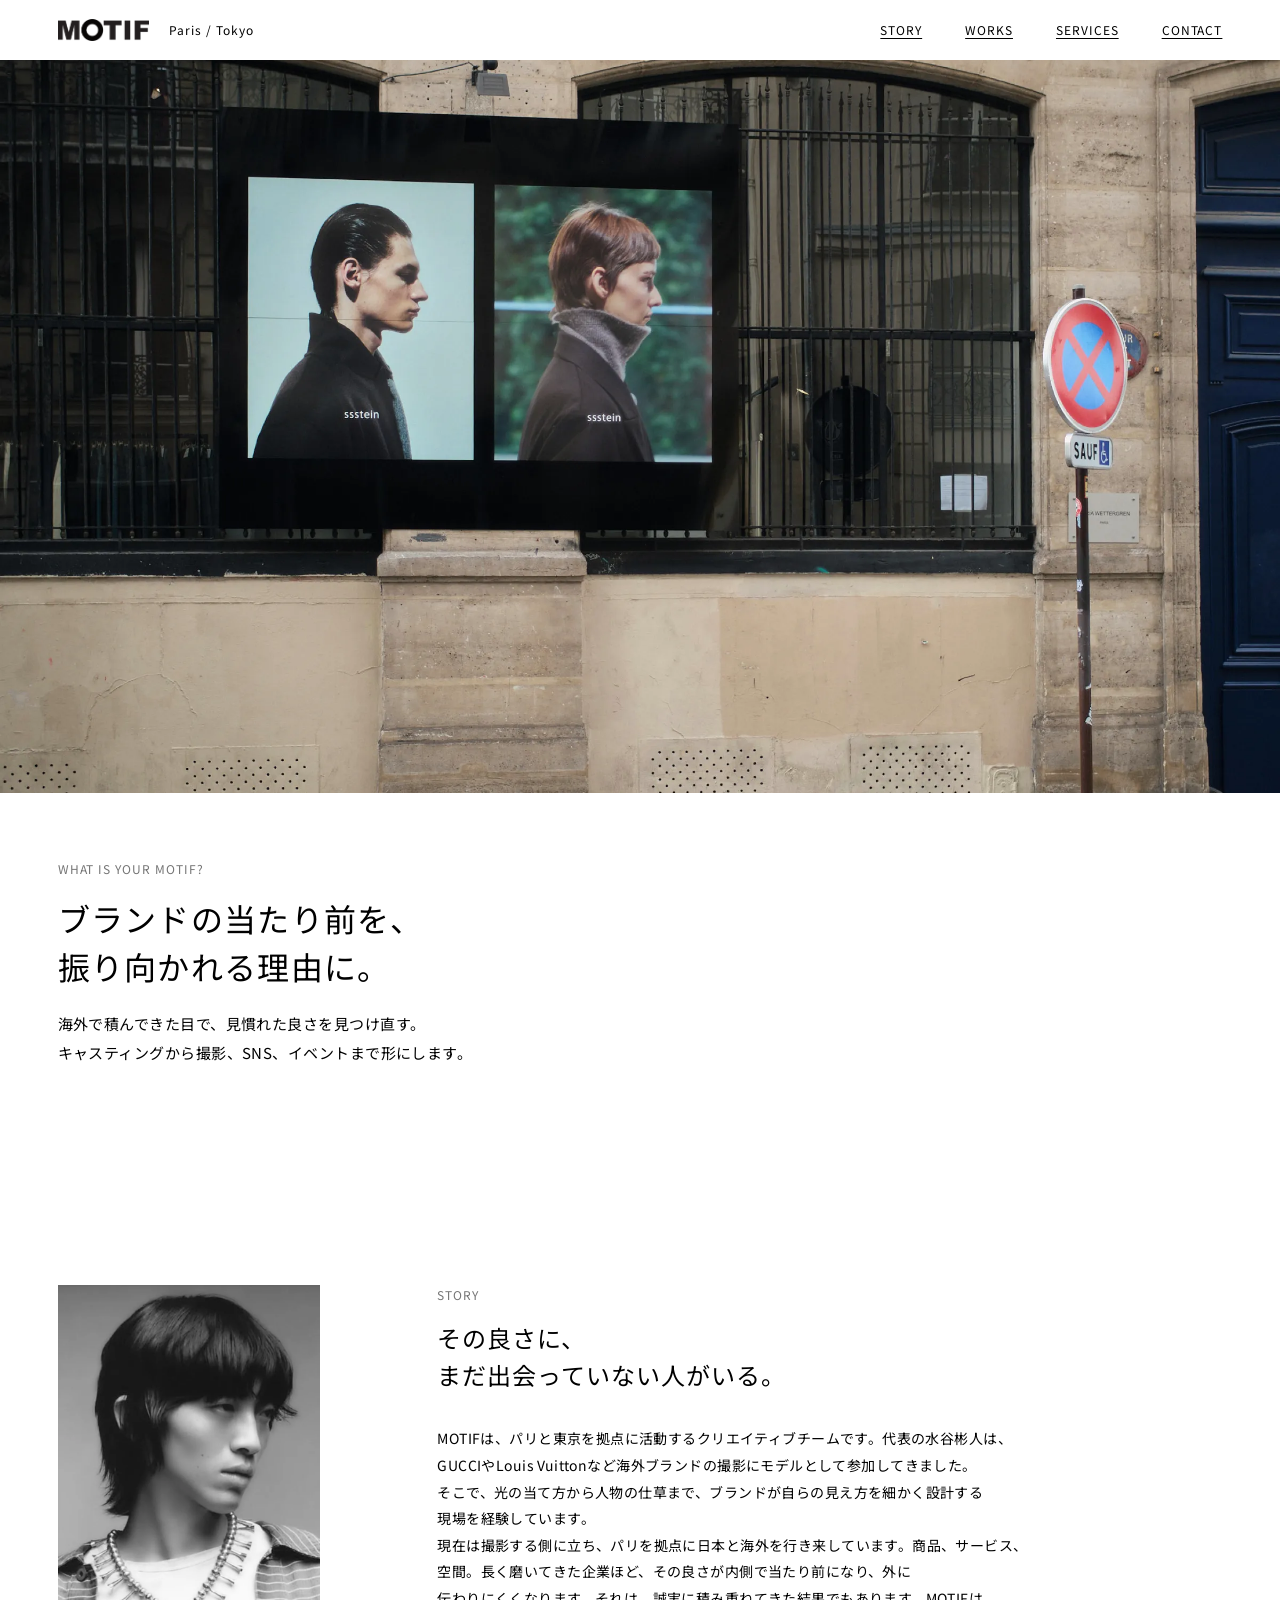
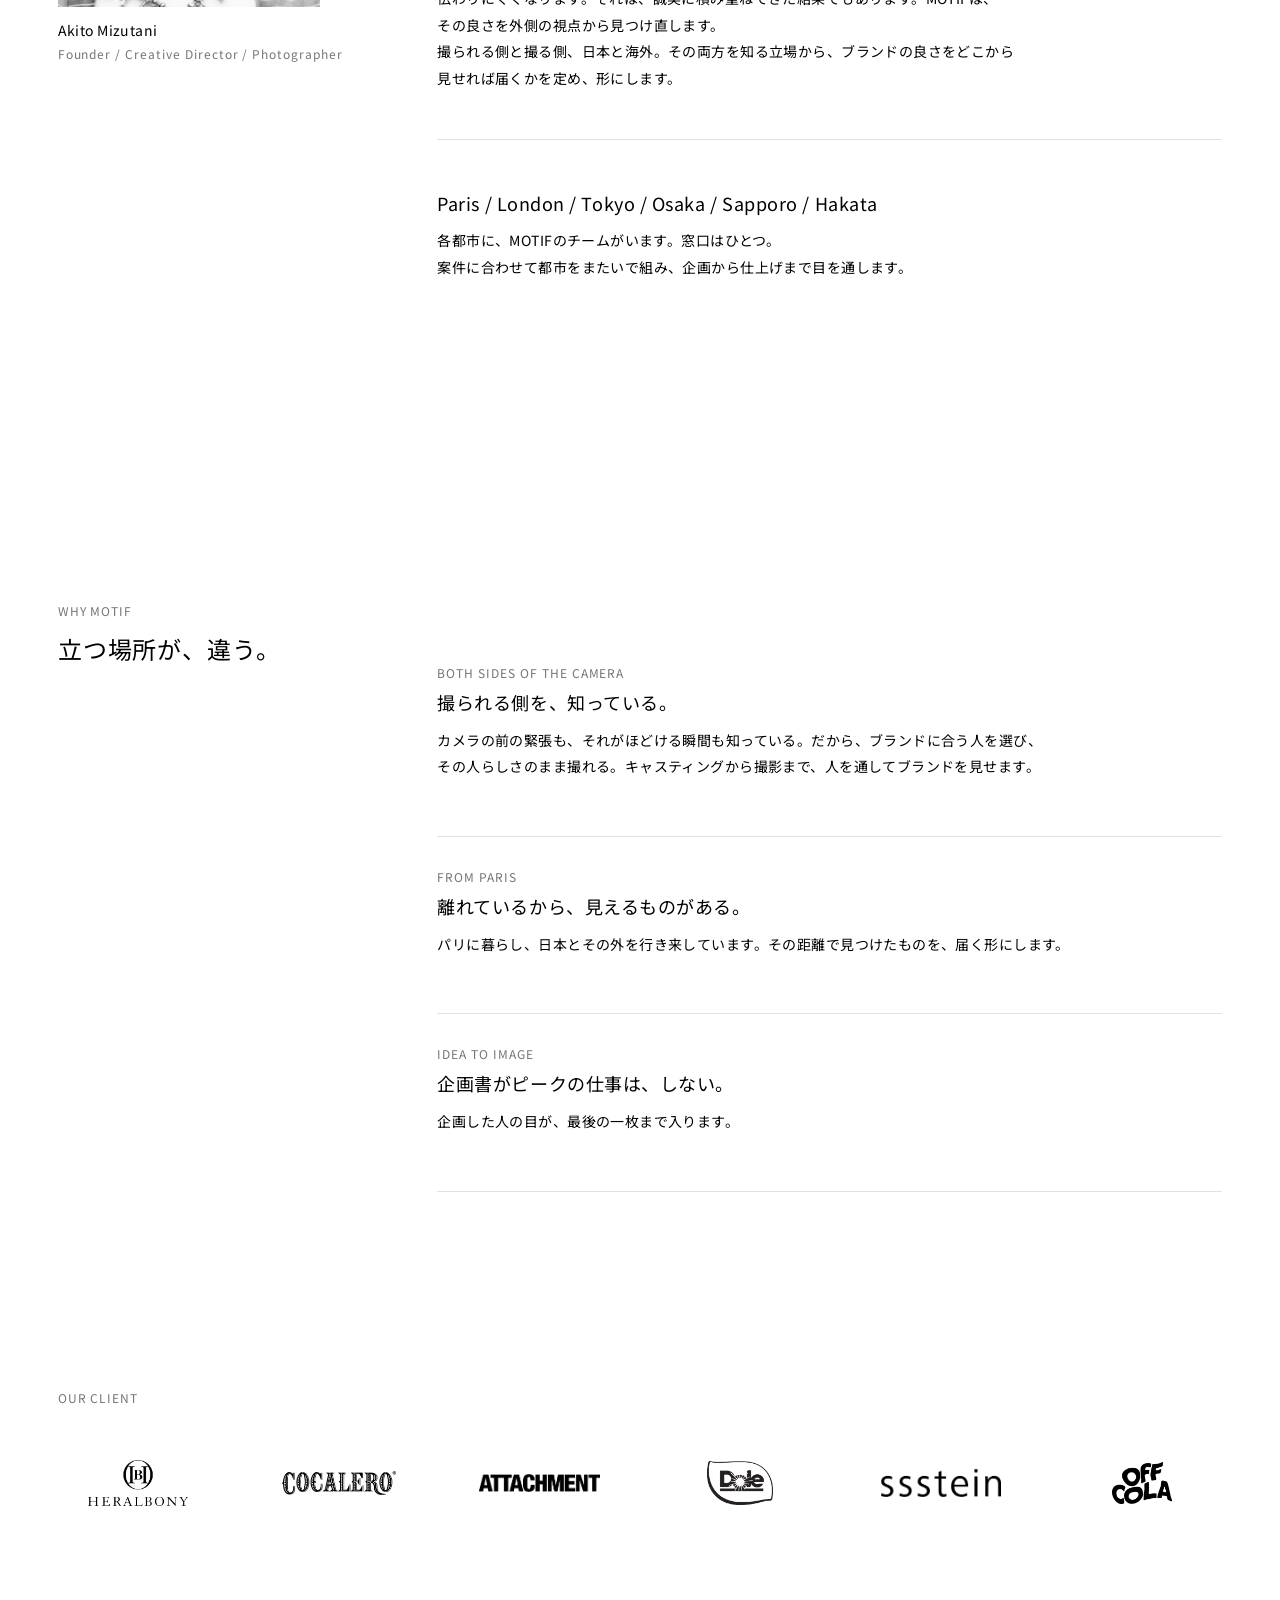
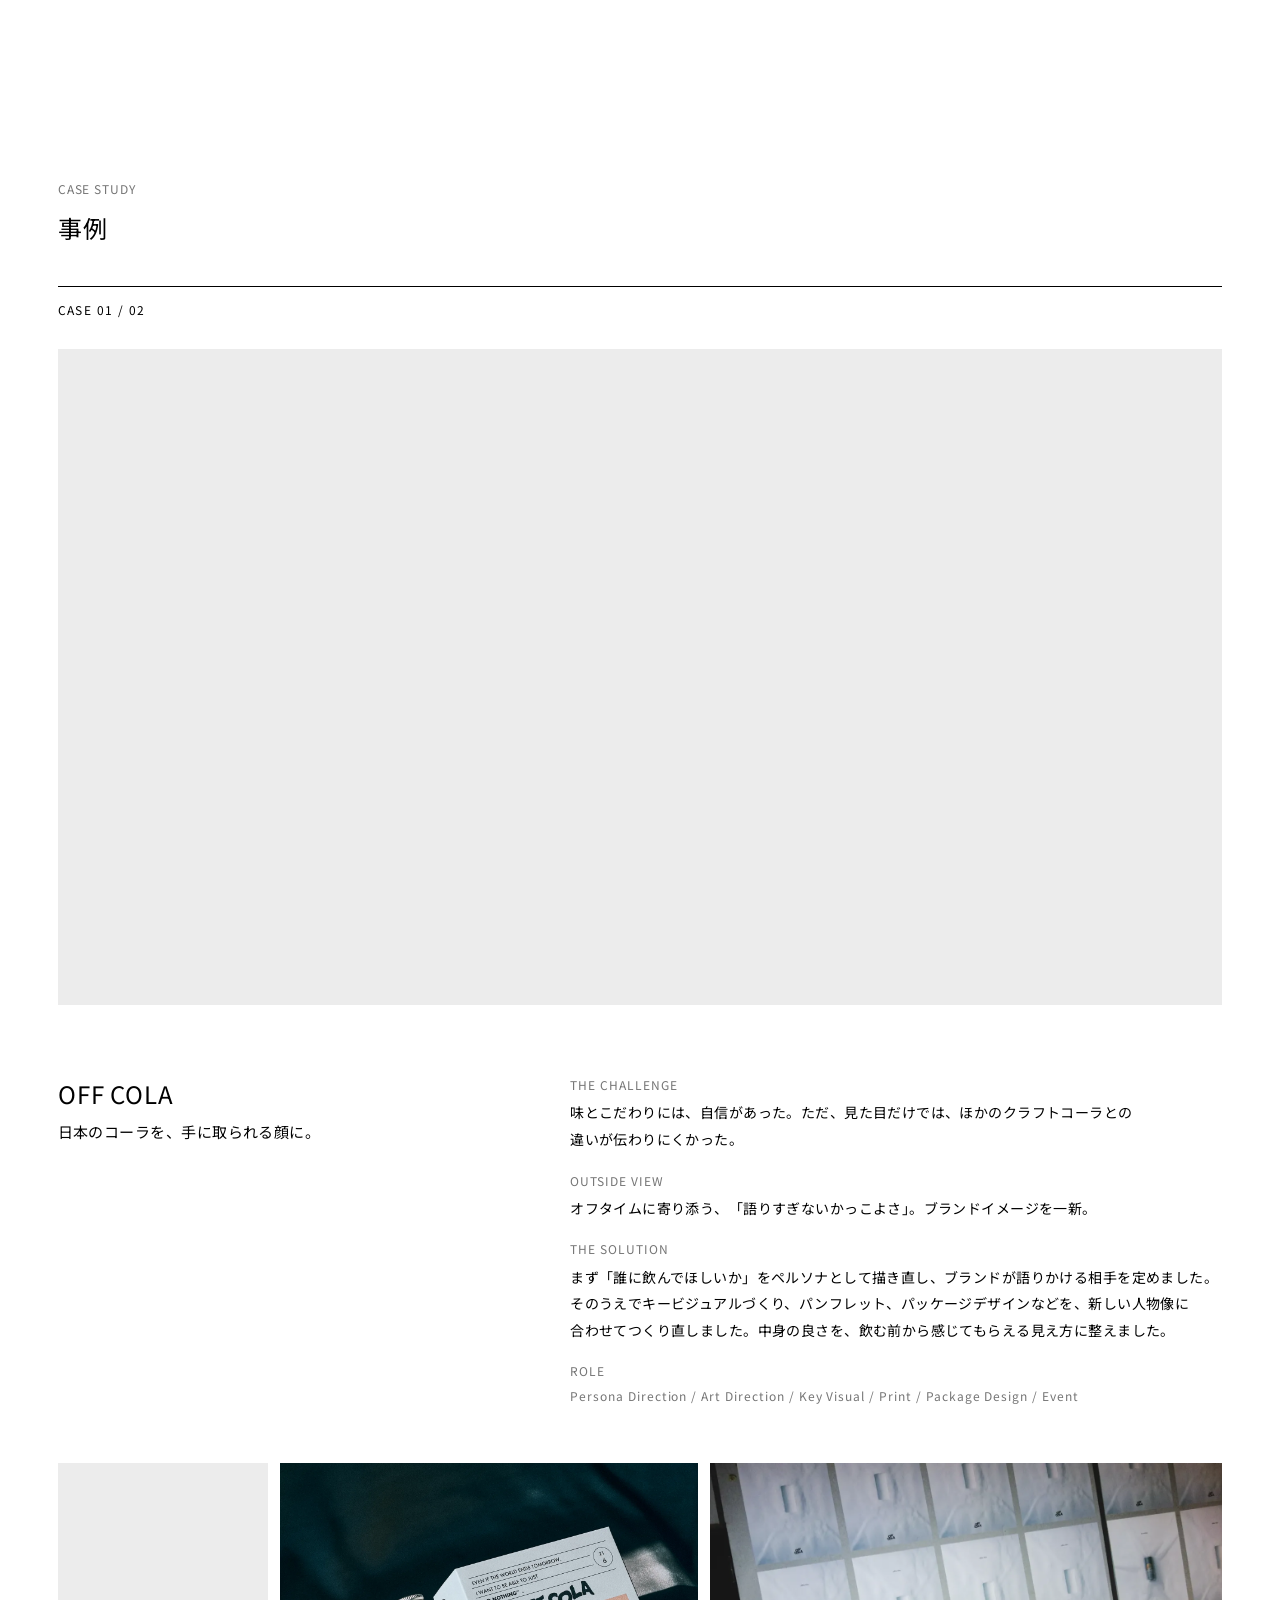
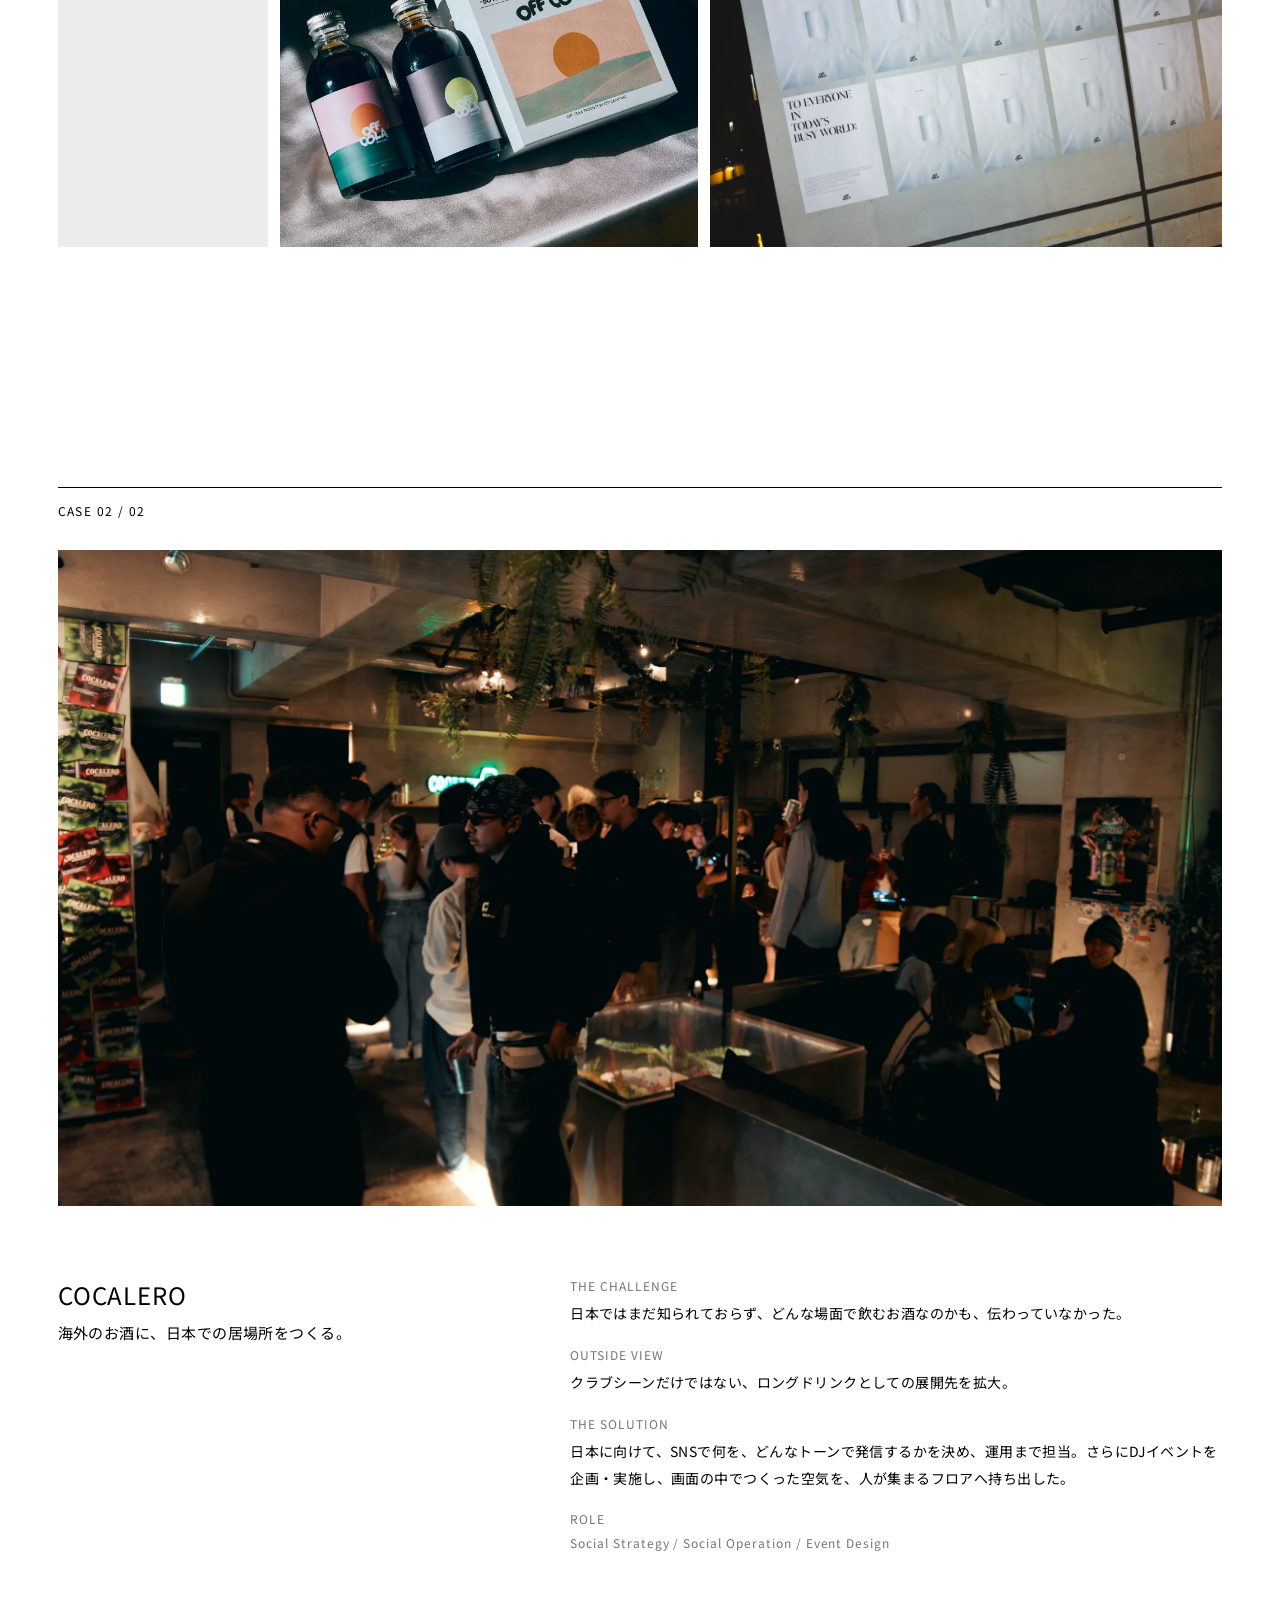
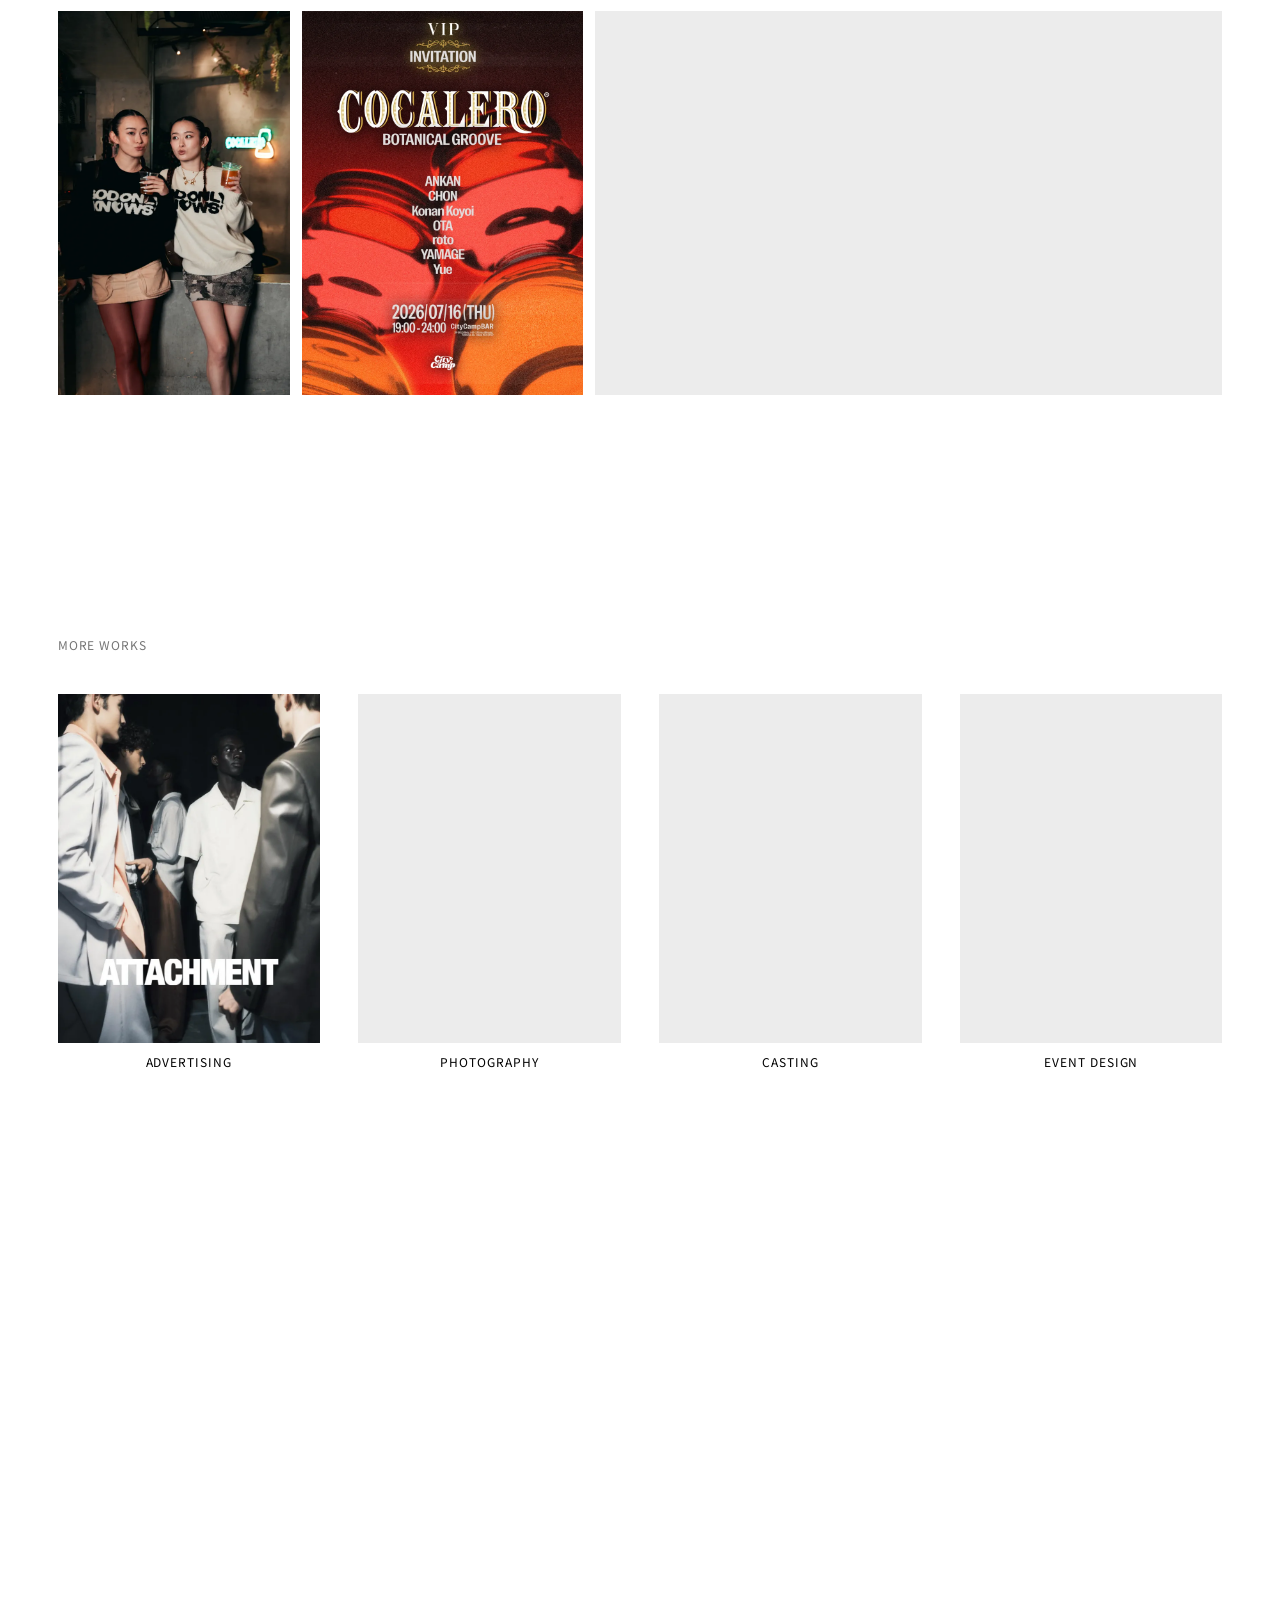
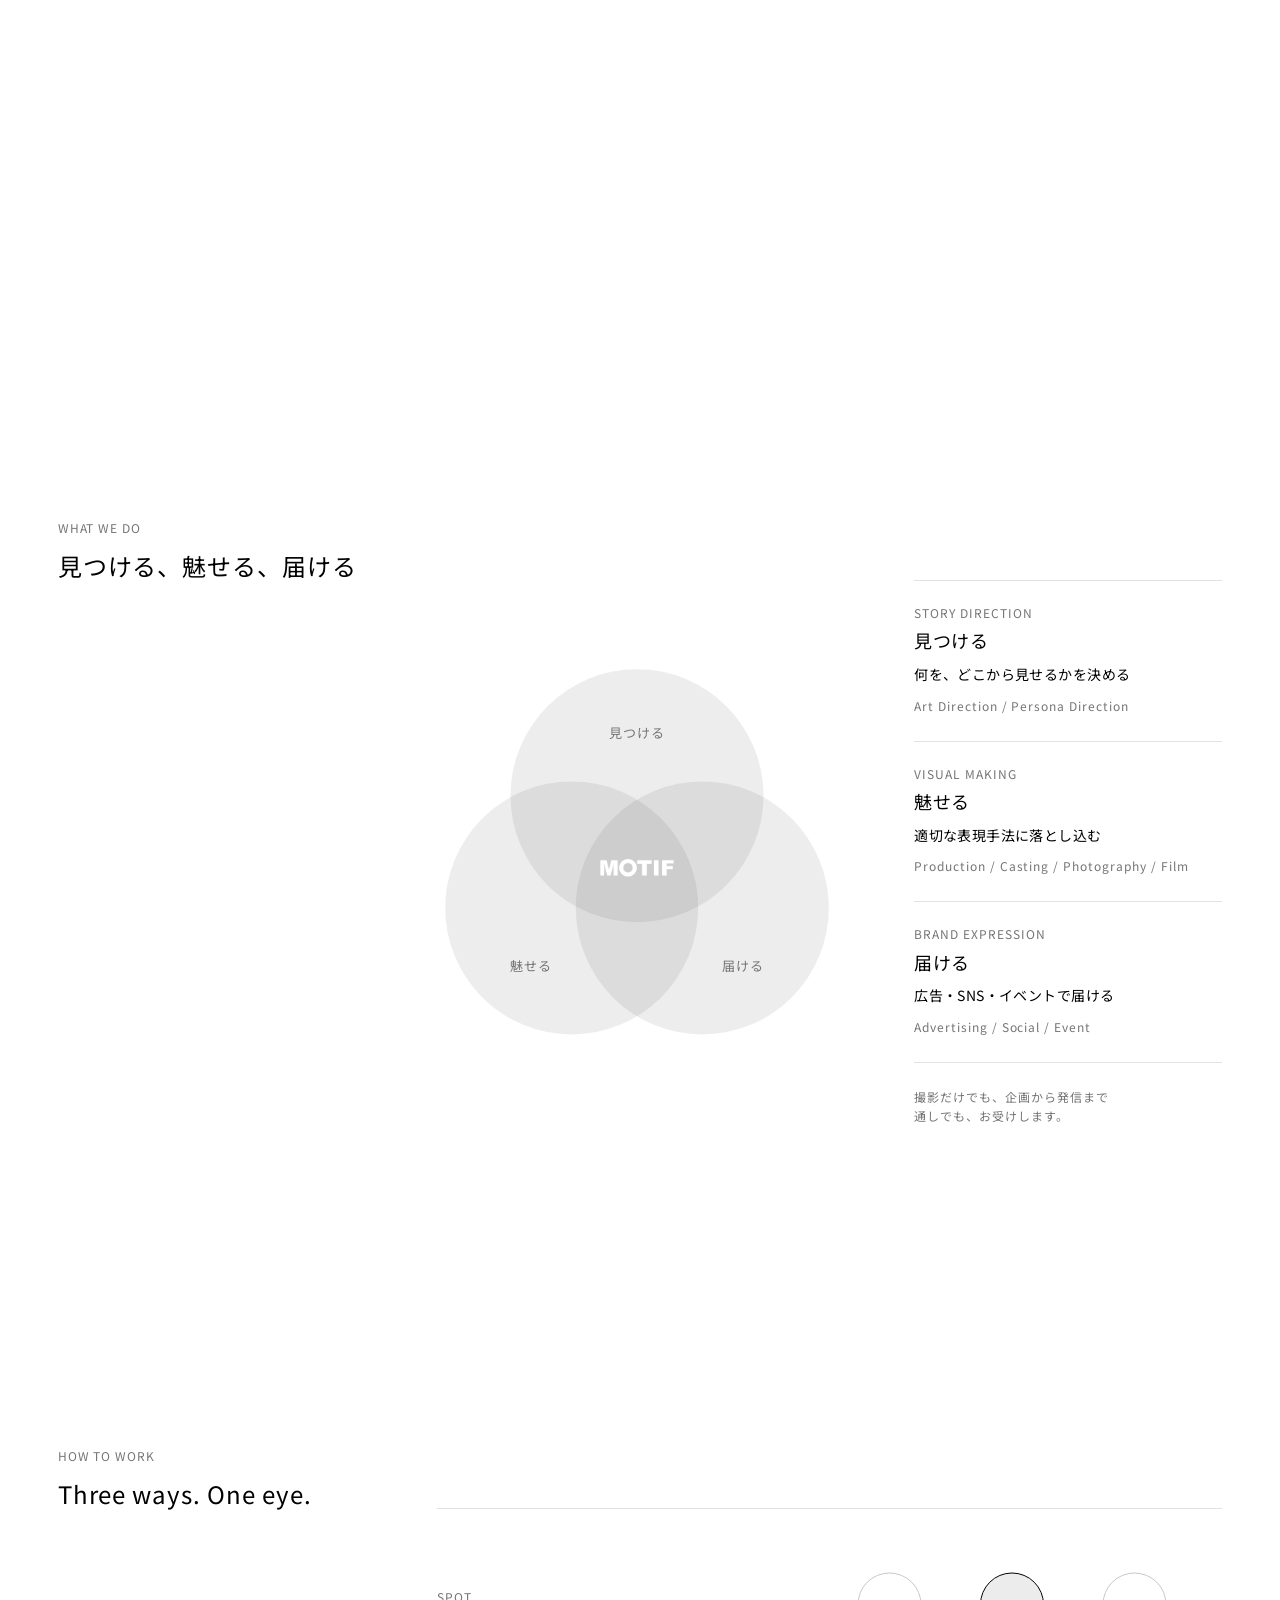
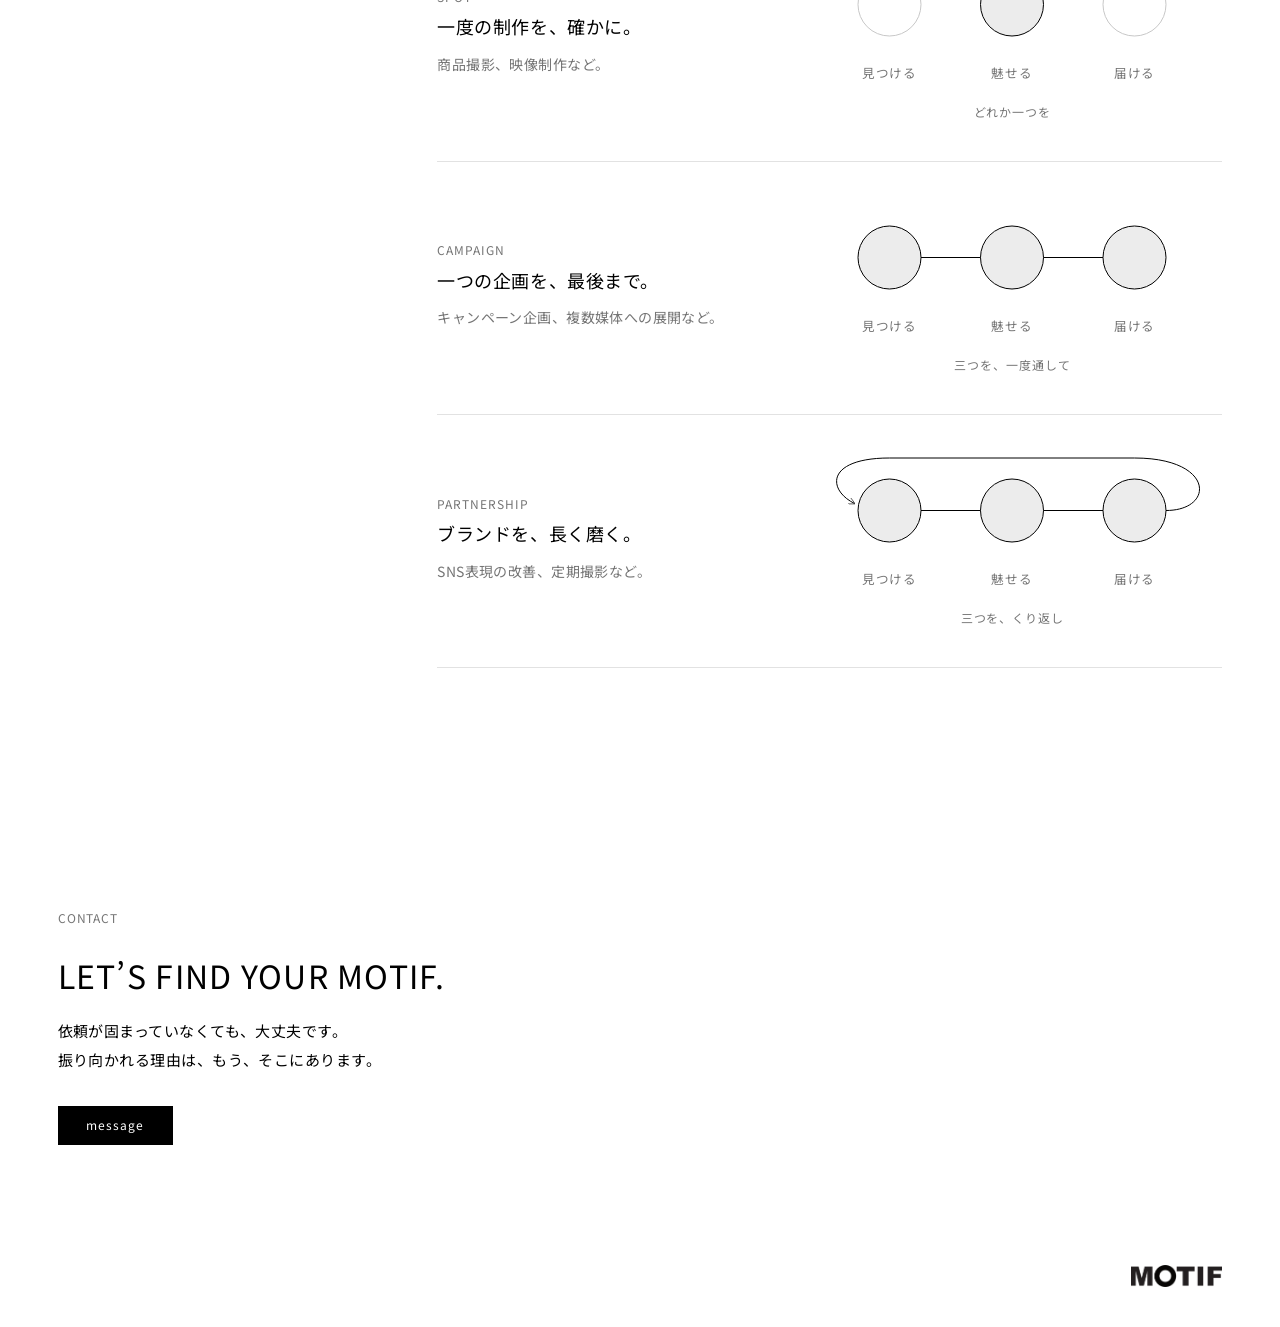
==== index.html @ 0bcf21be "WHAT WE DOの図のロゴを白い画像に(iPhoneのSafariでも白く出るように) Co-Authored-By: Claude Opus 5.5 <noreply@anthropic.com" ====
<!doctype html>
<html lang="ja">
<head>
  <meta charset="utf-8">
  <meta name="viewport" content="width=device-width, initial-scale=1">
  <title>MOTIF｜パリと東京のクリエイティブチーム</title>
  <meta name="description" content="MOTIFは、パリと東京を拠点に活動するクリエイティブチームです。ブランドの当たり前を、振り向かれる理由に。">
  <link rel="canonical" href="https://motif-tokyo.com/">
  <meta property="og:type" content="website">
  <meta property="og:site_name" content="MOTIF">
  <meta property="og:title" content="MOTIF｜パリと東京のクリエイティブチーム">
  <meta property="og:description" content="MOTIFは、パリと東京を拠点に活動するクリエイティブチームです。ブランドの当たり前を、振り向かれる理由に。">
  <meta property="og:url" content="https://motif-tokyo.com/">
  <meta property="og:image" content="https://motif-tokyo.com/assets/img/og.jpg?v=17274eb1">
  <meta property="og:locale" content="ja_JP">
  <meta name="twitter:card" content="summary_large_image">
  <link rel="preconnect" href="https://fonts.googleapis.com">
  <link rel="preconnect" href="https://fonts.gstatic.com" crossorigin>
  <link id="font-link" href="https://fonts.googleapis.com/css2?family=Noto+Sans+JP:wght@400;700&display=swap" rel="stylesheet">
  <link rel="stylesheet" href="assets/css/style.css?v=dade7c8d">
  <script>document.documentElement.classList.add("js");try{if(!sessionStorage.getItem("motif-intro"))document.documentElement.classList.add("intro-on")}catch(e){}</script>
  <script type="application/ld+json">{"@context": "https://schema.org", "@type": "Organization", "name": "MOTIF", "url": "https://motif-tokyo.com/", "logo": "https://motif-tokyo.com/assets/img/logo-motif.png?v=5520a973", "email": "contact@motif-tokyo.com", "description": "パリと東京を拠点に活動するクリエイティブチーム。ビジュアル制作・SNS運用・イベント企画。", "areaServed": ["JP", "FR"]}</script>
</head>
<body>

<div class="opening" aria-hidden="true"><svg class="opening-lens" viewBox="52 22 196 188"><circle cx="150" cy="88" r="62"/><circle cx="118" cy="143" r="62"/><circle cx="182" cy="143" r="62"/></svg><img class="intro-logo" src="assets/img/logo-motif.png?v=5520a973" alt="" width="401" height="96"></div>

<header class="site-header">
  <div class="wrap header-inner">
    <a href="#top" class="logo-block">
      <img class="logo-img" src="assets/img/logo-motif.png?v=5520a973" alt="MOTIF" width="401" height="96">
      <span class="place">Paris / Tokyo</span>
    </a>
    <nav class="nav">
      <a href="#story">STORY</a>
      <a href="#works">WORKS</a>
      <a href="#services">SERVICES</a>
      <a href="contact.html">CONTACT</a>
    </nav>
    <button class="menu-btn" type="button" aria-expanded="false" aria-controls="site-menu" aria-label="メニューを開く"><span></span><span></span></button>
  </div>
</header>

<div class="menu" id="site-menu" hidden>
  <nav class="menu-nav">
    <a class="r-h" href="#story">STORY</a>
    <a class="r-h" href="#works">WORKS</a>
    <a class="r-h" href="#services">SERVICES</a>
    <a class="r-h" href="contact.html">CONTACT</a>
  </nav>
</div>

<main id="top">

  <!-- HERO -->
  <section class="hero">
    <div class="ph hero-img"><img src="assets/img/hero.webp?v=d4765a32" alt="MOTIF" fetchpriority="high" decoding="async"></div>
    <div class="wrap hero-text">
      <p class="r-note">WHAT IS YOUR MOTIF?</p>
      <h1 class="r-display">ブランドの<wbr>当たり前を、<br>振り向かれる<wbr>理由に。</h1>
      <p class="r-lead lead">海外で<wbr>積んできた<wbr>目で、<br class="sp">見慣れた<wbr>良さを<wbr>見つけ直す。<br>キャスティングから<wbr>撮影、<wbr>SNS、<br class="sp">イベントまで<wbr>形にします。</p>
    </div>
  </section>

  <!-- STORY -->
  <section id="story" class="wrap two-col story">
    <div class="col-left">
      <div class="ph portrait"><img src="assets/img/story-portrait.webp?v=66215ec5" alt="水谷彬人" loading="lazy" decoding="async"></div>
      <p class="r-body name">Akito Mizutani</p>
      <p class="r-note">Founder / Creative Director / Photographer</p>
    </div>
    <div class="col-right">
      <div class="block">
        <p class="r-note label">STORY</p>
        <h2 class="r-h">その良さに、<br>まだ<wbr>出会っていない<wbr>人がいる。</h2>
        <div class="r-body body">
          <p>MOTIFは、<wbr>パリと<wbr>東京を<wbr>拠点に<wbr>活動する<wbr>クリエイティブチームです。<wbr>代表の<wbr>水谷彬人は、<wbr>GUCCIや<wbr>Louis Vuittonなど海外ブランドの<wbr>撮影に<wbr>モデルとして<wbr>参加してきました。<wbr>そこで、<wbr>光の<wbr>当て<wbr>方から<wbr>人物の<wbr>仕草まで、<wbr>ブランドが<wbr>自らの<wbr>見え方を<wbr>細かく<wbr>設計する<wbr>現場を<wbr>経験しています。</p>
          <p>現在は<wbr>撮影する<wbr>側に<wbr>立ち、<wbr>パリを<wbr>拠点に<wbr>日本と<wbr>海外を<wbr>行き来しています。<wbr>商品、<wbr>サービス、<wbr>空間。<wbr>長く<wbr>磨いてきた<wbr>企業ほど、<wbr>その良さが<wbr>内側で<wbr>当たり前になり、<wbr>外に<wbr>伝わりにくくなります。<wbr>それは、<wbr>誠実に<wbr>積み重ねてきた<wbr>結果でもあります。<wbr>MOTIFは、<wbr>その良さを<wbr>外側の<wbr>視点から<wbr>見つけ直します。</p>
          <p>撮られる<wbr>側と<wbr>撮る<wbr>側、<wbr>日本と<wbr>海外。<wbr>その両方を<wbr>知る<wbr>立場から、<wbr>ブランドの<wbr>良さをどこから<wbr>見せれば<wbr>届くかを<wbr>定め、<wbr>形にします。</p>
        </div>
      </div>
      <div class="block">
        <p class="r-note label">OUR NETWORK</p>
        <p class="r-sub cities">Paris / London / Tokyo / Osaka / Sapporo / Hakata</p>
        <p class="r-body">各都市に、<wbr>MOTIFの<wbr>チームがいます。<wbr>窓口はひとつ。<br>案件に<wbr>合わせて<wbr>都市をまたいで<wbr>組み、<wbr>企画から<wbr>仕上げまで<wbr>目を<wbr>通します。</p>
      </div>
    </div>
  </section>

  <!-- WHY -->
  <section class="wrap two-col list-section">
    <div class="col-left">
      <p class="r-note">WHY MOTIF</p>
      <h2 class="r-h">立つ場所が、<wbr>違う。</h2>
    </div>
    <div class="col-right">
      <div class="item">
        <p class="r-note">BOTH SIDES OF THE CAMERA</p>
        <h3 class="r-sub">撮られる<wbr>側を、<wbr>知っている。</h3>
        <p class="r-body">カメラの<wbr>前の<wbr>緊張も、<wbr>それがほどける<wbr>瞬間も<wbr>知っている。<wbr>だから、<wbr>ブランドに<wbr>合う<wbr>人を<wbr>選び、<wbr>その人らしさのまま撮れる。<wbr>キャスティングから<wbr>撮影まで、<wbr>人を<wbr>通して<wbr>ブランドを<wbr>見せます。</p>
      </div>
      <div class="item">
        <p class="r-note">FROM PARIS</p>
        <h3 class="r-sub">離れているから、<wbr>見えるものがある。</h3>
        <p class="r-body">パリに<wbr>暮らし、<wbr>日本とその外を<wbr>行き来しています。<wbr>その距離で<wbr>見つけたものを、<wbr>届く<wbr>形にします。</p>
      </div>
      <div class="item">
        <p class="r-note">IDEA TO IMAGE</p>
        <h3 class="r-sub">企画書が<wbr>ピークの<wbr>仕事は、<wbr>しない。</h3>
        <p class="r-body">企画した<wbr>人の<wbr>目が、<wbr>最後の<wbr>一枚まで<wbr>入ります。</p>
      </div>
    </div>
  </section>

  <!-- CLIENT -->
  <section class="wrap clients">
    <p class="r-note">OUR CLIENT</p>
    <div class="logo-row">
      <div class="logo-item"><img style="--h:46px" src="assets/img/client-heralbony.webp?v=89b2622a" alt="HERALBONY" loading="lazy" decoding="async"></div>
      <div class="logo-item"><img style="--h:24px" src="assets/img/client-cocalero.webp?v=738e84ab" alt="COCALERO" loading="lazy" decoding="async"></div>
      <div class="logo-item"><img style="--h:18px" src="assets/img/client-attachment.webp?v=2ea99171" alt="ATTACHMENT" loading="lazy" decoding="async"></div>
      <div class="logo-item"><img style="--h:44px" src="assets/img/client-dole.webp?v=d5fe49c0" alt="Dole" loading="lazy" decoding="async"></div>
      <div class="logo-item"><img style="--h:28px" src="assets/img/client-ssstein.webp?v=b2cdcc18" alt="ssstein" loading="lazy" decoding="async"></div>
      <div class="logo-item"><img style="--h:42px" src="assets/img/client-offcola.webp?v=987de594" alt="OFF COLA" loading="lazy" decoding="async"></div>
    </div>
  </section>

  <!-- CASE STUDY -->
  <section id="works" class="cases">
    <div class="wrap">
      <p class="r-note">CASE STUDY</p>
      <h2 class="r-h">事例</h2>
    </div>

    <article class="case">
      <div class="wrap case-index"><span class="r-note">CASE 01 / 02</span></div>
      <div class="wrap"><div class="ph case-main"><video src="assets/video/offcola-main.mp4?v=921f5041" autoplay muted loop playsinline preload="metadata"></video></div></div>
      <div class="wrap case-text">
        <div class="case-head">
          <p class="r-h">OFF COLA</p>
          <p class="r-lead">日本の<wbr>コーラを、<wbr>手に<wbr>取られる<wbr>顔に。</p>
        </div>
        <dl class="case-dl">
          <dt class="r-note">THE CHALLENGE</dt>
          <dd class="r-body">味とこだわりには、<wbr>自信があった。<wbr>ただ、<wbr>見た<wbr>目だけでは、<wbr>ほかの<wbr>クラフトコーラとの<wbr>違いが<wbr>伝わりにくかった。</dd>
          <dt class="r-note">OUTSIDE VIEW</dt>
          <dd class="r-body">オフタイムに<wbr>寄り添う、<wbr>「語りすぎないかっこよさ」。<wbr>ブランドイメージを<wbr>一新。</dd>
          <dt class="r-note">THE SOLUTION</dt>
          <dd class="r-body">まず<wbr>「誰に<wbr>飲んでほしいか」を<wbr>ペルソナとして<wbr>描き直し、<wbr>ブランドが<wbr>語りかける<wbr>相手を<wbr>定めました。<wbr>そのうえで<wbr>キービジュアルづくり、<wbr>パンフレット、<wbr>パッケージデザインなどを、<wbr>新しい<wbr>人物像に<wbr>合わせてつくり直しました。<wbr>中身の<wbr>良さを、<wbr>飲む前から<wbr>感じてもらえる<wbr>見え方に<wbr>整えました。</dd>
          <dt class="r-note">ROLE</dt>
          <dd class="r-note role">Persona Direction / Art Direction / Key Visual / Print / Package Design / Event</dd>
        </dl>
      </div>
      <div class="wrap case-pair right">
        <div class="ph" style="--ar:200/349"><video src="assets/video/offcola-side.mp4?v=2964e91a" autoplay muted loop playsinline preload="metadata"></video></div>
        <div class="ph" style="--ar:398/349"><img src="assets/img/offcola-1.webp?v=d21f4031" alt="OFF COLA 飲み比べセット" loading="lazy" decoding="async"></div>
        <div class="ph" style="--ar:487/349"><img src="assets/img/offcola-2.webp?v=5370cc6c" alt="OFF COLA" loading="lazy" decoding="async"></div>
      </div>
    </article>

    <article class="case">
      <div class="wrap case-index"><span class="r-note">CASE 02 / 02</span></div>
      <div class="wrap"><div class="ph case-main"><img src="assets/img/cocalero-main.webp?v=8de24fab" alt="COCALERO" loading="lazy" decoding="async"></div></div>
      <div class="wrap case-text">
        <div class="case-head">
          <p class="r-h">COCALERO</p>
          <p class="r-lead">海外のお酒に、<wbr>日本での<wbr>居場所をつくる。</p>
        </div>
        <dl class="case-dl">
          <dt class="r-note">THE CHALLENGE</dt>
          <dd class="r-body">日本ではまだ<wbr>知られておらず、<wbr>どんな場面で<wbr>飲むお酒なのかも、<wbr>伝わっていなかった。</dd>
          <dt class="r-note">OUTSIDE VIEW</dt>
          <dd class="r-body">クラブシーンだけではない、<wbr>ロングドリンクとしての<wbr>展開先を<wbr>拡大。</dd>
          <dt class="r-note">THE SOLUTION</dt>
          <dd class="r-body">日本に<wbr>向けて、<wbr>SNSで<wbr>何を、<wbr>どんなトーンで<wbr>発信するかを<wbr>決め、<wbr>運用まで<wbr>担当。<wbr>さらに<wbr>DJイベントを<wbr>企画・実施し、<wbr>画面の<wbr>中でつくった<wbr>空気を、<wbr>人が<wbr>集まる<wbr>フロアへ<wbr>持ち出した。</dd>
          <dt class="r-note">ROLE</dt>
          <dd class="r-note role">Social Strategy / Social Operation / Event Design</dd>
        </dl>
      </div>
      <div class="wrap case-pair left">
        <div class="ph" style="--ar:213/321"><img src="assets/img/cocalero-1.webp?v=8d9e18ae" alt="COCALERO" loading="lazy" decoding="async"></div>
        <div class="ph" style="--ar:258/321"><img src="assets/img/cocalero-2.webp?v=9bcd0f60" alt="COCALERO VIP" loading="lazy" decoding="async"></div>
        <div class="ph" style="--ar:575/321"><video src="assets/video/cocalero-side.mp4?v=3d18f161" autoplay muted loop playsinline preload="metadata"></video></div>
      </div>
    </article>

  </section>

  <!-- MORE WORKS -->
  <section class="wrap more">
    <p class="r-note">MORE WORKS</p>
    <div class="more-grid">
      <a href="#" class="more-item"><div class="ph"><img src="assets/img/more-advertising.webp?v=2d52095d" alt="ADVERTISING" loading="lazy" decoding="async"></div><span class="r-note">ADVERTISING</span></a>
      <a href="#" class="more-item"><div class="ph"><img src="assets/img/more-photography.webp?v=042b97f7" alt="PHOTOGRAPHY" loading="lazy" decoding="async"></div><span class="r-note">PHOTOGRAPHY</span></a>
      <a href="#" class="more-item"><div class="ph"><img src="assets/img/more-casting.webp?v=5109fc7d" alt="CASTING" loading="lazy" decoding="async"></div><span class="r-note">CASTING</span></a>
      <a href="#" class="more-item"><div class="ph"><img src="assets/img/more-eventdesign.webp?v=8f7c3140" alt="EVENT DESIGN" loading="lazy" decoding="async"></div><span class="r-note">EVENT DESIGN</span></a>
    </div>
  </section>

  <!-- 写真の帯(Wixと同じく MORE WORKS のあと) -->
  <div class="photo-band" role="img" aria-label="MOTIF" style="background-image:url(assets/img/fullbleed.webp?v=56c4dea3); --bg:url(/assets/img/fullbleed.webp?v=56c4dea3)"></div>

  <!-- WHAT WE DO:3つの得意な領域(重なる円) -->
  <section id="services" class="wrap two-col list-section">
    <div class="col-left">
      <p class="r-note">WHAT WE DO</p>
      <h2 class="r-h">見つける、<wbr>魅せる、<wbr>届ける</h2>
    </div>
    <div class="col-right">
      <svg class="venn-mini" viewBox="52 22 196 188" role="img" aria-label="見つける・魅せる・届けるの3つの円が重なり、真ん中にMOTIF"><circle class="c" cx="150" cy="88" r="62"/><circle class="c" cx="118" cy="143" r="62"/><circle class="c" cx="182" cy="143" r="62"/><image class="core-logo" href="assets/img/logo-motif-white.png?v=94e83e88" x="132" y="119" width="36" height="8.6"/><text x="150" y="58">見つける</text><text x="98" y="172">魅せる</text><text x="202" y="172">届ける</text></svg>
      <div class="venn" role="list">
        <div class="venn-circle" role="listitem">
          <p class="r-note">STORY DIRECTION</p>
          <h3 class="r-sub">見つける</h3>
          <p class="r-body">何を、<wbr>どこから<wbr>見せるかを<wbr>決める</p>
          <p class="r-note gray">Art Direction / Persona Direction</p>
        </div>
        <div class="venn-circle" role="listitem">
          <p class="r-note">VISUAL MAKING</p>
          <h3 class="r-sub">魅せる</h3>
          <p class="r-body">適切な表現手法に<wbr>落とし込む</p>
          <p class="r-note gray">Production / Casting / Photography / Film</p>
        </div>
        <div class="venn-circle" role="listitem">
          <p class="r-note">BRAND EXPRESSION</p>
          <h3 class="r-sub">届ける</h3>
          <p class="r-body">広告・SNS・イベントで<wbr>届ける</p>
          <p class="r-note gray">Advertising / Social / Event</p>
        </div>
      </div>
      <p class="r-note diagram-note">撮影だけでも、<wbr>企画から<wbr>発信まで<wbr>通しでも、<wbr>お受けします。</p>
    </div>
  </section>

  <!-- HOW TO WORK:関わり方の長さ(時間の線) -->
  <section class="wrap two-col list-section">
    <div class="col-left">
      <p class="r-note">HOW TO WORK</p>
      <h2 class="r-h">Three ways. One eye.</h2>
    </div>
    <div class="col-right">
      <div class="timeline">
        <div class="tl-row">
          <div class="tl-text">
            <p class="r-note">SPOT</p>
            <h3 class="r-sub">一度の<wbr>制作を、<wbr>確かに。</h3>
            <p class="r-body gray">商品撮影、<wbr>映像制作など。</p>
          </div>
          <figure class="tl-figure"><svg class="flow" viewBox="0 0 240 84" aria-hidden="true"><defs><marker id="ah" viewBox="0 0 8 8" refX="7" refY="4" markerWidth="7" markerHeight="7" orient="auto"><path d="M0,0 L8,4 L0,8" fill="none" stroke="#000"/></marker></defs><circle cx="50" cy="34" r="18"/><circle cx="120" cy="34" r="18" class="on"/><circle cx="190" cy="34" r="18"/><g class="lbl"><text x="50" y="76">見つける</text><text x="120" y="76">魅せる</text><text x="190" y="76">届ける</text></g></svg><figcaption class="r-note">どれか<wbr>一つを</figcaption></figure>
        </div>
        <div class="tl-row">
          <div class="tl-text">
            <p class="r-note">CAMPAIGN</p>
            <h3 class="r-sub">一つの<wbr>企画を、<wbr>最後まで。</h3>
            <p class="r-body gray">キャンペーン企画、<wbr>複数媒体への<wbr>展開など。</p>
          </div>
          <figure class="tl-figure"><svg class="flow" viewBox="0 0 240 84" aria-hidden="true"><defs><marker id="ah" viewBox="0 0 8 8" refX="7" refY="4" markerWidth="7" markerHeight="7" orient="auto"><path d="M0,0 L8,4 L0,8" fill="none" stroke="#000"/></marker></defs><g class="on-all"><circle cx="50" cy="34" r="18"/><circle cx="120" cy="34" r="18"/><circle cx="190" cy="34" r="18"/></g><line x1="68" y1="34" x2="102" y2="34"/><line x1="138" y1="34" x2="172" y2="34"/><g class="lbl"><text x="50" y="76">見つける</text><text x="120" y="76">魅せる</text><text x="190" y="76">届ける</text></g></svg><figcaption class="r-note">三つを、<wbr>一度通して</figcaption></figure>
        </div>
        <div class="tl-row">
          <div class="tl-text">
            <p class="r-note">PARTNERSHIP</p>
            <h3 class="r-sub">ブランドを、<wbr>長く<wbr>磨く。</h3>
            <p class="r-body gray">SNS表現の<wbr>改善、<wbr>定期撮影など。</p>
          </div>
          <figure class="tl-figure"><svg class="flow" viewBox="0 0 240 84" aria-hidden="true"><defs><marker id="ah" viewBox="0 0 8 8" refX="7" refY="4" markerWidth="7" markerHeight="7" orient="auto"><path d="M0,0 L8,4 L0,8" fill="none" stroke="#000"/></marker></defs><g class="on-all"><circle cx="50" cy="34" r="18"/><circle cx="120" cy="34" r="18"/><circle cx="190" cy="34" r="18"/></g><line x1="68" y1="34" x2="102" y2="34"/><line x1="138" y1="34" x2="172" y2="34"/><path d="M208,34 C236,34 236,4 190,4 L50,4 C14,4 14,22 30,30" marker-end="url(#ah)"/><g class="lbl"><text x="50" y="76">見つける</text><text x="120" y="76">魅せる</text><text x="190" y="76">届ける</text></g></svg><figcaption class="r-note">三つを、<wbr>くり返し</figcaption></figure>
        </div>
      </div>
    </div>
  </section>

  <!-- CONTACT -->
  <section id="contact" class="wrap contact">
    <p class="r-note">CONTACT</p>
    <h2 class="r-display">LET’S FIND YOUR MOTIF.</h2>
    <p class="r-lead">依頼が<wbr>固まっていなくても、<wbr>大丈夫です。<br>振り向かれる<wbr>理由は、<wbr>もう、<wbr>そこにあります。</p>
    <a class="btn" href="contact.html">message</a>
  </section>

</main>

<footer class="wrap site-footer">
  <a class="to-top" href="#" aria-label="ページの先頭へ戻る"><img class="logo-img footer-logo" src="assets/img/logo-motif.png?v=5520a973" alt="MOTIF" width="401" height="96" loading="lazy"></a>
</footer>

<script src="assets/js/main.js?v=f94ee6d8"></script>
</body>
</html>
---- assets/css/style.css ----
/* MOTIF — akitomizutani.com/motif のバランスを踏襲。Wixの980px固定をやめ、画面の幅に合わせて広がるようにした(比率は実測のまま) */
:root {
  --ink: #000;
  --gray: #757575;
  --line: #e2e2e2;
  --ph: #ececec;
  --font: "Noto Sans JP", "Hiragino Sans", "Hiragino Kaku Gothic ProN", sans-serif;
  --max: 1320px;                       /* 大きいモニターでの最大幅 */
  --gutter: clamp(20px, 4.5vw, 72px);   /* 左右の余白 */
  --right: 32.6%;                      /* 右の列の開始位置(Wix実測 319/980) */
}

* { box-sizing: border-box; margin: 0; padding: 0; }
html { scroll-behavior: smooth; -webkit-text-size-adjust: 100%; }
body { background: #fff; color: var(--ink); font-family: var(--font); line-height: 1.4; }
/* 日本語を文節で折り返し、1文字だけの行を作らない */
/* 日本語は文節の切れ目(tools/wbr.py が入れる <wbr>)でだけ改行する。
   keep-all は Safari でも効く(auto-phrase は Chrome だけなので使わない)。はみ出しそうなときだけ途中で折る */
h1, h2, h3, p, dd, figcaption, label { word-break: keep-all; overflow-wrap: anywhere; line-break: strict; text-wrap: pretty; }
a { color: inherit; text-decoration: none; }
img, video { display: block; width: 100%; }

/* 文字の役割(company/20261102_MOTIFサイト構成案.md「3. 文字」2026-11-07 のルール)
   1書体・太さは標準と太字の2つ。どの見出しも同じ役割なら同じ大きさ。 */
.r-display { font-size: 32px; line-height: 1.5; font-weight: 400; letter-spacing: .04em; } /* 大見出し:HERO・CONTACT */
.r-h       { font-size: 24px; line-height: 1.55; font-weight: 400; letter-spacing: .04em; } /* 見出し:各セクション・事例のブランド名 */
.r-sub     { font-size: 18px; line-height: 1.6; font-weight: 400; letter-spacing: .03em; } /* 小見出し:各項目・都市名 */
.r-lead    { font-size: 15px; line-height: 1.9; font-weight: 400; letter-spacing: .03em; } /* リード:HEROの説明・事例の一行 */
.r-body    { font-size: 14px; line-height: 1.9; font-weight: 400; letter-spacing: .03em; } /* 本文 */
.r-note    { font-size: 12px; line-height: 1.6; font-weight: 400; letter-spacing: .08em; color: var(--gray); } /* 補足:ラベル・ROLE(グレー) */
.gray { color: var(--gray); }
@media (max-width: 760px) {
  .r-display { font-size: 26px; }
  .r-h { font-size: 20px; }
  .r-sub { font-size: 16px; }
}

.wrap { width: min(var(--max), calc(100% - var(--gutter) * 2)); margin: 0 auto; }

/* 仮の写真枠 */
.ph { position: relative; background: var(--ph); width: 100%; }
/* 写真・動画は枠いっぱいに、はみ出す分は切り落とす */
.ph > img, .ph > video { position: absolute; inset: 0; width: 100%; height: 100%; object-fit: cover; }
.ph:has(> img)::after, .ph:has(> video)::after { content: none; }
.ph::after {
  content: attr(data-label); position: absolute; left: 10px; bottom: 8px;
  font-size: 10px; color: #aaa; letter-spacing: .05em;
}

/* ---------- header ---------- */
.site-header { position: sticky; top: 0; z-index: 10; background: #fff; }
.header-inner { display: flex; align-items: center; justify-content: space-between; height: 60px; }
.logo-block { display: flex; align-items: center; gap: 18px; }
.logo { font-size: 22px; font-weight: 700; letter-spacing: .02em; }
/* ロゴ:Wixで表示されていた文字部分の大きさ(幅約94px・高さ約20px)に合わせる */
.logo-img { display: block; height: 22px; width: auto; }
.logo-block { gap: 20px; }
.footer-logo { height: 22px; }
.place { font-size: 12px; letter-spacing: .08em; }
.nav { display: flex; gap: 43px; font-size: 12px; letter-spacing: .08em; }
.nav a { text-decoration: underline; text-underline-offset: 3px; }

/* ---------- hero ---------- */
.hero-img { width: 100%; height: auto; aspect-ratio: 1107 / 634; max-height: 82vh; }
.hero-text { padding-top: 66px; }
.hero-text .r-note { margin-bottom: 16px; }
.hero-text .lead { margin-top: 20px; }

/* ---------- 2列(左に見出し・写真、右に本文) ---------- */
.two-col { display: grid; grid-template-columns: var(--right) 1fr; }
.story { padding-top: clamp(100px, 17vw, 220px); }
.portrait { width: 69%; max-width: 300px; aspect-ratio: 221 / 272; }
.story .name { margin-top: 10px; }
.block + .block { margin-top: 48px; padding-top: 14px; border-top: 1px solid var(--line); }
.label { margin-bottom: 15px; }
.block h2 { margin-bottom: 32px; }
.body { max-width: 44em; }

.list-section { padding-top: clamp(140px, 27vw, 320px); }
.list-section .col-left .r-h { margin-top: 10px; }
.list-section .col-right { padding-top: 62px; }
.item { padding-bottom: 56px; margin-bottom: 30px; border-bottom: 1px solid var(--line); }
.item .r-sub { margin: 6px 0 10px; }
.item .r-body { max-width: 657px; }
.cities { margin-bottom: 10px; }

/* ---------- WHAT WE DO ----------
   主役は図:上に見つける、下に魅せる・届けるの3つの円がすべて重なる。
   中身の説明は図の下に文章で(スマホ版の形をPCにも)。PCは3列、スマホは縦に並べる */
.venn-mini { display: block; width: 100%; max-width: 460px; height: auto; margin-bottom: 48px; overflow: visible; }
/* 線は引かない。円は薄いグレーの面だけで、重なるほど少しずつ暗くなる(2つ=やや暗い、3つ=もう一段)。
   真ん中のMOTIFは白で控えめに抜く */
.venn-mini .c { fill: rgba(0,0,0,.07); stroke: none; }
/* 白いロゴは画像そのものを白で用意(iPhoneのSafariは図の中の画像に色反転の指定が効かないため) */
.venn-mini text { font-family: var(--font); font-size: 6.4px; text-anchor: middle; dominant-baseline: middle; fill: var(--gray); letter-spacing: .06em; }   /* 言葉は円の中、重ならない部分に小さく */
.venn { display: grid; grid-template-columns: 1fr; }
.venn-circle { border-top: 1px solid var(--line); padding: 22px 0 26px; }
.venn-circle:last-child { border-bottom: 1px solid var(--line); }
/* PC:図(主役)を左に大きく、その説明を右に縦に並べる。図と説明が横に向き合う「図+凡例」の組み方 */
@media (min-width: 1001px) {
  #services .col-right { display: grid; grid-template-columns: minmax(280px, 400px) 1fr; column-gap: clamp(48px, 6vw, 96px); align-items: center; }
  #services .venn-mini { grid-row: 1 / span 2; max-width: 400px; margin-bottom: 0; }
  #services .venn { grid-column: 2; }
  #services .diagram-note { grid-column: 2; margin-top: 24px; }
}
.venn-circle .r-sub { margin: 4px 0 8px; }
.venn-circle .r-body { line-height: 1.7; }
.venn-circle .r-note.gray { margin-top: 10px; line-height: 1.5; }
@media (max-width: 1000px) {
  .venn-circle .r-sub { margin: 4px 0 6px; }
}
@media (max-width: 760px) { .venn-mini { max-width: 100%; margin-bottom: 40px; } .venn-mini text { font-size: 6.8px; } }

.diagram-note { margin-top: 40px; }

/* ---------- HOW TO WORK:3つの領域のどこまでを、どのくらい続けて頼むか ---------- */
.tl-row { display: grid; grid-template-columns: 1fr minmax(320px, 420px); gap: 64px; align-items: center;
  padding: 36px 0 40px; border-bottom: 1px solid var(--line); }
.tl-row:first-child { border-top: 1px solid var(--line); }
.tl-text .r-sub { margin: 6px 0 10px; }
.tl-figure { margin: 0; display: flex; flex-direction: column; align-items: center; gap: 10px; }
.tl-figure figcaption { text-align: center; }
.flow { width: 100%; max-width: 420px; height: auto; color: var(--ink); overflow: visible; }
/* 図を拡大しても、線は細いまま・文字は本文の注釈と同じくらいの大きさに保つ */
.flow circle, .flow line, .flow path { vector-effect: non-scaling-stroke; }
.flow circle { fill: #fff; stroke: #c8c8c8; stroke-width: 1; }               /* 頼まない領域:薄い線 */
.flow circle.on, .flow .on-all circle { fill: #ececec; stroke: var(--ink); } /* 頼む領域:薄いグレーの面+黒い線 */
.flow line, .flow path { stroke: currentColor; stroke-width: 1; fill: none; }
.flow .lbl text { font-family: var(--font); font-size: 10px; letter-spacing: .06em; text-anchor: middle; fill: var(--gray); }

/* ---------- clients ---------- */
.clients { padding-top: clamp(96px, 13vw, 168px); }   /* WHY MOTIFとの間:詰めた(社長の指示 11/19) */
.logo-row { display: grid; grid-template-columns: repeat(6, 1fr); gap: 40px; align-items: center; margin-top: 40px; }
.logo-item { height: 72px; display: flex; align-items: center; justify-content: center; }
.logo-item img { height: var(--h, 32px); width: auto; max-width: 90%; object-fit: contain; }  /* 黒い部分の見た目の大きさで揃えた高さ(--h) */

/* ---------- cases ---------- */
.cases { padding-top: clamp(140px, 22vw, 260px); }
.cases > .wrap .r-h { margin-top: 10px; }
.case { margin-top: 40px; }
.case-main { aspect-ratio: 1104 / 622; margin-top: 30px; }
.case-text { display: grid; grid-template-columns: 44% 1fr; padding-top: 70px; }
.case-head .r-lead { margin-top: 6px; }
.case-dl dt { margin-top: 18px; }
.case-dl dt:first-child { margin-top: 0; }
.case-dl dd { margin-top: 5px; max-width: 660px; }
.case-pair { display: grid; gap: 12px; padding-top: 58px; }
/* Wixの配置(実測):右寄せは左に209/980の空き、左寄せは右に497/980の空き。空きも列として持たせ、比率を保つ */
.case-pair.right { grid-template-columns: 200fr 398fr 487fr; }   /* 動画・写真・写真(Wixと同じ並び) */
.case-pair.left { grid-template-columns: 213fr 258fr 575fr; }    /* 写真・写真・動画 */
.case-pair > .ph { aspect-ratio: auto !important; height: clamp(220px, 30vw, 420px); }
.case + .case { margin-top: clamp(120px, 20vw, 240px); }
/* 写真の帯:背景に写真を敷くだけ。スクロールすると写真がゆっくり動く(PC) */
.photo-band { height: clamp(260px, 38vw, 520px); margin-top: clamp(140px, 19vw, 240px);
  background-size: cover; background-position: center; background-attachment: fixed; }
/* スマホ・タブレットは background-attachment: fixed が効かないので、
   帯の中に「画面に固定した写真」を置き、帯の形で切り抜いて同じ見え方にする */
@media (hover: none), (max-width: 1024px) {
  .photo-band { position: relative; background-image: none !important; clip-path: inset(0); }
  /* 高さは「アドレスバーが隠れたときの画面の高さ」(lvh)で固定する。
     inset:0 だとスクロールでアドレスバーが出入りするたびに高さが変わり、写真がカクカク拡大縮小するため */
  .photo-band::before { content: ""; position: fixed; top: 0; left: 0; right: 0; height: 100vh; height: 100lvh;
    z-index: -1; background-image: var(--bg); will-change: transform;
    background-size: cover; background-position: center; pointer-events: none; }
}

/* ---------- more works ---------- */
.more { padding-top: clamp(140px, 19vw, 240px); }
.more-grid { display: grid; grid-template-columns: repeat(4, 1fr); gap: clamp(16px, 3vw, 40px); margin-top: 40px; }
.more-item .ph { aspect-ratio: 247 / 329; }
.more-item span { display: block; text-align: center; margin-top: 9px; color: var(--ink); }

/* ---------- contact ---------- */
.contact { padding-top: clamp(140px, 19vw, 240px); padding-bottom: 120px; }
.contact .r-display { margin-top: 24px; }
.contact .r-lead { margin-top: 18px; }
.btn { display: inline-flex; align-items: center; justify-content: center; width: 115px; height: 39px; margin-top: 32px;
  background: #000; color: #fff; font-size: 12px; letter-spacing: .08em; }

.site-footer { display: flex; justify-content: flex-end; padding-bottom: 40px; }
.site-footer .logo { font-size: 20px; }

/* ---------- contact page ---------- */
.contact-page { padding-top: clamp(96px, 12vw, 168px); padding-bottom: clamp(120px, 14vw, 200px); align-items: start; }
.contact-page .col-left { position: sticky; top: 120px; padding-right: 32px; }
.contact-page .r-h { margin-top: 12px; }
.contact-page .intro { margin-top: 24px; }
.contact-page .mail { margin-top: 40px; line-height: 2; }   /* フォームの下に、もう一つの連絡手段として控えめに */
.contact-page .mail a { color: var(--ink); text-decoration: underline; text-underline-offset: 3px; }
.form { padding-top: 4px; display: grid; grid-template-columns: 1fr 1fr; column-gap: 56px; }
/* PC:右の列いっぱいに使う。お名前と会社名は横に並べ、メール・相談内容・ボタンは全幅 */
.form > *:nth-child(n+3) { grid-column: 1 / -1; }
.form > .btn { justify-self: start; }
.field { margin-bottom: 40px; }
.field label { display: block; margin-bottom: 4px; }
.req { margin-left: 8px; font-size: 10px; color: var(--ink); }
.field input, .field textarea {
  width: 100%; font: inherit; font-size: 16px; line-height: 1.8; color: var(--ink); background: transparent;
  border: 0; border-bottom: 1px solid #c8c8c8; border-radius: 0; padding: 10px 0; outline: none;
  transition: border-color .2s; -webkit-appearance: none; appearance: none;
}
.field textarea { min-height: 168px; resize: vertical; }   /* 入力欄はすべて下線だけに揃えた */
.field input:focus, .field textarea:focus { border-color: var(--ink); }
.form .btn { border: 0; cursor: pointer; font-family: inherit; width: 160px; height: 48px; margin-top: 8px; transition: opacity .2s; }
.form .btn:hover { opacity: .75; }
.form .btn:disabled { opacity: .4; }
.form-error { color: #b4361f; margin-bottom: 14px; }
.form-done .r-body { margin-top: 12px; }
.form-done .back { display: inline-block; margin-top: 32px; color: var(--ink); text-decoration: underline; text-underline-offset: 3px; }

/* 円が横に3つ並ぶ幅がない画面(タブレット・小さめのノートPC・スマホ):
   小さな重なる円の図を上に置き、中身は円の外に一覧で並べる(円の中に文字を詰めない) */
/* ---------- スマホのメニュー ----------
   開くと白黒が反転する:ヘッダーごと黒になり、黒い幕が上から下りてくる。
   ≡ は、2本の線が真ん中に寄ってから、少し行き過ぎて戻るように回って × になる */
.menu-btn { display: none; position: relative; width: 36px; height: 36px; margin-right: -8px; background: none; border: 0; cursor: pointer;
  -webkit-tap-highlight-color: transparent; transition: transform .2s ease; }
.menu-btn:active { transform: scale(.82); }
.menu-btn span { position: absolute; left: 8px; right: 8px; height: 1px; background: var(--ink);
  transition: top .2s ease .2s, transform .45s cubic-bezier(.5,-0.6,.3,1.6) 0s, background-color .35s ease; }
.menu-btn span:nth-child(1) { top: 14px; }
.menu-btn span:nth-child(2) { top: 21px; }
.menu-open .menu-btn span { background: #fff; transition: top .2s ease 0s, transform .45s cubic-bezier(.5,-0.6,.3,1.6) .18s, background-color .35s ease; }
.menu-open .menu-btn span:nth-child(1) { top: 17.5px; transform: rotate(135deg); }
.menu-open .menu-btn span:nth-child(2) { top: 17.5px; transform: rotate(45deg); }
/* ヘッダーも反転 */
.site-header { transition: box-shadow .3s ease, background-color .35s ease; }
.site-header .logo-img, .site-header .place { transition: filter .35s ease, color .35s ease; }
.menu-open .site-header, .menu-open .site-header.is-scrolled { background: #000; box-shadow: none; }
.menu-open .site-header .logo-img { filter: invert(1); }
.menu-open .site-header .place { color: #fff; }
/* 黒い幕 */
.menu { position: fixed; inset: 56px 0 0 0; z-index: 9; background: #000; color: #fff; padding: 56px var(--gutter);
  clip-path: inset(0 0 100% 0); transition: clip-path .55s cubic-bezier(.7,0,.2,1); }
.menu.is-open { clip-path: inset(0 0 0 0); }
/* 閉じているときは完全に消す(画面を覆ってクリックを止めないように) */
.menu[hidden] { display: none; }
.menu:not(.is-open) { pointer-events: none; }
.menu-nav { display: flex; flex-direction: column; gap: 26px; }
.menu-nav a { color: #fff; opacity: 0; transform: translateY(28px);
  transition: transform .6s cubic-bezier(.2,.7,.2,1), opacity .4s ease; }
.menu.is-open .menu-nav a { opacity: 1; transform: none; }
.menu.is-open .menu-nav a:nth-child(1) { transition-delay: .18s; }
.menu.is-open .menu-nav a:nth-child(2) { transition-delay: .24s; }
.menu.is-open .menu-nav a:nth-child(3) { transition-delay: .30s; }
.menu.is-open .menu-nav a:nth-child(4) { transition-delay: .36s; }
.menu-open body { overflow: hidden; }
@media (prefers-reduced-motion: reduce) {
  .menu, .menu-nav a, .menu-btn span, .site-header { transition: none !important; }
}

/* フッターのロゴ:押すとページの先頭へ戻る */
.to-top { display: block; transition: opacity .2s ease; }
.to-top:hover { opacity: .6; }

/* ---------- ヘッダーの線(スクロールしたとき) ---------- */
.site-header.is-scrolled { box-shadow: 0 1px 0 var(--line); }

/* ---------- スクロールで少しだけ浮かび上がる ---------- */
.js .rv { opacity: 0; transform: translateY(14px); transition: opacity .9s ease, transform 1.1s cubic-bezier(.2,.7,.2,1); }
.js .rv.in { opacity: 1; transform: none; }
@media (prefers-reduced-motion: reduce) { .js .rv { opacity: 1; transform: none; transition: none; } }

/* ---------- スマホ(余裕を持たせた版) ---------- */
@media (max-width: 760px) {
  :root { --gutter: 28px; }                 /* 左右の余白 20 → 28px */
  .header-inner { height: 56px; }
  .logo { font-size: 18px; }
  .place { font-size: 11px; }
  .nav { display: none; }
  .menu-btn { display: block; }
  .hero-img { aspect-ratio: 4 / 5; max-height: 72vh; }
  .hero-text { padding-top: 48px; }
  .hero-text .lead { margin-top: 28px; }
  .two-col, .case-text { grid-template-columns: 1fr; }

  /* セクションの間 */
  .story { padding-top: 112px; }
  .list-section, .cases, .more, .contact { padding-top: 136px; }
  .clients { padding-top: 88px; }
  .story .col-left { margin-bottom: 64px; }
  .list-section .col-right { padding-top: 44px; }
  .item { padding-bottom: 44px; margin-bottom: 36px; }
  .block + .block { margin-top: 56px; padding-top: 20px; }
  .block h2 { margin-bottom: 32px; }
  .r-body { line-height: 2; }

  .portrait { width: 58%; }
  .logo-row { grid-template-columns: repeat(3, 1fr); gap: 20px; margin-top: 40px; }

  .case-main { margin-top: 32px; }
  .case-text { padding-top: 44px; }
  .case-head { margin-bottom: 36px; }
  .case-dl dt { margin-top: 24px; }
  .case-pair { padding-top: 40px; gap: 10px; }
  /* スマホ:写真・動画は元の比率のまま組む。
     OFF COLA=縦長の動画を左に大きく、右に写真2枚を積む(左右の高さが揃う幅に計算済み)
     COCALERO=上に縦長の写真2枚を同じ高さで並べ、下に横長の動画を全幅で */
  .case-pair > .ph { height: auto; aspect-ratio: var(--ar) !important; }
  .case-pair.right { grid-template-columns: 301fr 317fr; }
  .case-pair.right > .ph:first-child { grid-row: 1 / span 2; aspect-ratio: auto !important; height: 100%; }
  .case-pair.left { grid-template-columns: 213fr 258fr; }
  .case-pair.left > .ph:last-child { grid-column: 1 / -1; }
  .case + .case { margin-top: 120px; }
  .photo-band { height: 170px; margin-top: 136px; }   /* スマホは細めの帯に(大きいと何の写真か戸惑うため) */
  .logo-item img { height: calc(var(--h, 32px) * .8); }
  .logo-img { height: 18px; }
  .footer-logo { height: 18px; }
  .more-grid { grid-template-columns: 1fr 1fr; gap: 20px 16px; margin-top: 40px; }
  .more-item span { margin-top: 12px; }

  .diagram-note { margin-top: 40px; }
  .tl-row { grid-template-columns: 1fr; gap: 24px; padding: 32px 0 36px; }
  .tl-figure { align-items: center; padding-top: 4px; }
  .flow { max-width: 260px; }

  .contact { padding-bottom: 112px; }
  .contact .r-display { margin-top: 20px; }
  .contact .r-lead { margin-top: 24px; }
  .contact-page { padding-top: 72px; padding-bottom: 112px; }
  .contact-page .col-left { position: static; margin-bottom: 56px; padding-right: 0; }
  .field { margin-bottom: 36px; }
  .form .btn { width: 100%; }
  .form { grid-template-columns: 1fr; }
  .form > .btn { justify-self: stretch; }
  .site-footer { padding-bottom: 48px; }
}

/* ---------- トップを開いたときの演出 ----------
   黒の中で3つの円(レンズ)にピントが合い、重なりの真ん中で白いMOTIFが不規則に点滅して灯る →
   黒が引いていくのと同時に、ロゴがヘッダーのロゴの位置へ滑って収まり、白から黒に変わる。
   (移動先の位置と大きさは main.js が測って --tx/--ty/--s に入れる)
   同じタブで2回目以降は出さない/タップで飛ばせる/「動きを減らす」設定の人には出さない */
.opening { display: none; }
.intro-on .opening { display: flex; position: fixed; inset: 0; z-index: 100; background: #000;
  align-items: center; justify-content: center; cursor: pointer; overflow: hidden;
  animation: intro-out .8s cubic-bezier(.6,0,.3,1) 2.25s forwards; }
.intro-logo { height: 30px; width: auto; opacity: 0; filter: invert(1); transform-origin: center;
  animation: intro-flicker 1.2s linear .8s forwards, intro-to-header .95s cubic-bezier(.7,0,.2,1) 2.2s forwards; }
@keyframes intro-flicker {
  0%   { opacity: 0; }
  7%   { opacity: .85; filter: invert(1) drop-shadow(0 0 10px rgba(255,255,255,.55)); }
  11%  { opacity: 0;   filter: invert(1); }
  20%  { opacity: .5; }
  23%  { opacity: .08; }
  33%  { opacity: 1;   filter: invert(1) drop-shadow(0 0 14px rgba(255,255,255,.6)); }
  38%  { opacity: .2;  filter: invert(1); }
  42%  { opacity: 1;   filter: invert(1) drop-shadow(0 0 14px rgba(255,255,255,.6)); }
  62%  { opacity: .78; }
  66%  { opacity: 1; }
  100% { opacity: 1;   filter: invert(1) drop-shadow(0 0 8px rgba(255,255,255,.35)); }
}
@keyframes intro-to-header {
  from { opacity: 1; filter: invert(1) drop-shadow(0 0 8px rgba(255,255,255,.35)); transform: none; }
  to   { opacity: 1; filter: invert(0) drop-shadow(0 0 0 rgba(255,255,255,0));
         transform: translate(var(--tx, 0px), var(--ty, 0px)) scale(var(--s, 1)); }
}
@keyframes intro-out { to { background-color: rgba(0,0,0,0); } }
/* 黒の中に、WHAT WE DO と同じ3つの円(レンズ)。ぼやけて離れた円が寄ってピントが合い、
   3つが重なる真ん中でMOTIFが点滅して灯る。円は暗めのグレーで控えめに(主役は黒の間) */
/* 大きさは WHAT WE DO の図と同じ比率(ロゴ幅=図の幅の約18%)。ロゴ30px→図680px、スマホはロゴ24px→図545px */
.opening-lens { position: absolute; width: 680px; max-width: none; height: auto; left: calc(50% - 340px); top: calc(50% - 357.4px);
  opacity: 0; overflow: visible; pointer-events: none;
  animation: intro-lens 1.3s cubic-bezier(.2,.7,.2,1) .1s forwards, intro-lens-out .5s ease 2.1s forwards; }
.opening-lens circle { fill: rgba(255,255,255,.035); animation: intro-lens-move 1.3s cubic-bezier(.2,.7,.2,1) .1s backwards; }
.opening-lens circle:nth-of-type(1) { --mx: 0px; --my: -12px; }
.opening-lens circle:nth-of-type(2) { --mx: -12px; --my: 7px; }
.opening-lens circle:nth-of-type(3) { --mx: 12px; --my: 7px; }
@keyframes intro-lens { from { opacity: 0; filter: blur(10px); } 35% { opacity: 1; } to { opacity: 1; filter: blur(0); } }
@keyframes intro-lens-move { from { transform: translate(var(--mx), var(--my)); } to { transform: none; } }
@keyframes intro-lens-out { from { opacity: 1; } to { opacity: 0; } }
/* ページ側:少し手前から奥へ収まる(ヘッダーは動かさない。ロゴの着地点なので) */
.intro-on main { animation: intro-enter 1.1s cubic-bezier(.2,.7,.2,1) 2.3s backwards; }
@keyframes intro-enter { from { opacity: 0; transform: scale(1.03); } to { opacity: 1; transform: none; } }
/* 演出中はヘッダーの本物のロゴを隠し、着地した瞬間に入れ替える */
.intro-on .site-header .logo-img { animation: intro-header-logo 0s linear 3.15s backwards; }
@keyframes intro-header-logo { from { visibility: hidden; } to { visibility: visible; } }
/* タップで飛ばしたとき */
.opening.skip { animation: intro-out .45s ease 0s forwards !important; }
.opening.skip .opening-lens { animation: intro-lens-out .3s ease 0s forwards !important; }
.opening.skip .intro-logo { animation: intro-to-header .5s cubic-bezier(.7,0,.2,1) 0s forwards !important; }
.intro-skipped main { animation: intro-enter .6s cubic-bezier(.2,.7,.2,1) 0s backwards !important; }
.intro-skipped .site-header .logo-img { animation: none !important; }
@media (max-width: 760px) { .intro-logo { height: 24px; }
  .opening-lens { width: 545px; left: calc(50% - 272.5px); top: calc(50% - 286.5px); } }
@media (prefers-reduced-motion: reduce) {
  .opening { display: none !important; }
  .js main, .js .site-header .logo-img { animation: none !important; }
}

/* スマホのメニューを開いている間:ヘッダーの白いロゴが、ネオンのように時々ちらつく(開いている限りくり返す) */
.menu-open .site-header .logo-img { animation: menu-neon 3.6s linear .5s infinite; }
@keyframes menu-neon {
  0%, 100% { opacity: 1;   filter: invert(1) drop-shadow(0 0 8px rgba(255,255,255,.45)); }
  3%       { opacity: .25; filter: invert(1); }
  5%       { opacity: 1;   filter: invert(1) drop-shadow(0 0 10px rgba(255,255,255,.5)); }
  8%       { opacity: .4;  filter: invert(1); }
  10%      { opacity: 1;   filter: invert(1) drop-shadow(0 0 10px rgba(255,255,255,.5)); }
  52%      { opacity: 1;   filter: invert(1) drop-shadow(0 0 6px rgba(255,255,255,.35)); }
  54%      { opacity: .5;  filter: invert(1); }
  56%      { opacity: 1;   filter: invert(1) drop-shadow(0 0 8px rgba(255,255,255,.45)); }
}
@media (prefers-reduced-motion: reduce) { .menu-open .site-header .logo-img { animation: none; } }

/* HOW TO WORK の図(PC):拡大しても、図の中の文字は注釈と同じくらいの大きさに */
@media (min-width: 761px) { .flow .lbl text { font-size: 7.2px; } }

/* スマホだけで効く改行 */
br.sp { display: none; }
@media (max-width: 760px) { br.sp { display: inline; } }

/* 事例の切り替わり:番号と線。画面に入ると線が左から引かれ、次の事例に移ったことがわかる */
.case-index { display: flex; justify-content: space-between; align-items: baseline; position: relative; padding-top: 14px; }
.case-index::before { content: ""; position: absolute; left: 0; right: 0; top: 0; height: 1px; background: var(--ink);
  transform-origin: left; transition: transform 1.2s cubic-bezier(.7,0,.2,1) .1s; }
.case-index.rv:not(.in)::before { transform: scaleX(0); }
.case-index .r-note { color: var(--ink); letter-spacing: .12em; }
@media (prefers-reduced-motion: reduce) { .case-index::before { transform: none; transition: none; } }

/* ---------- レンズの動き(WHAT WE DO・HOW TO WORK) ----------
   MOTIFの「O」=レンズ。画面に入ると、ぼやけた像にピントが合うように図がくっきりする。
   WHAT WE DO は、離れていた3つの円が寄って重なり、最後に真ん中のMOTIFが浮かぶ。
   (動きは1回だけ。ぼかしと移動だけなので重くならない。「動きを減らす」設定では動かさない) */
.flow { transition: filter 1.4s cubic-bezier(.2,.7,.2,1); }
.js .venn-mini.rv { transition: opacity .9s ease, transform 1.1s cubic-bezier(.2,.7,.2,1), filter 1.4s cubic-bezier(.2,.7,.2,1); }
.venn-mini.rv:not(.in) { filter: blur(8px); }
.tl-row.rv:not(.in) .flow { filter: blur(6px); }
.venn-mini .c { transition: transform 1.6s cubic-bezier(.2,.7,.2,1); }
.venn-mini.rv:not(.in) .c:nth-of-type(1) { transform: translate(0, -16px); }
.venn-mini.rv:not(.in) .c:nth-of-type(2) { transform: translate(-16px, 10px); }
.venn-mini.rv:not(.in) .c:nth-of-type(3) { transform: translate(16px, 10px); }
.venn-mini .core-logo { transition: opacity .8s ease 1.2s; }
.venn-mini.rv:not(.in) .core-logo { opacity: 0; transition-delay: 0s; }
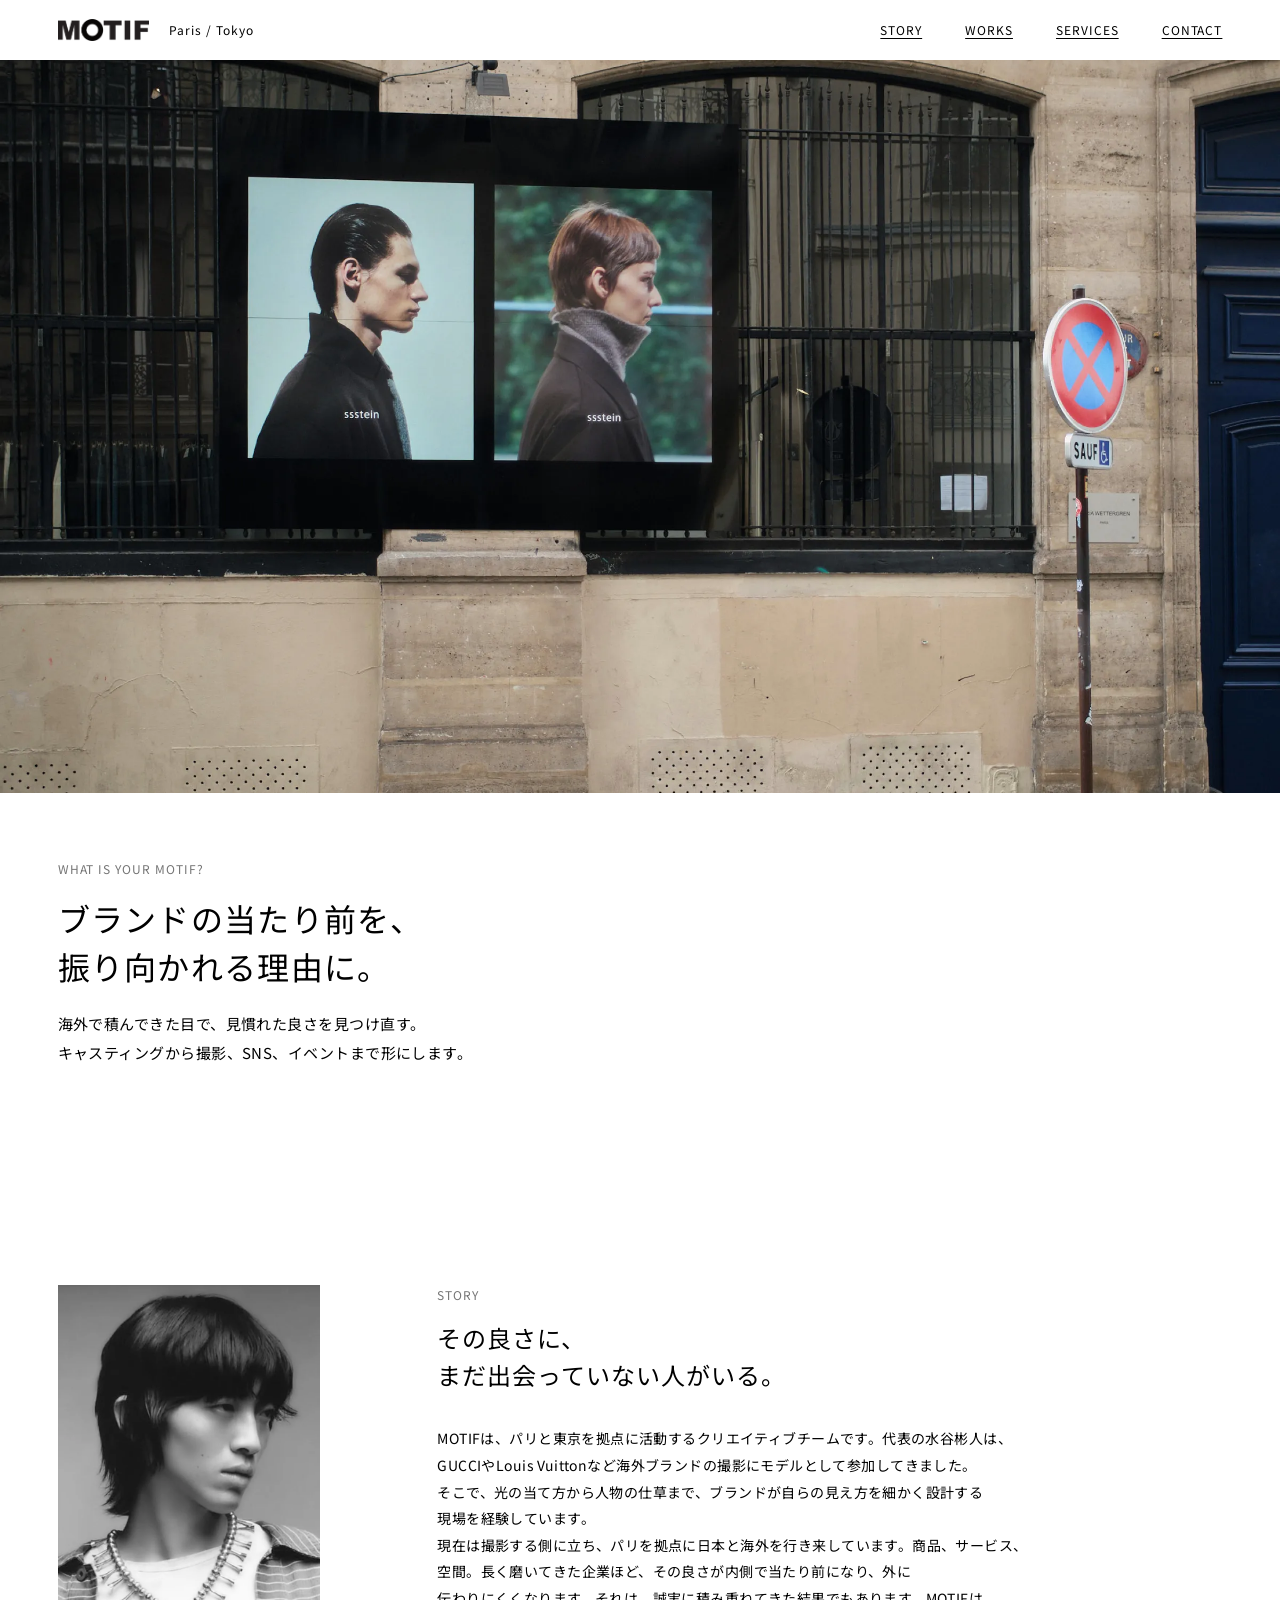
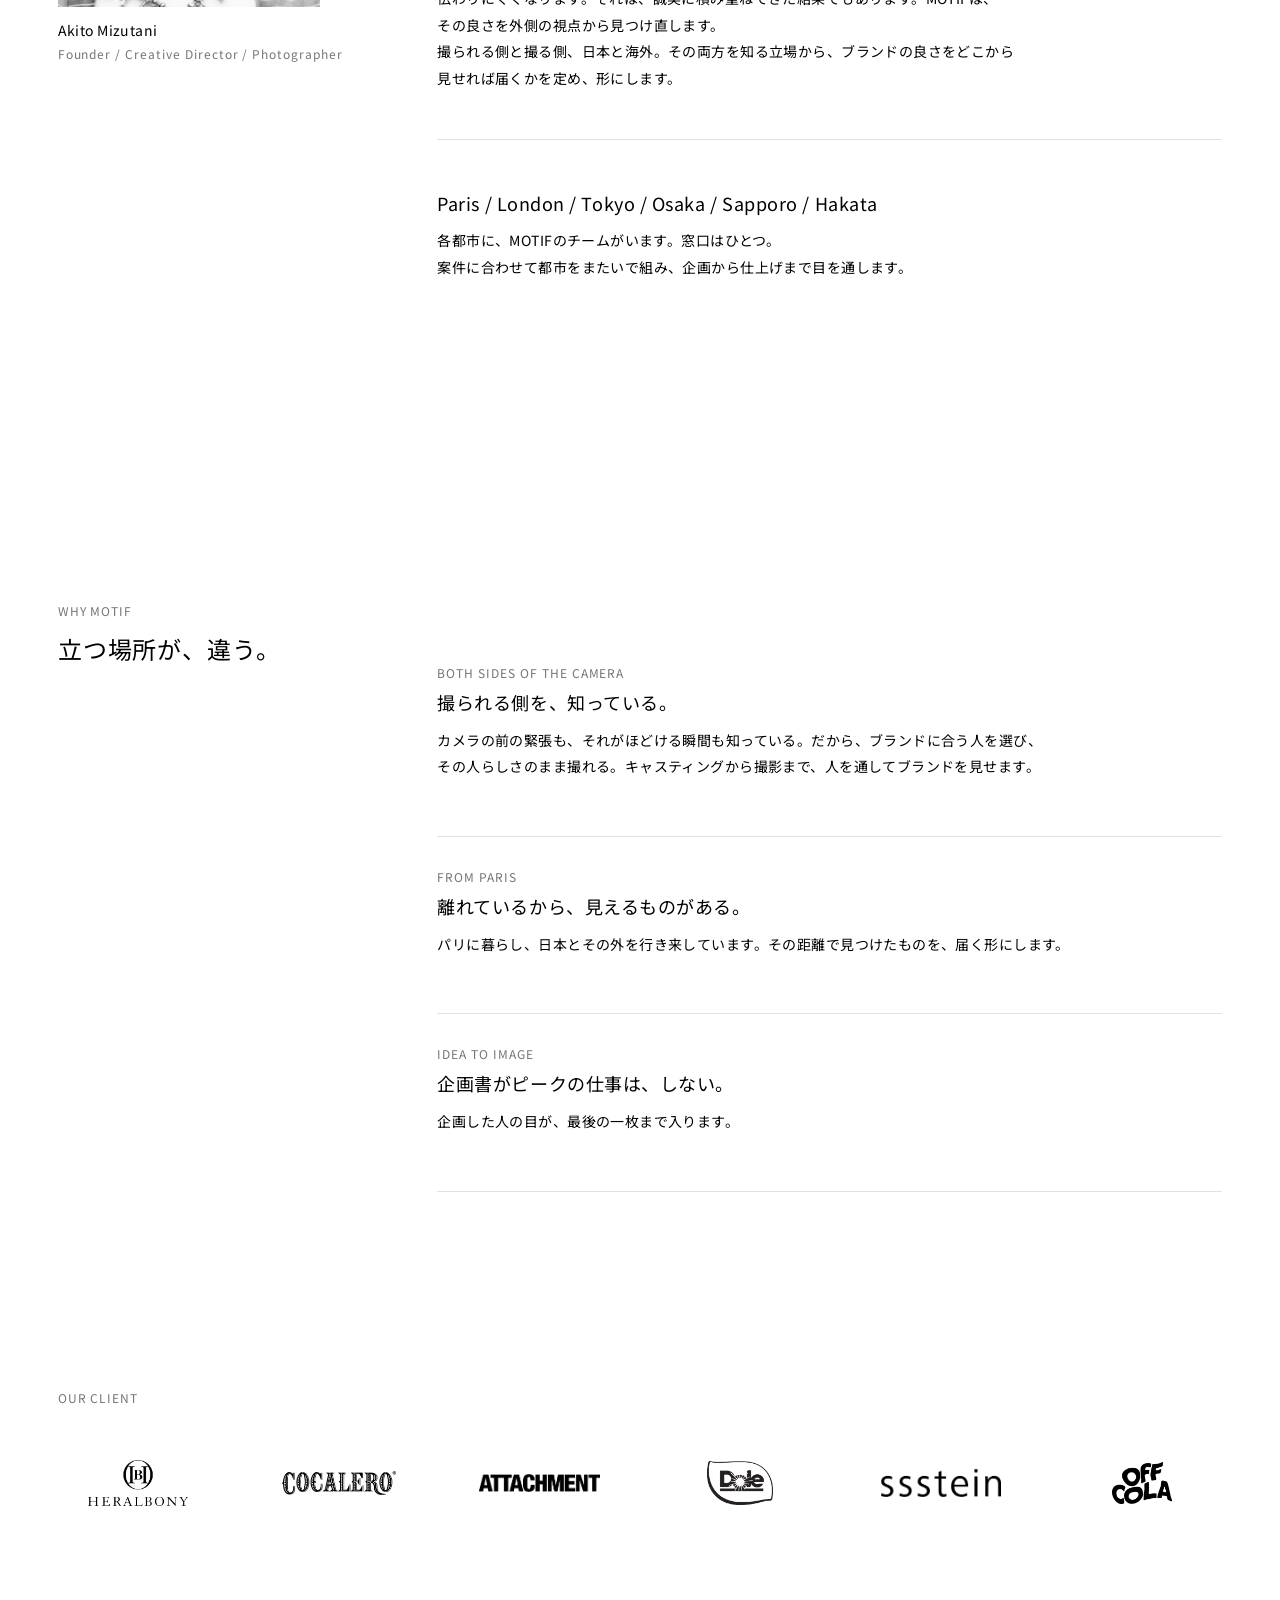
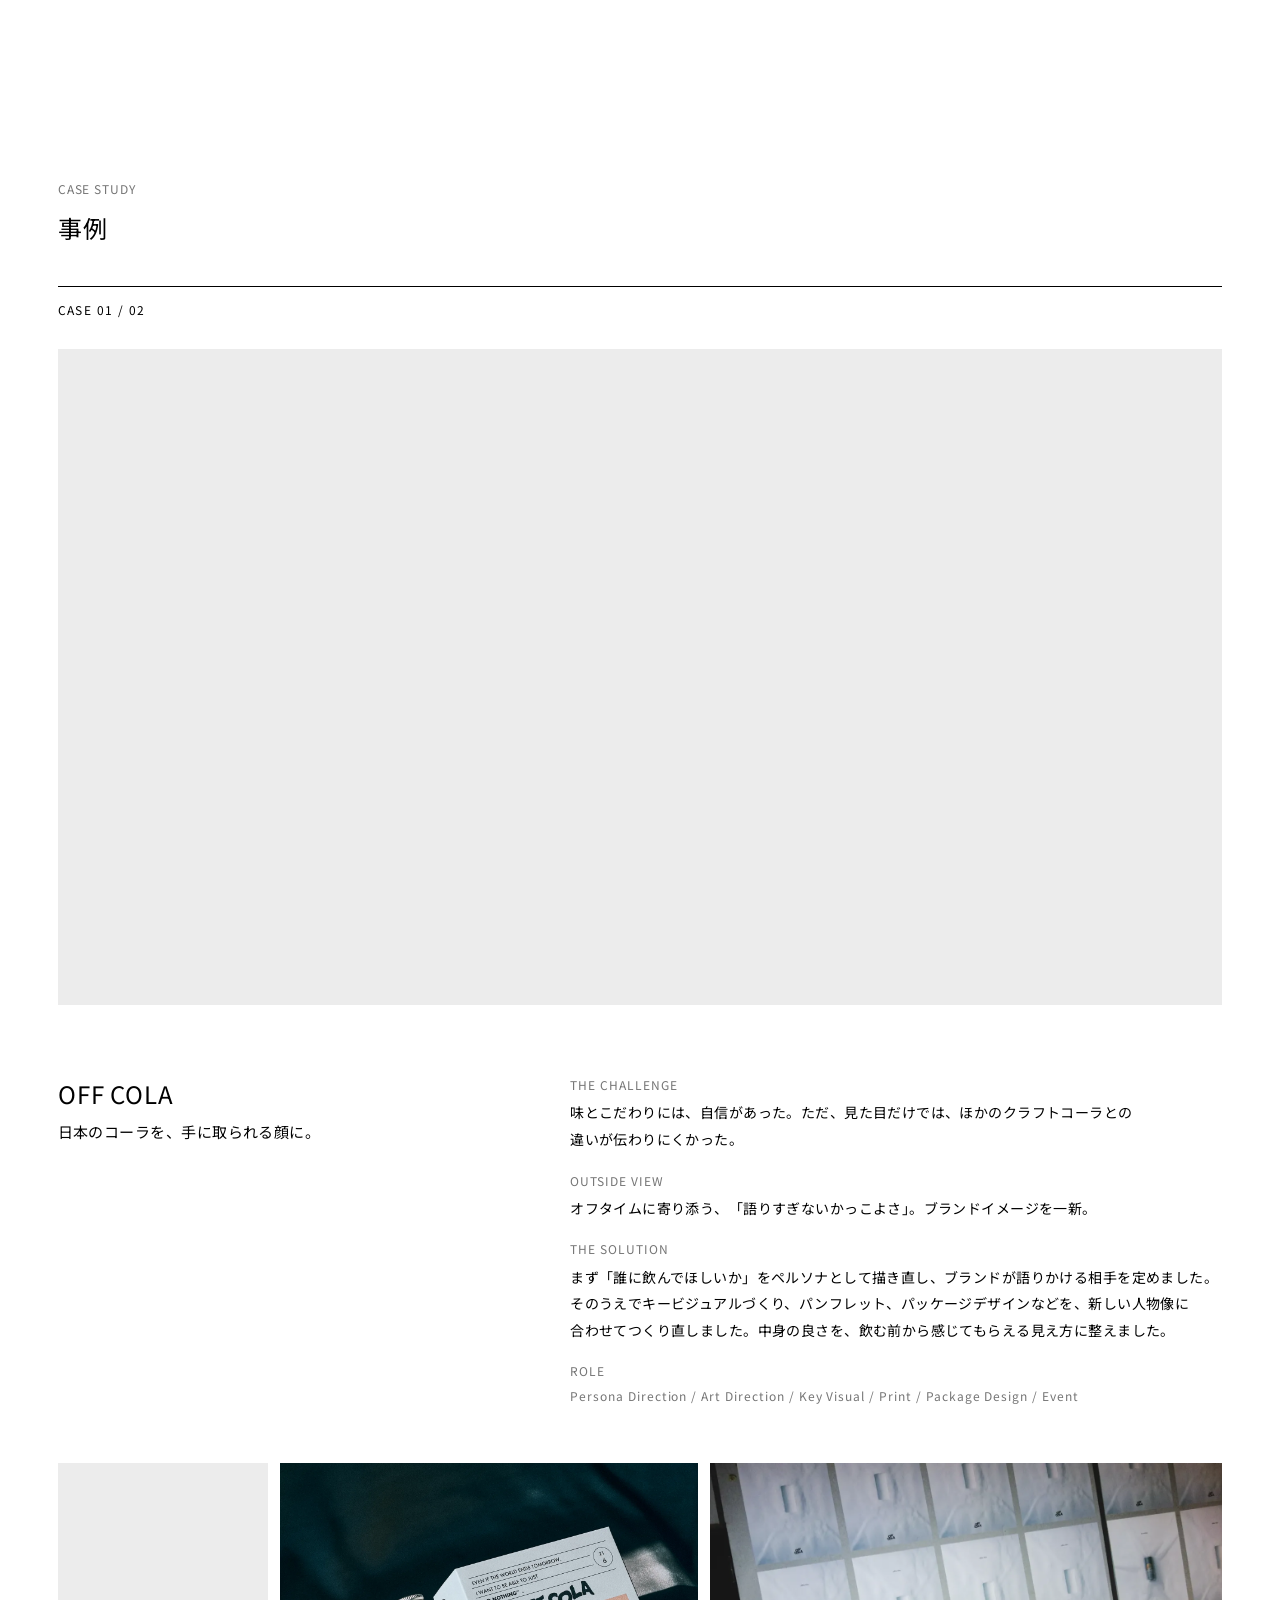
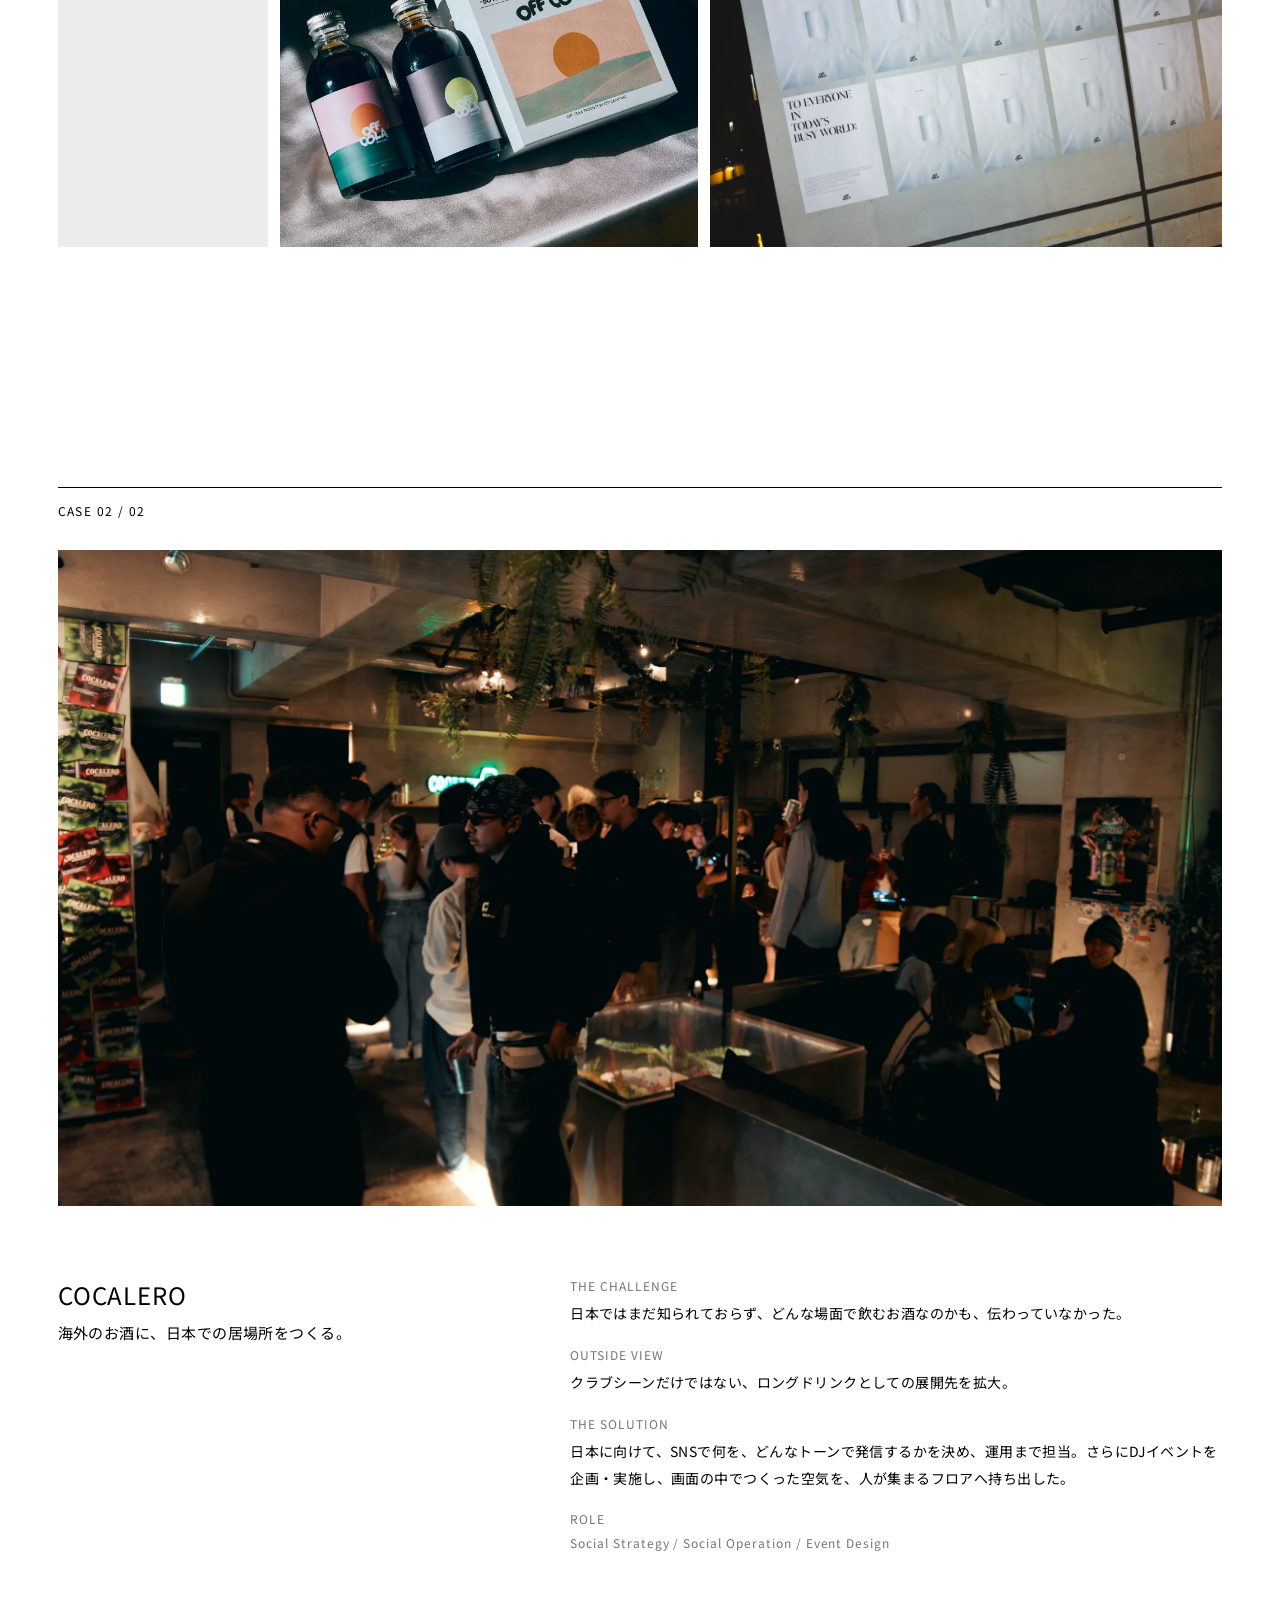
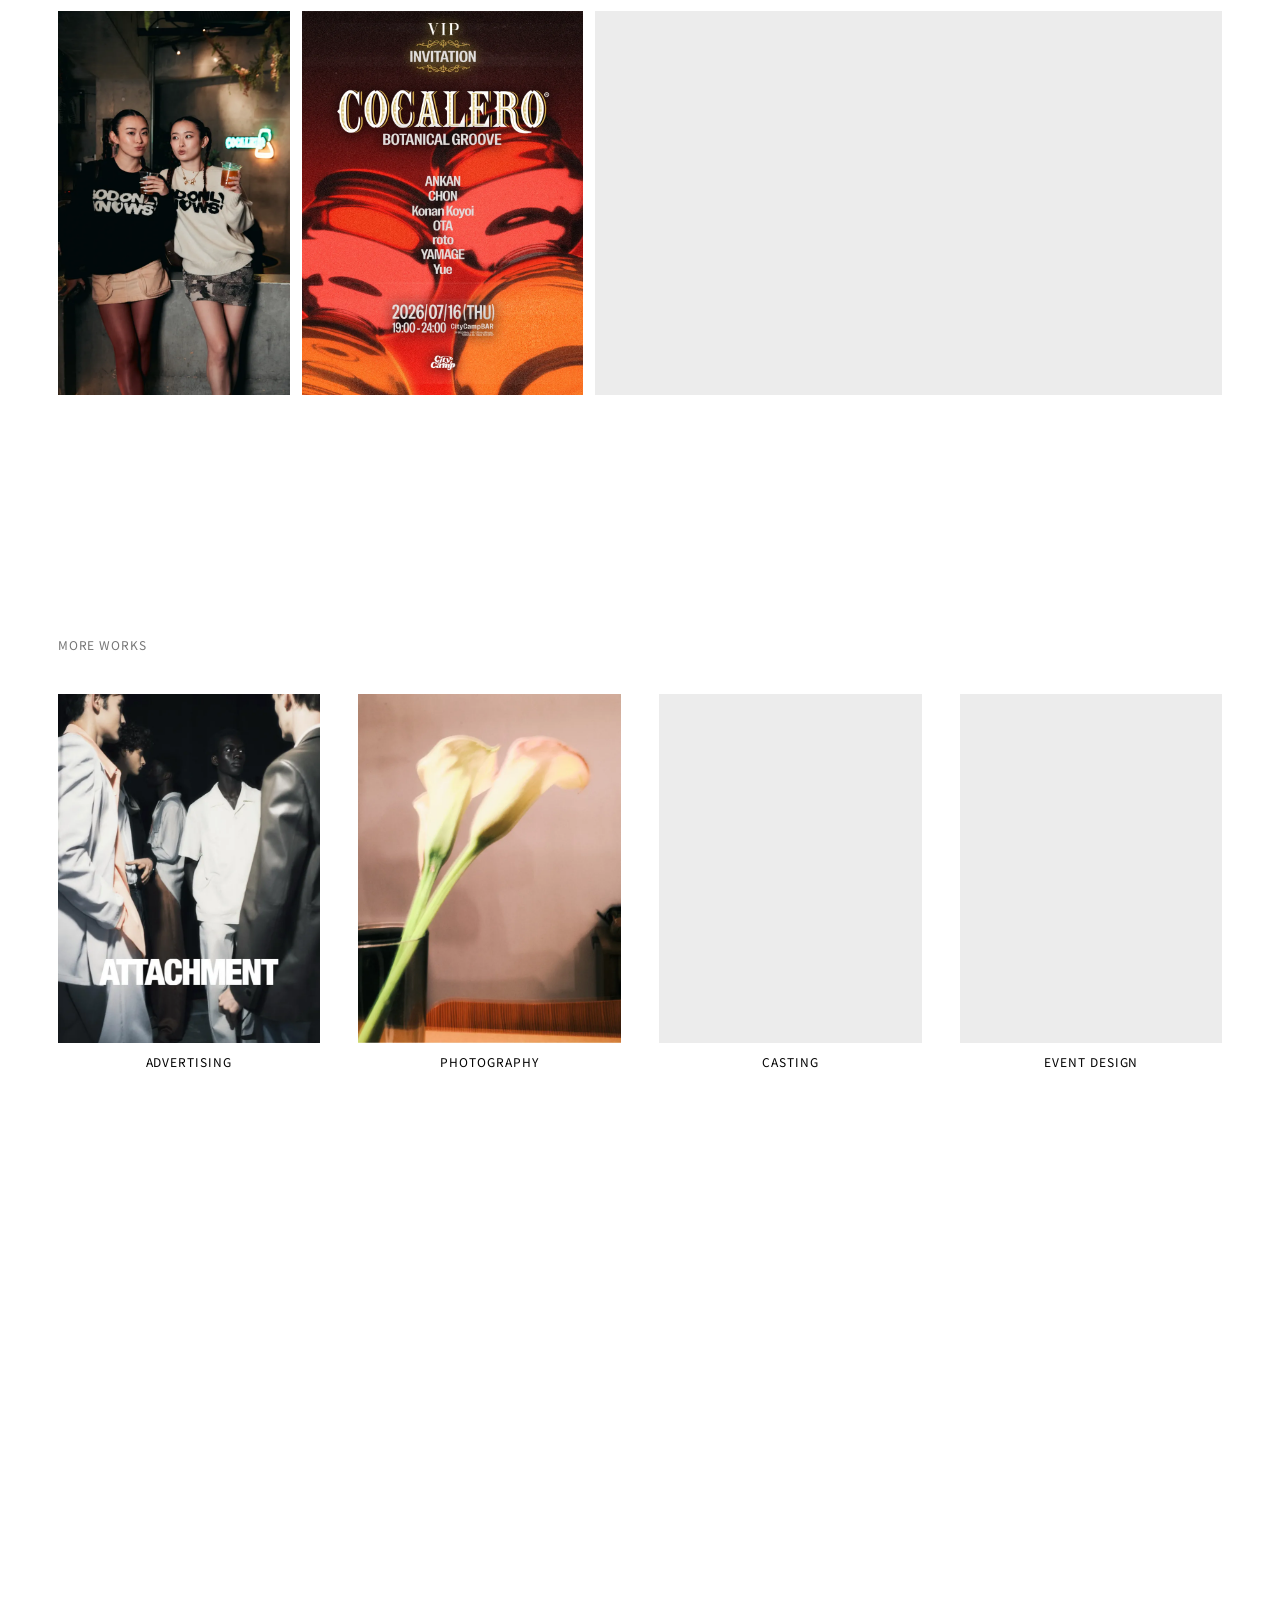
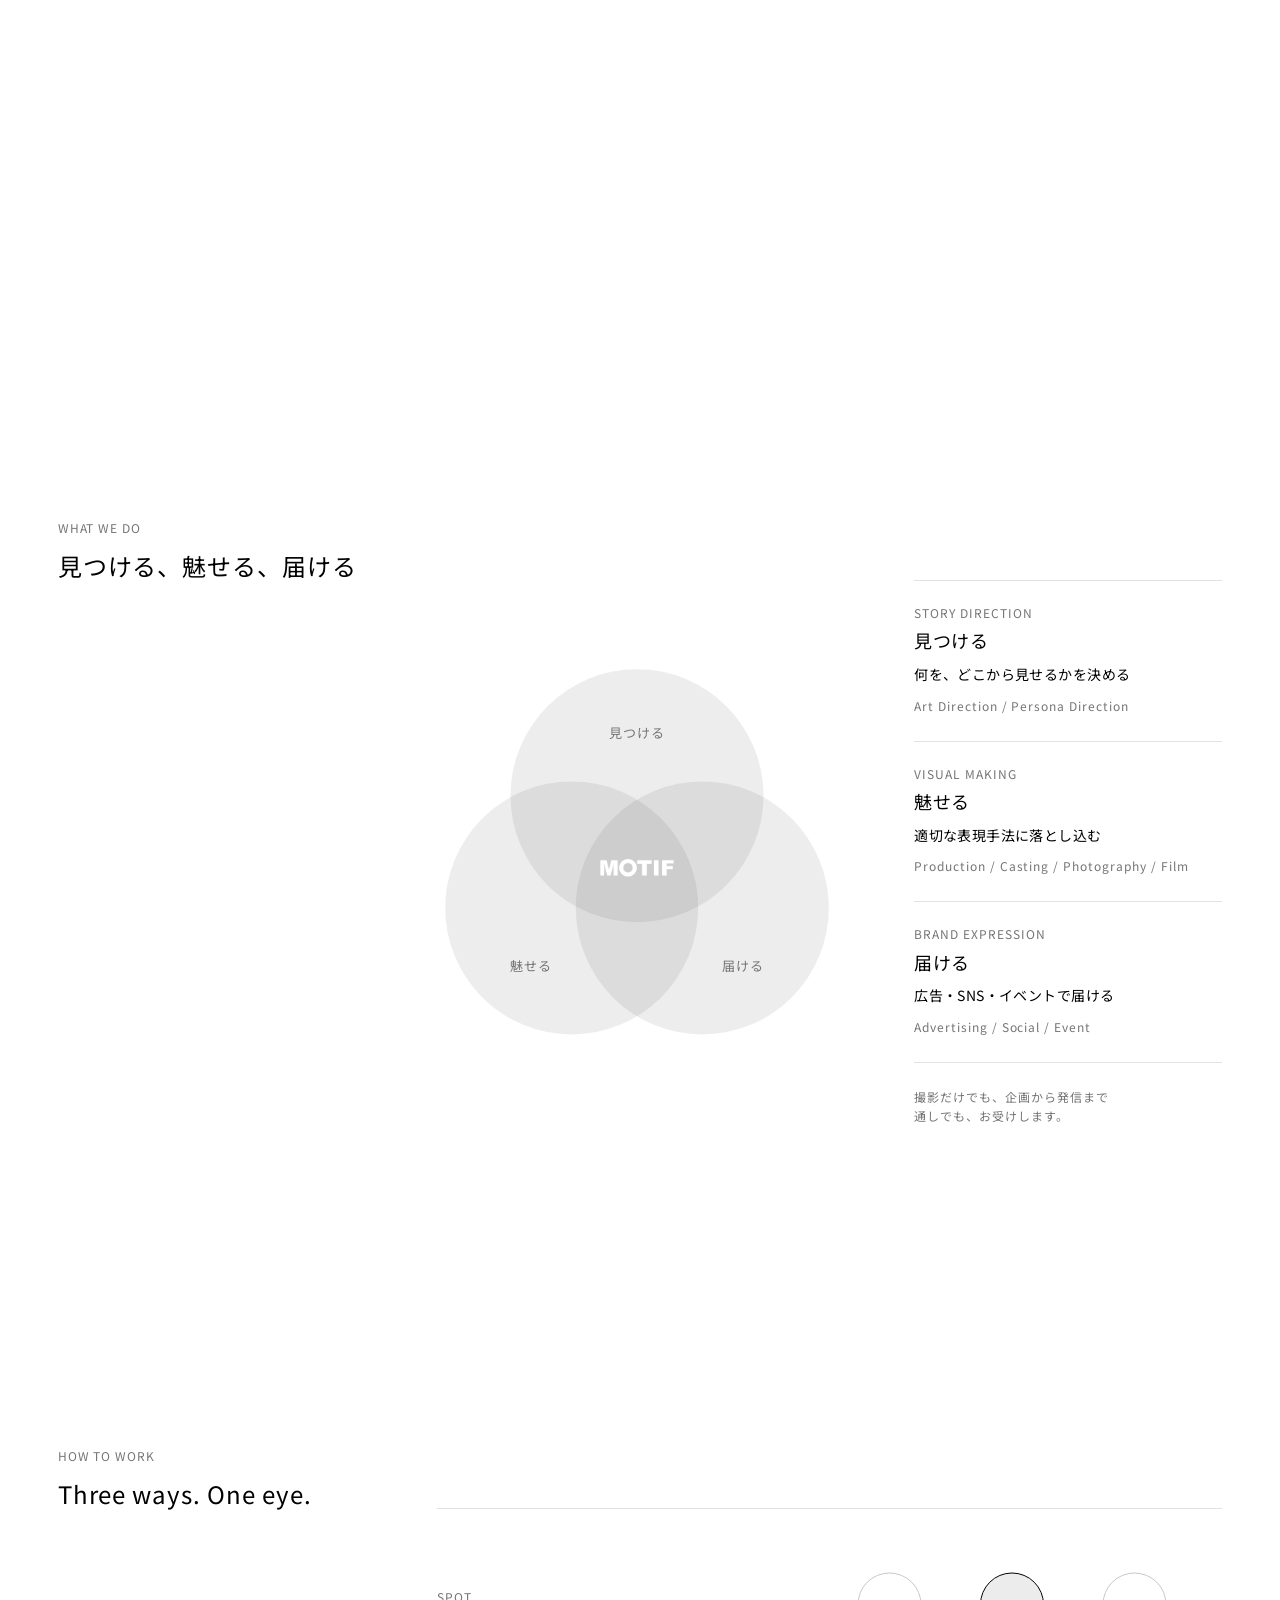
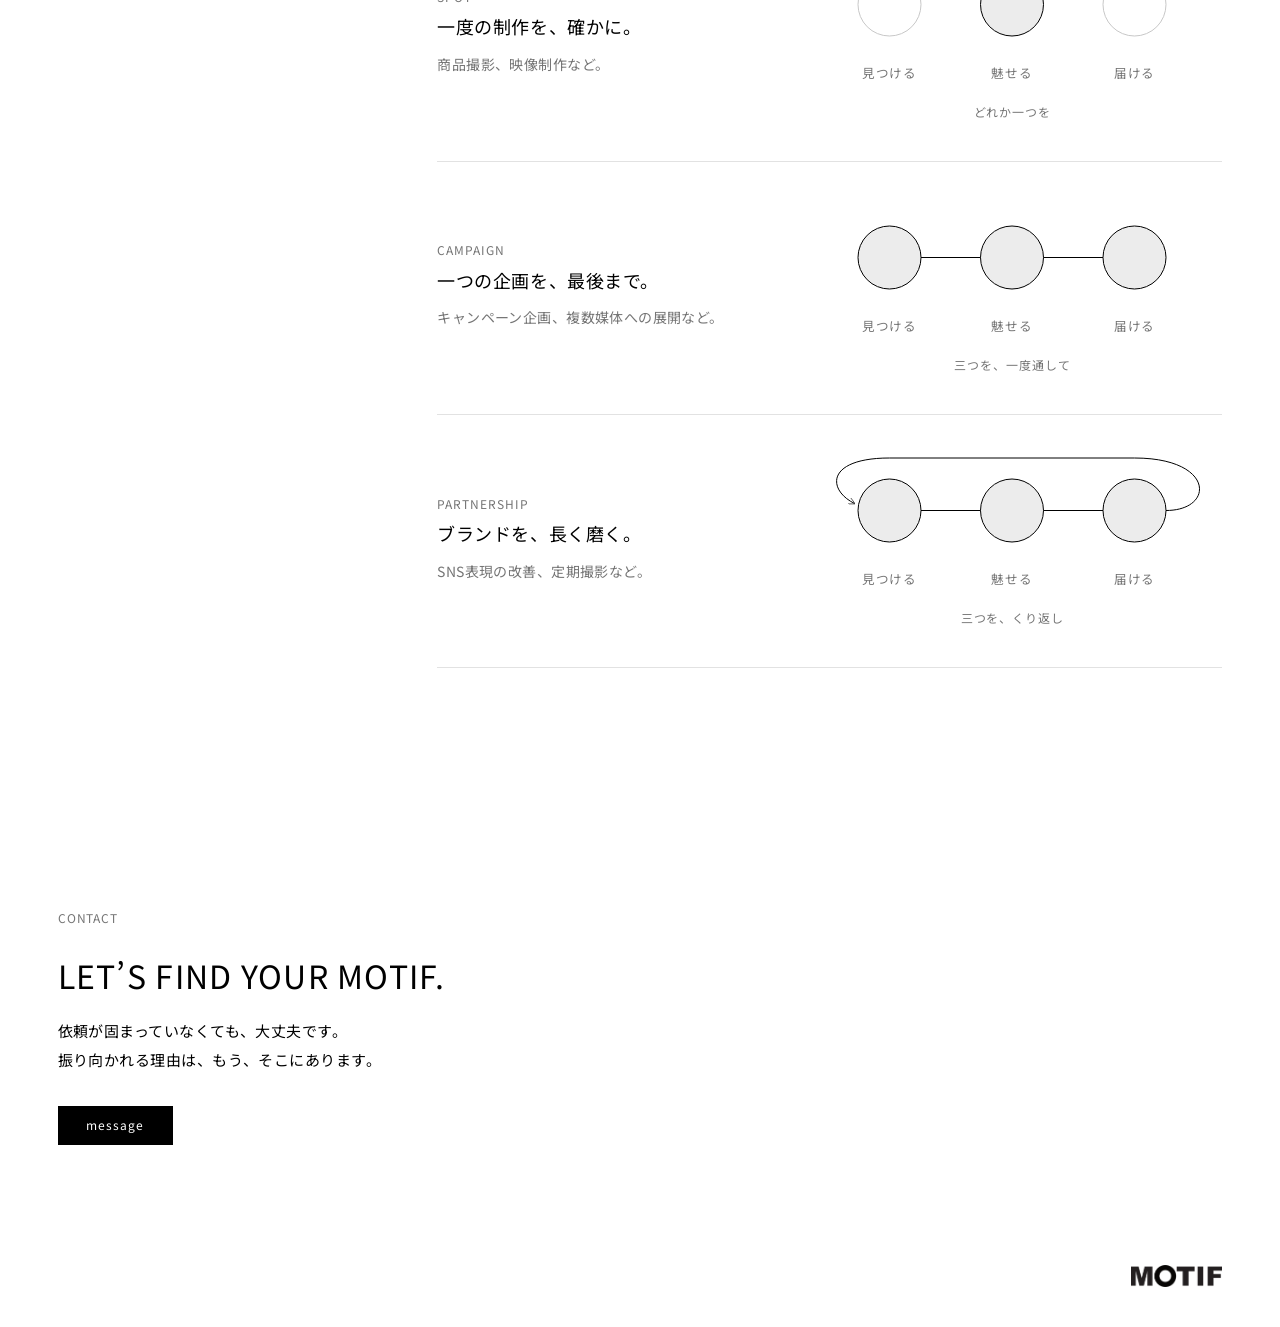
==== commit 7c56c9a0: "オープニングの円をさらに暗く、輪郭をぼかしたまま残す Co-Authored-By: Claude Opus 5.5 <noreply@anthropic.com>" ====
--- a/index.html
+++ b/index.html
@@ -17,7 +17,7 @@
   <link rel="preconnect" href="https://fonts.googleapis.com">
   <link rel="preconnect" href="https://fonts.gstatic.com" crossorigin>
   <link id="font-link" href="https://fonts.googleapis.com/css2?family=Noto+Sans+JP:wght@400;700&display=swap" rel="stylesheet">
-  <link rel="stylesheet" href="assets/css/style.css?v=dade7c8d">
+  <link rel="stylesheet" href="assets/css/style.css?v=823306f8">
   <script>document.documentElement.classList.add("js");try{if(!sessionStorage.getItem("motif-intro"))document.documentElement.classList.add("intro-on")}catch(e){}</script>
   <script type="application/ld+json">{"@context": "https://schema.org", "@type": "Organization", "name": "MOTIF", "url": "https://motif-tokyo.com/", "logo": "https://motif-tokyo.com/assets/img/logo-motif.png?v=5520a973", "email": "contact@motif-tokyo.com", "description": "パリと東京を拠点に活動するクリエイティブチーム。ビジュアル制作・SNS運用・イベント企画。", "areaServed": ["JP", "FR"]}</script>
 </head>
--- a/assets/css/style.css
+++ b/assets/css/style.css
@@ -362,11 +362,12 @@
 .opening-lens { position: absolute; width: 680px; max-width: none; height: auto; left: calc(50% - 340px); top: calc(50% - 357.4px);
   opacity: 0; overflow: visible; pointer-events: none;
   animation: intro-lens 1.3s cubic-bezier(.2,.7,.2,1) .1s forwards, intro-lens-out .5s ease 2.1s forwards; }
-.opening-lens circle { fill: rgba(255,255,255,.035); animation: intro-lens-move 1.3s cubic-bezier(.2,.7,.2,1) .1s backwards; }
+.opening-lens circle { fill: rgba(255,255,255,.022); animation: intro-lens-move 1.3s cubic-bezier(.2,.7,.2,1) .1s backwards; }
 .opening-lens circle:nth-of-type(1) { --mx: 0px; --my: -12px; }
 .opening-lens circle:nth-of-type(2) { --mx: -12px; --my: 7px; }
 .opening-lens circle:nth-of-type(3) { --mx: 12px; --my: 7px; }
-@keyframes intro-lens { from { opacity: 0; filter: blur(10px); } 35% { opacity: 1; } to { opacity: 1; filter: blur(0); } }
+/* 見せるためではなく気配として:ピントが合っても輪郭はぼけたまま残す */
+@keyframes intro-lens { from { opacity: 0; filter: blur(22px); } 35% { opacity: 1; } to { opacity: 1; filter: blur(7px); } }
 @keyframes intro-lens-move { from { transform: translate(var(--mx), var(--my)); } to { transform: none; } }
 @keyframes intro-lens-out { from { opacity: 1; } to { opacity: 0; } }
 /* ページ側:少し手前から奥へ収まる(ヘッダーは動かさない。ロゴの着地点なので) */
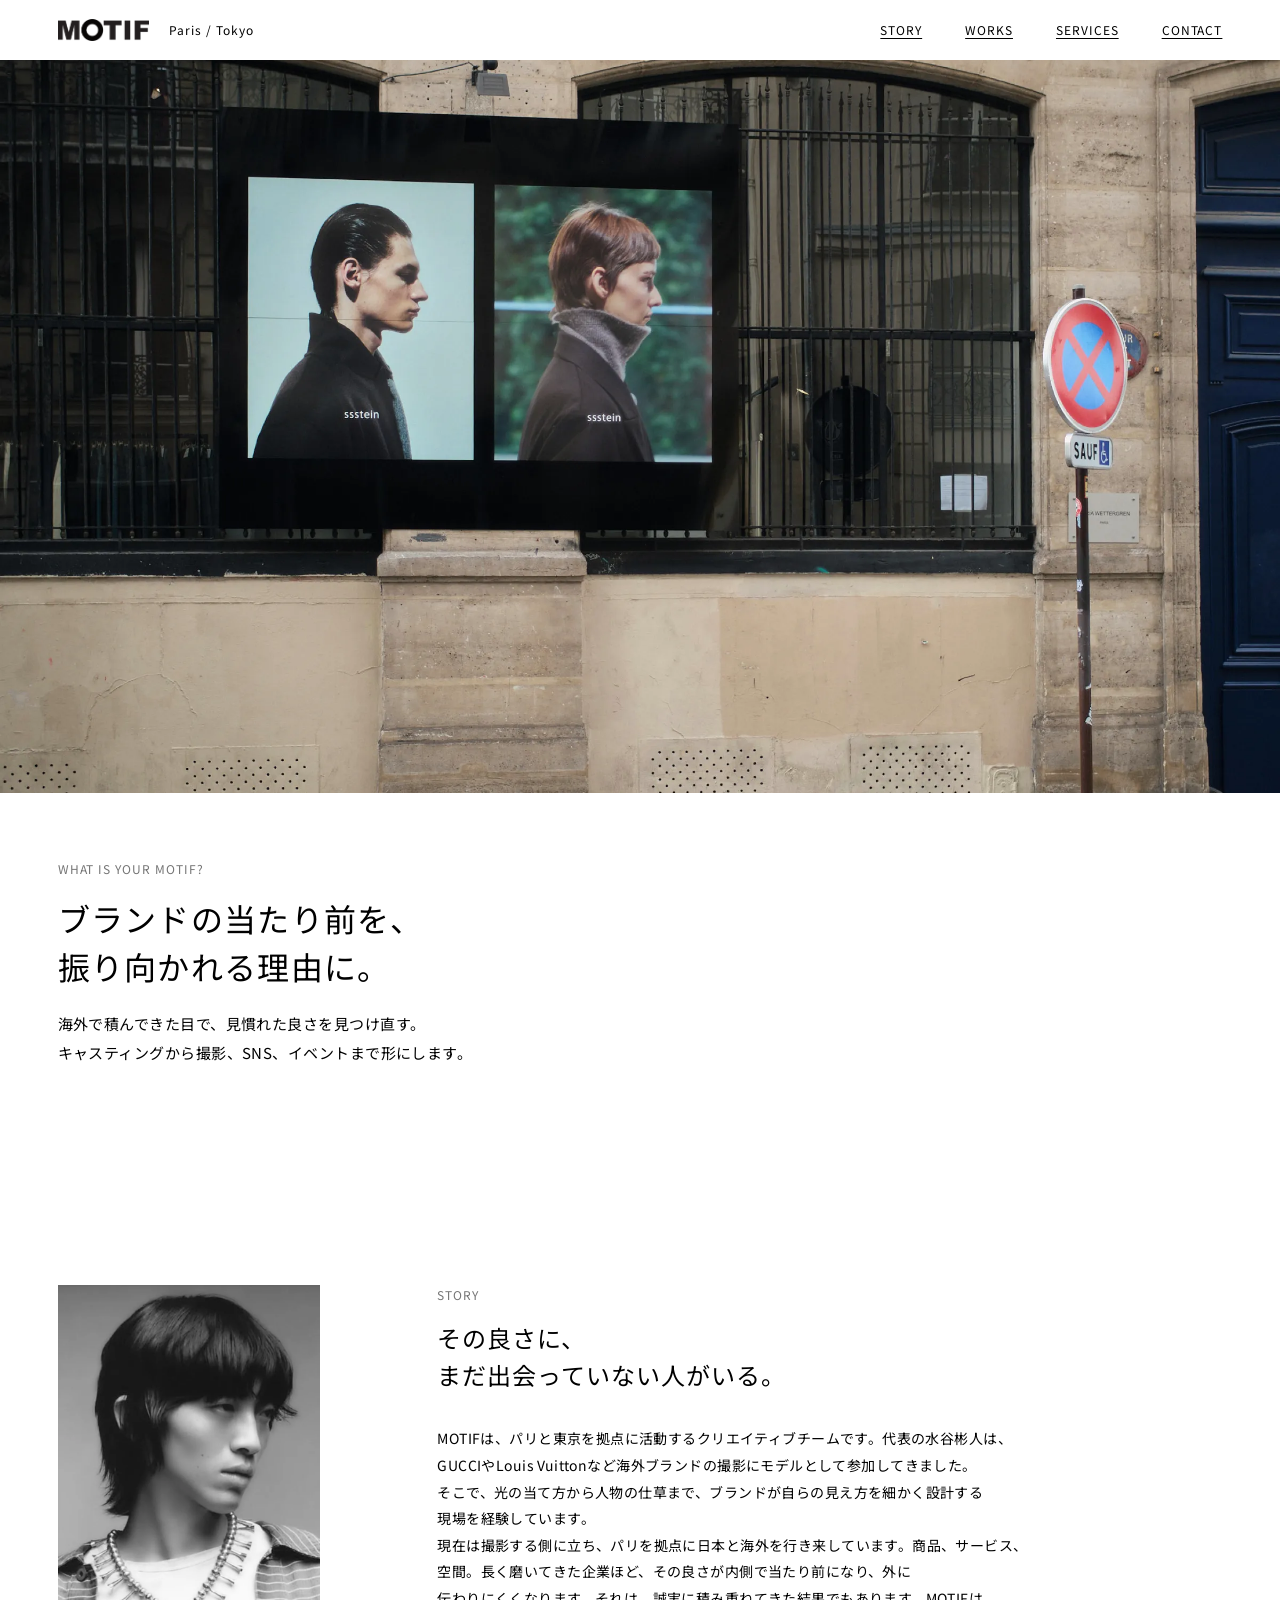
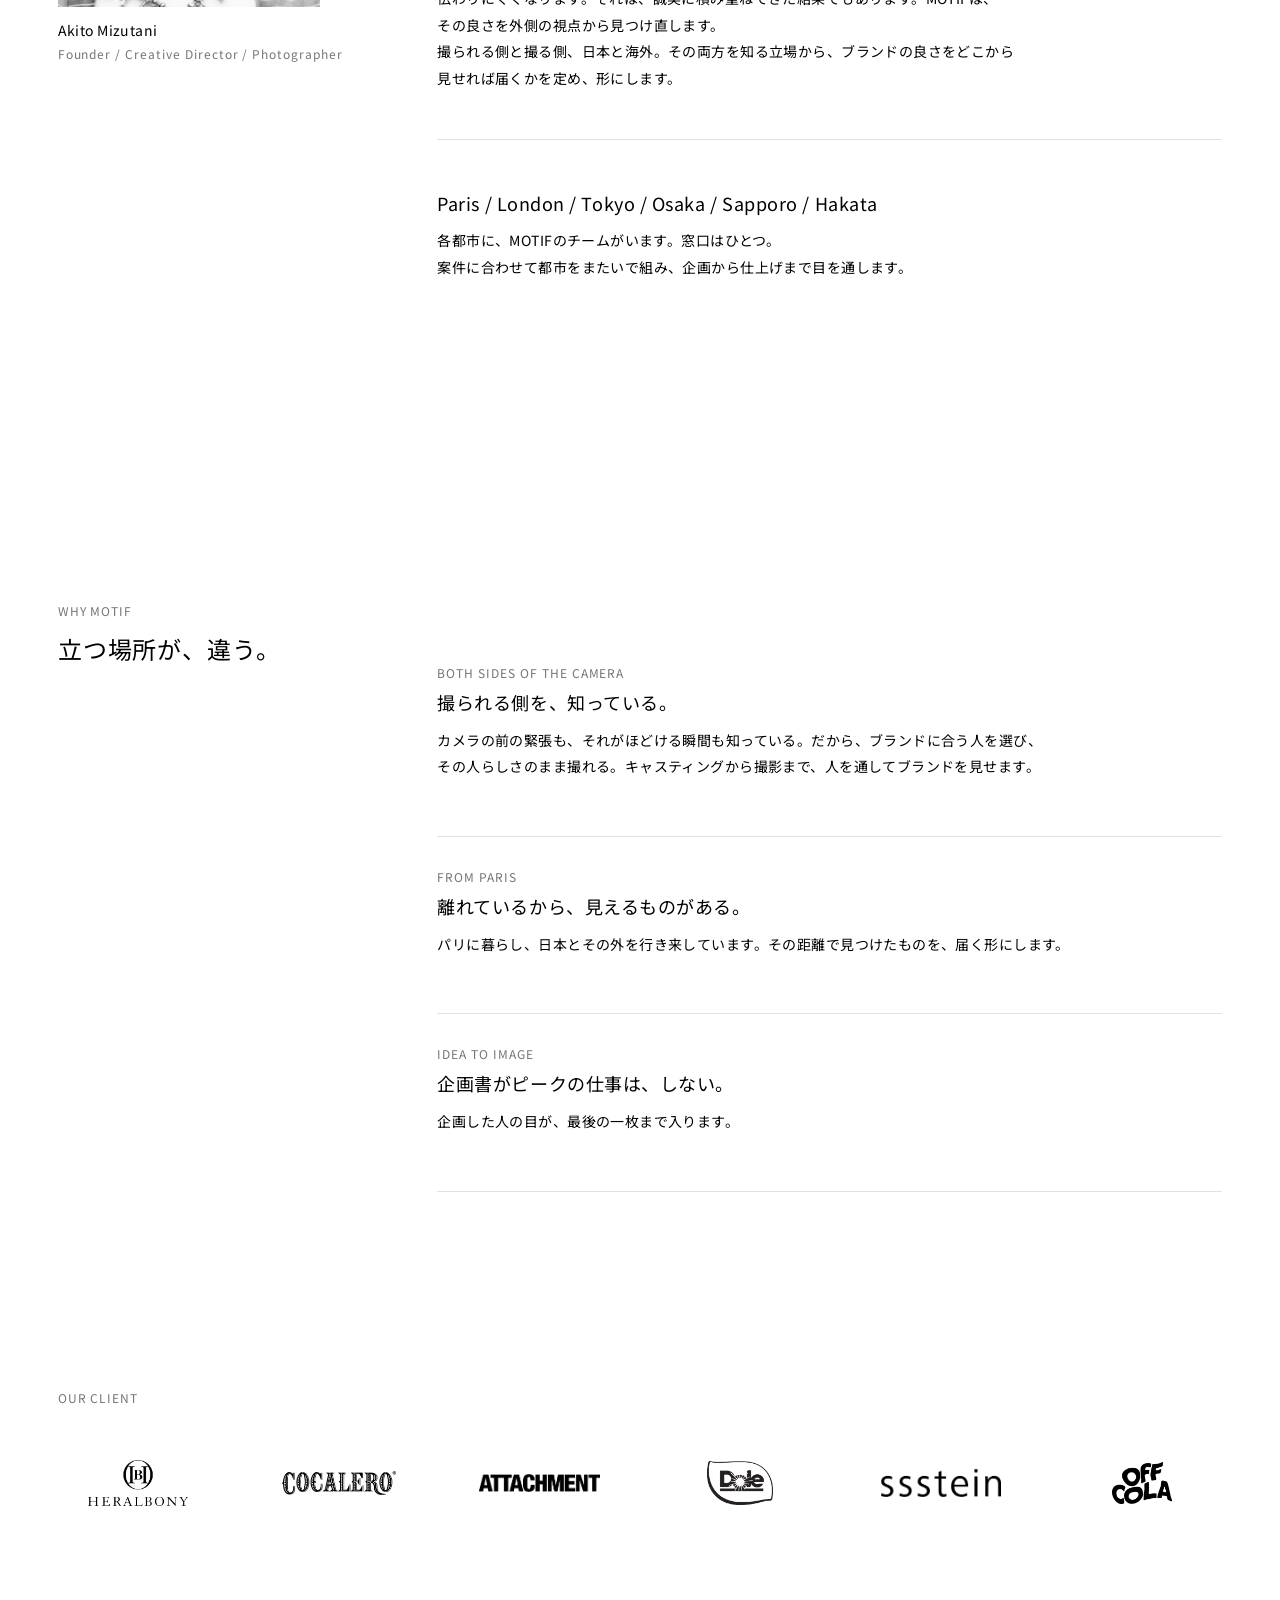
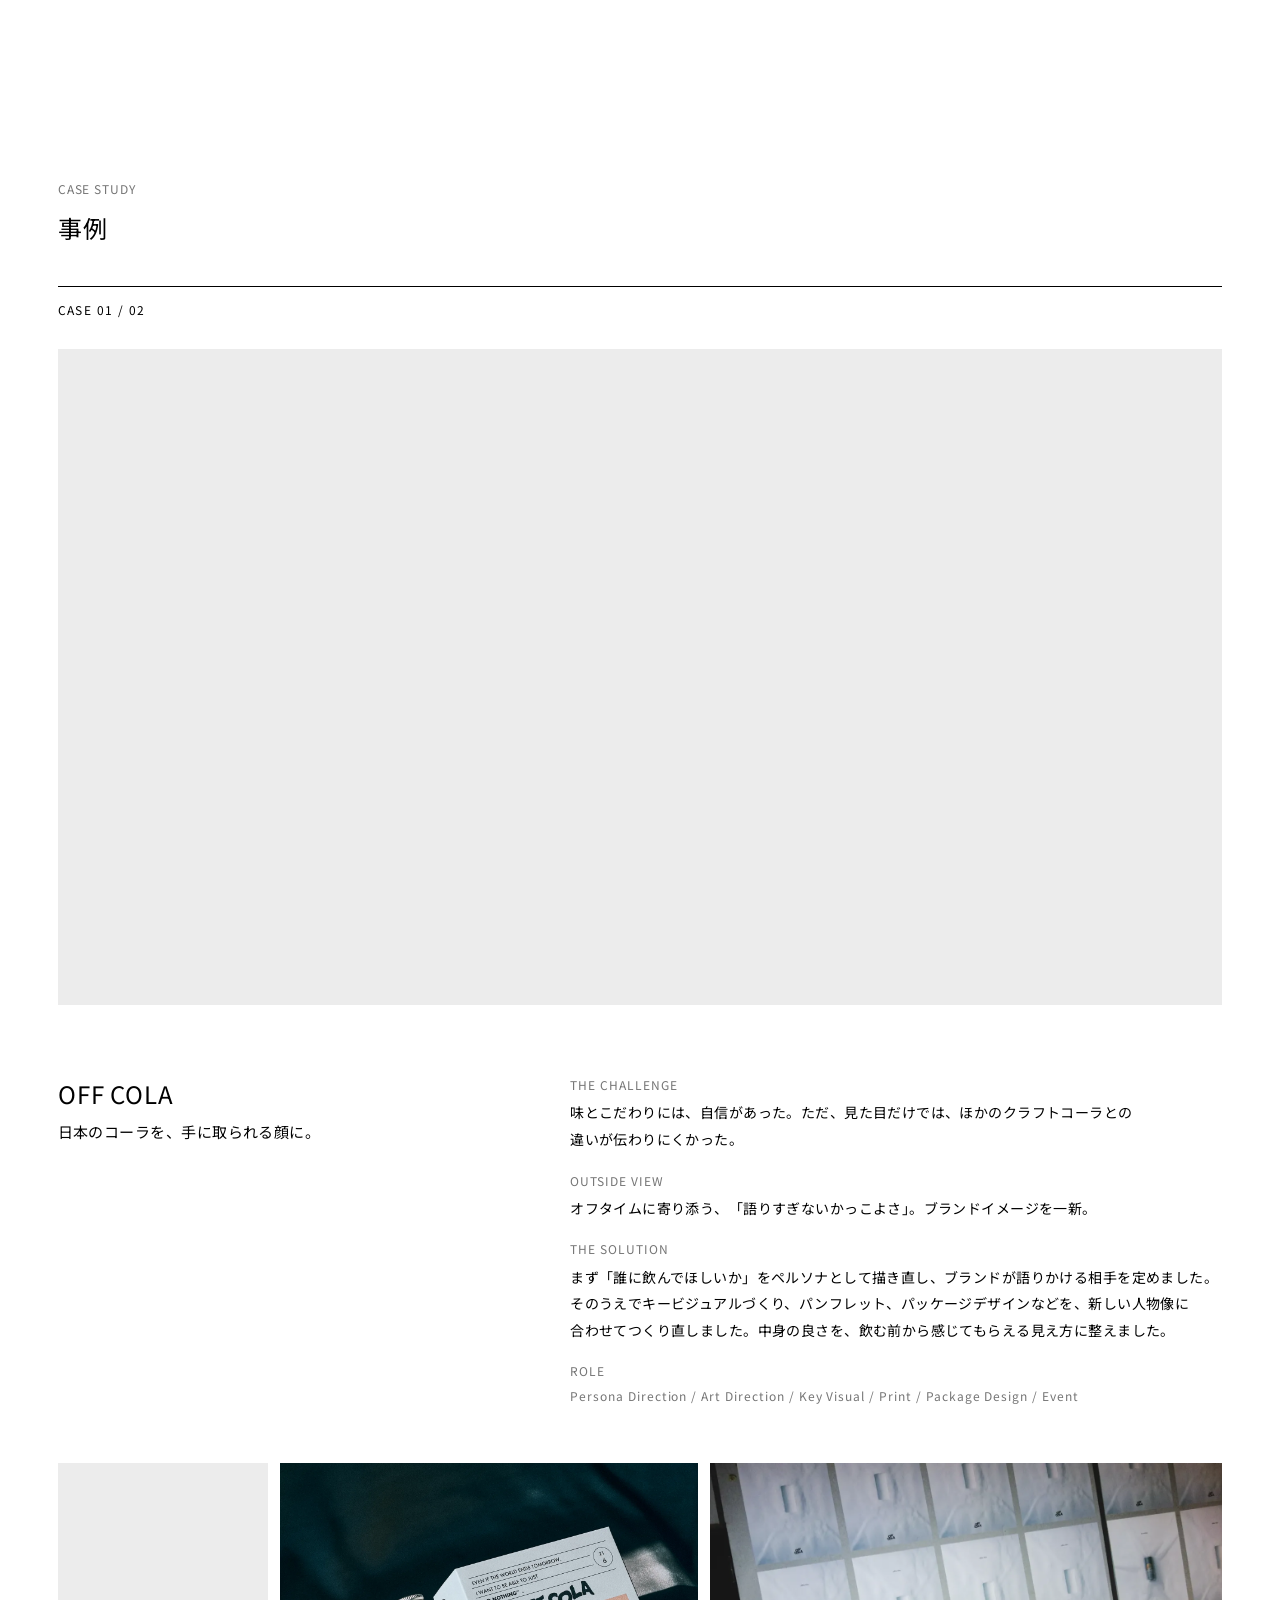
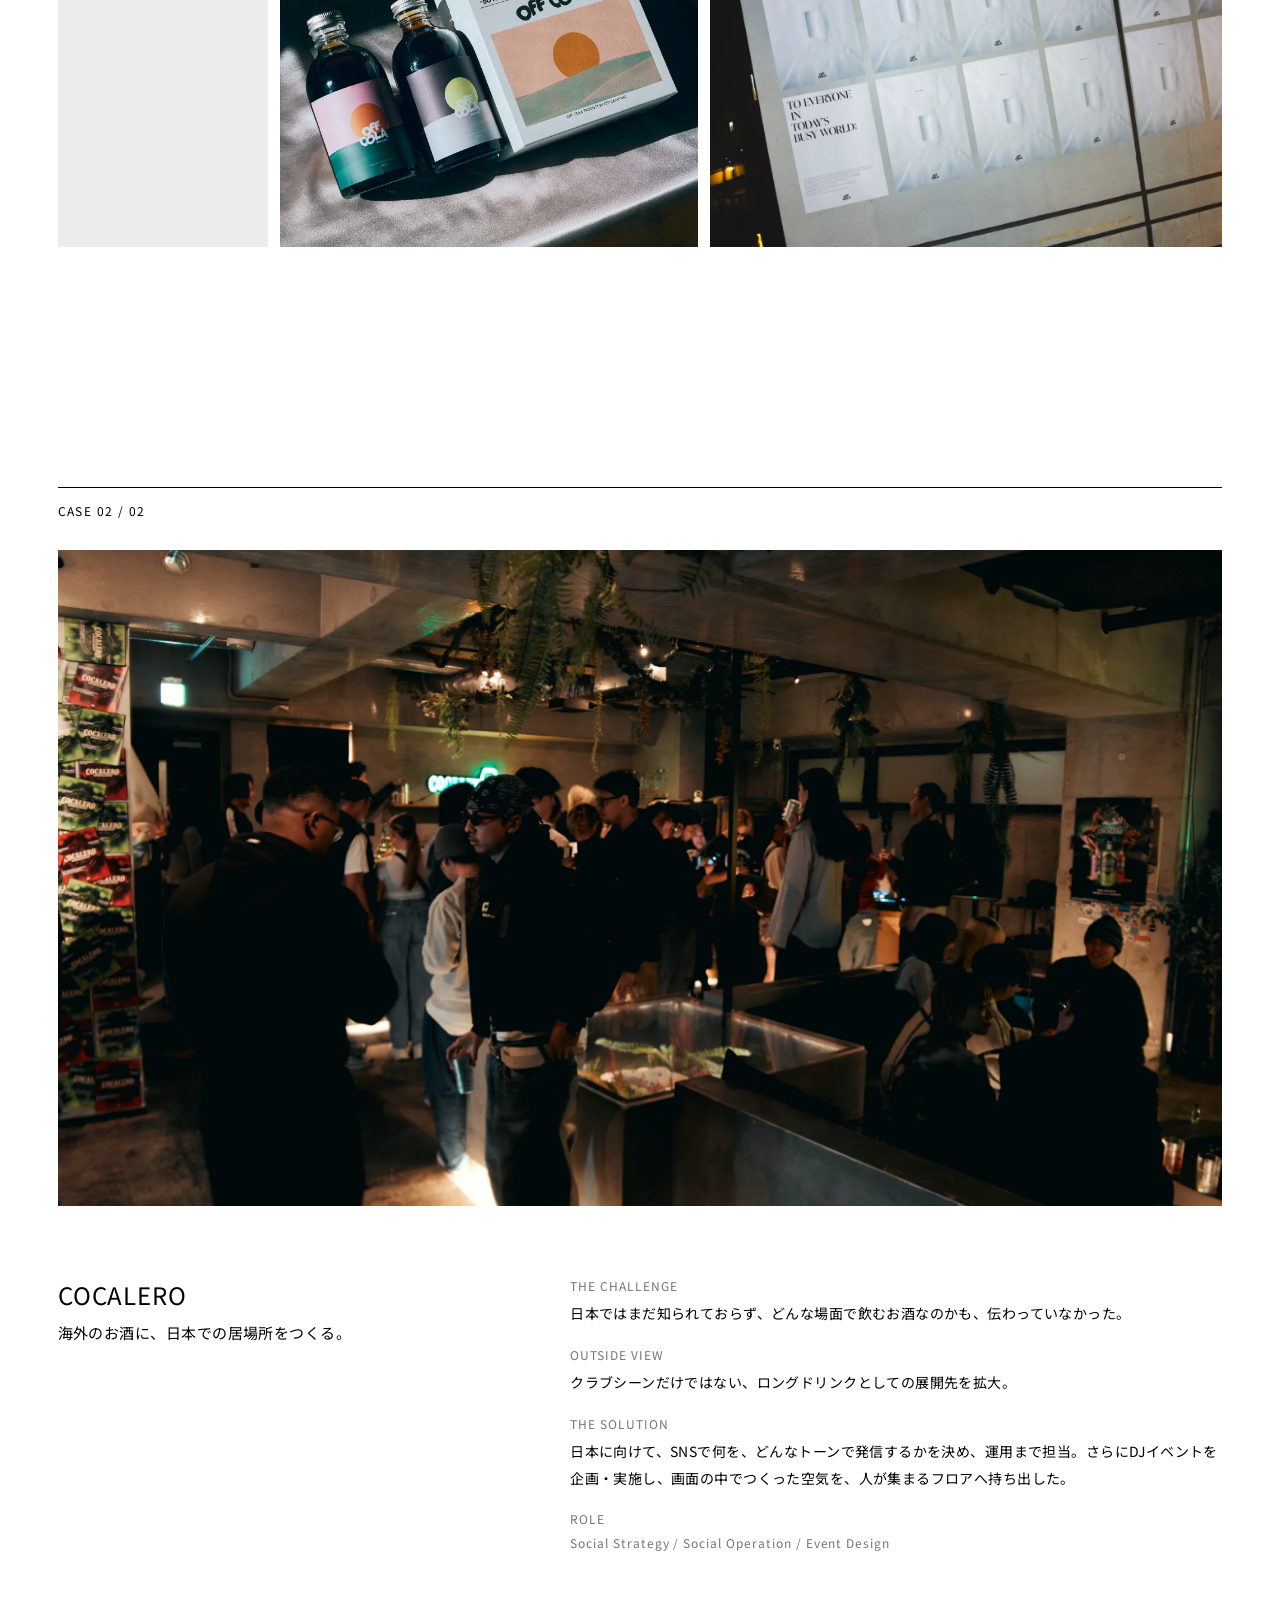
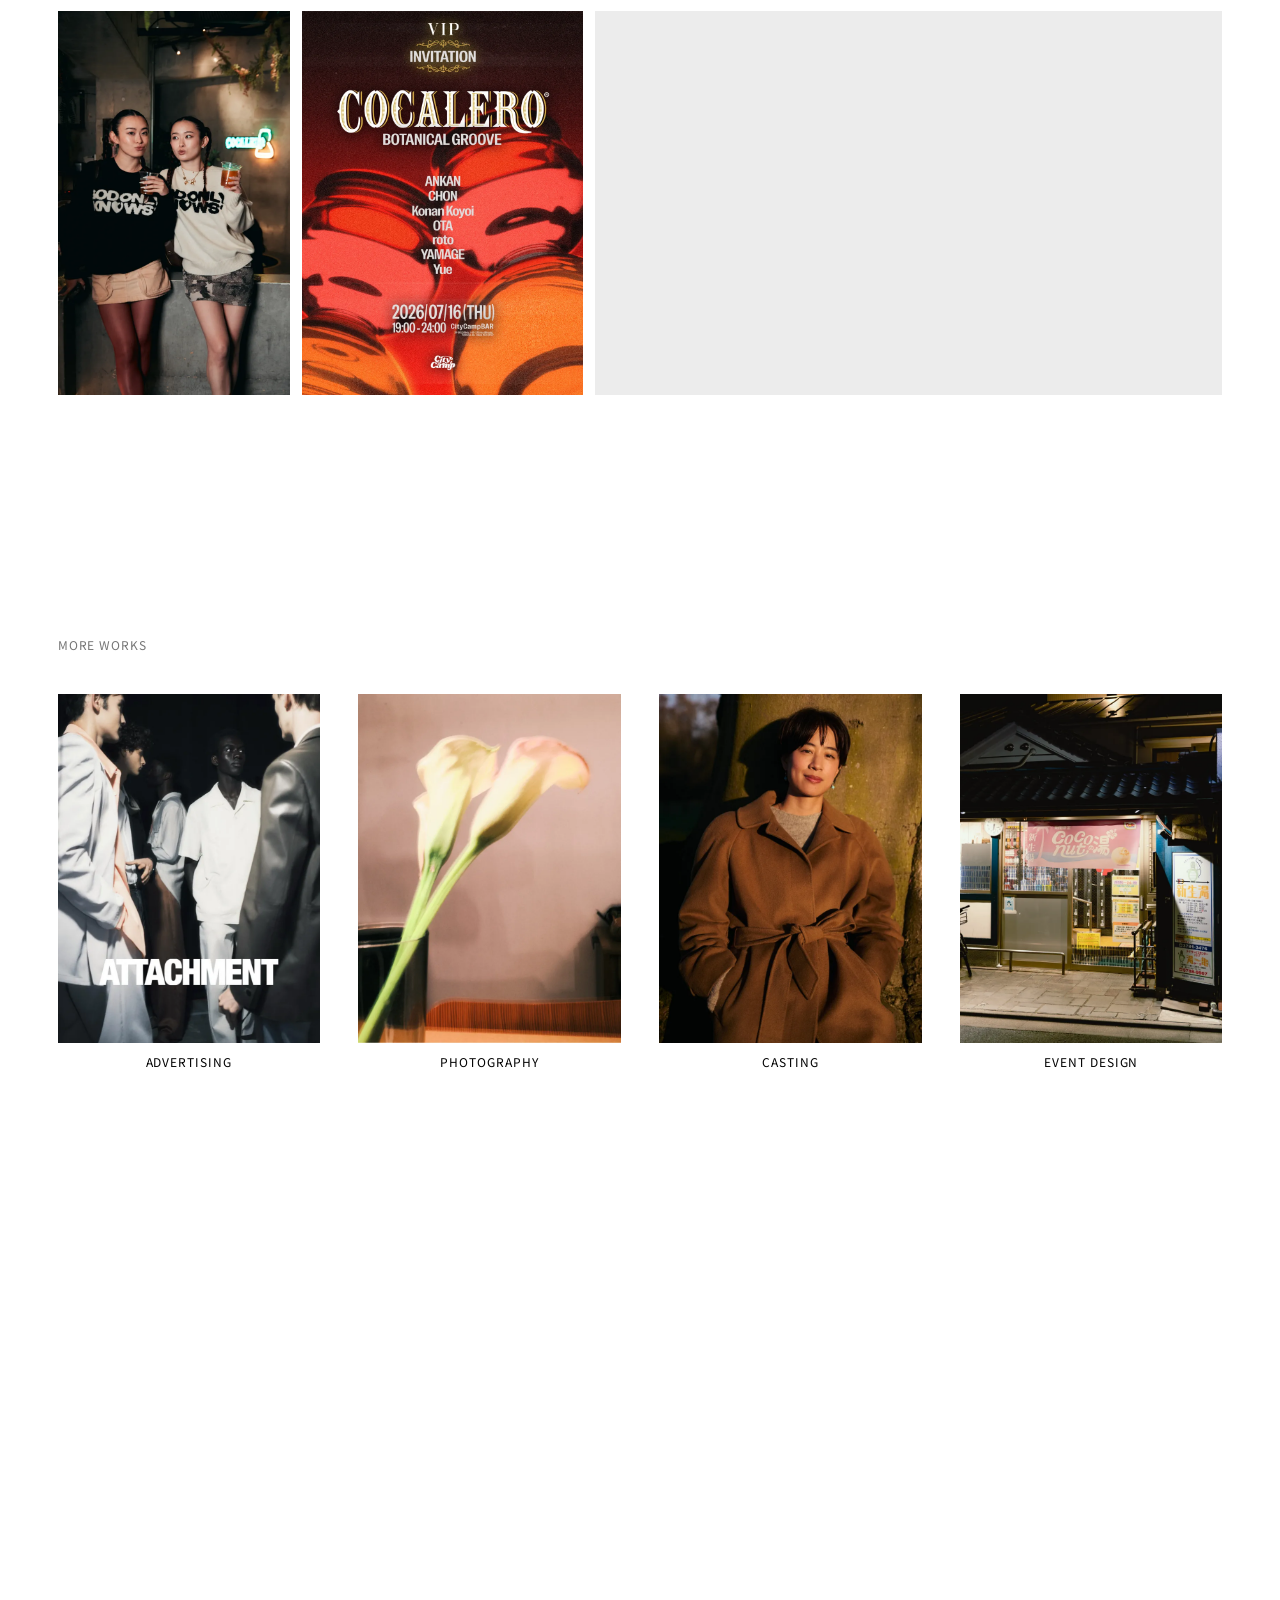
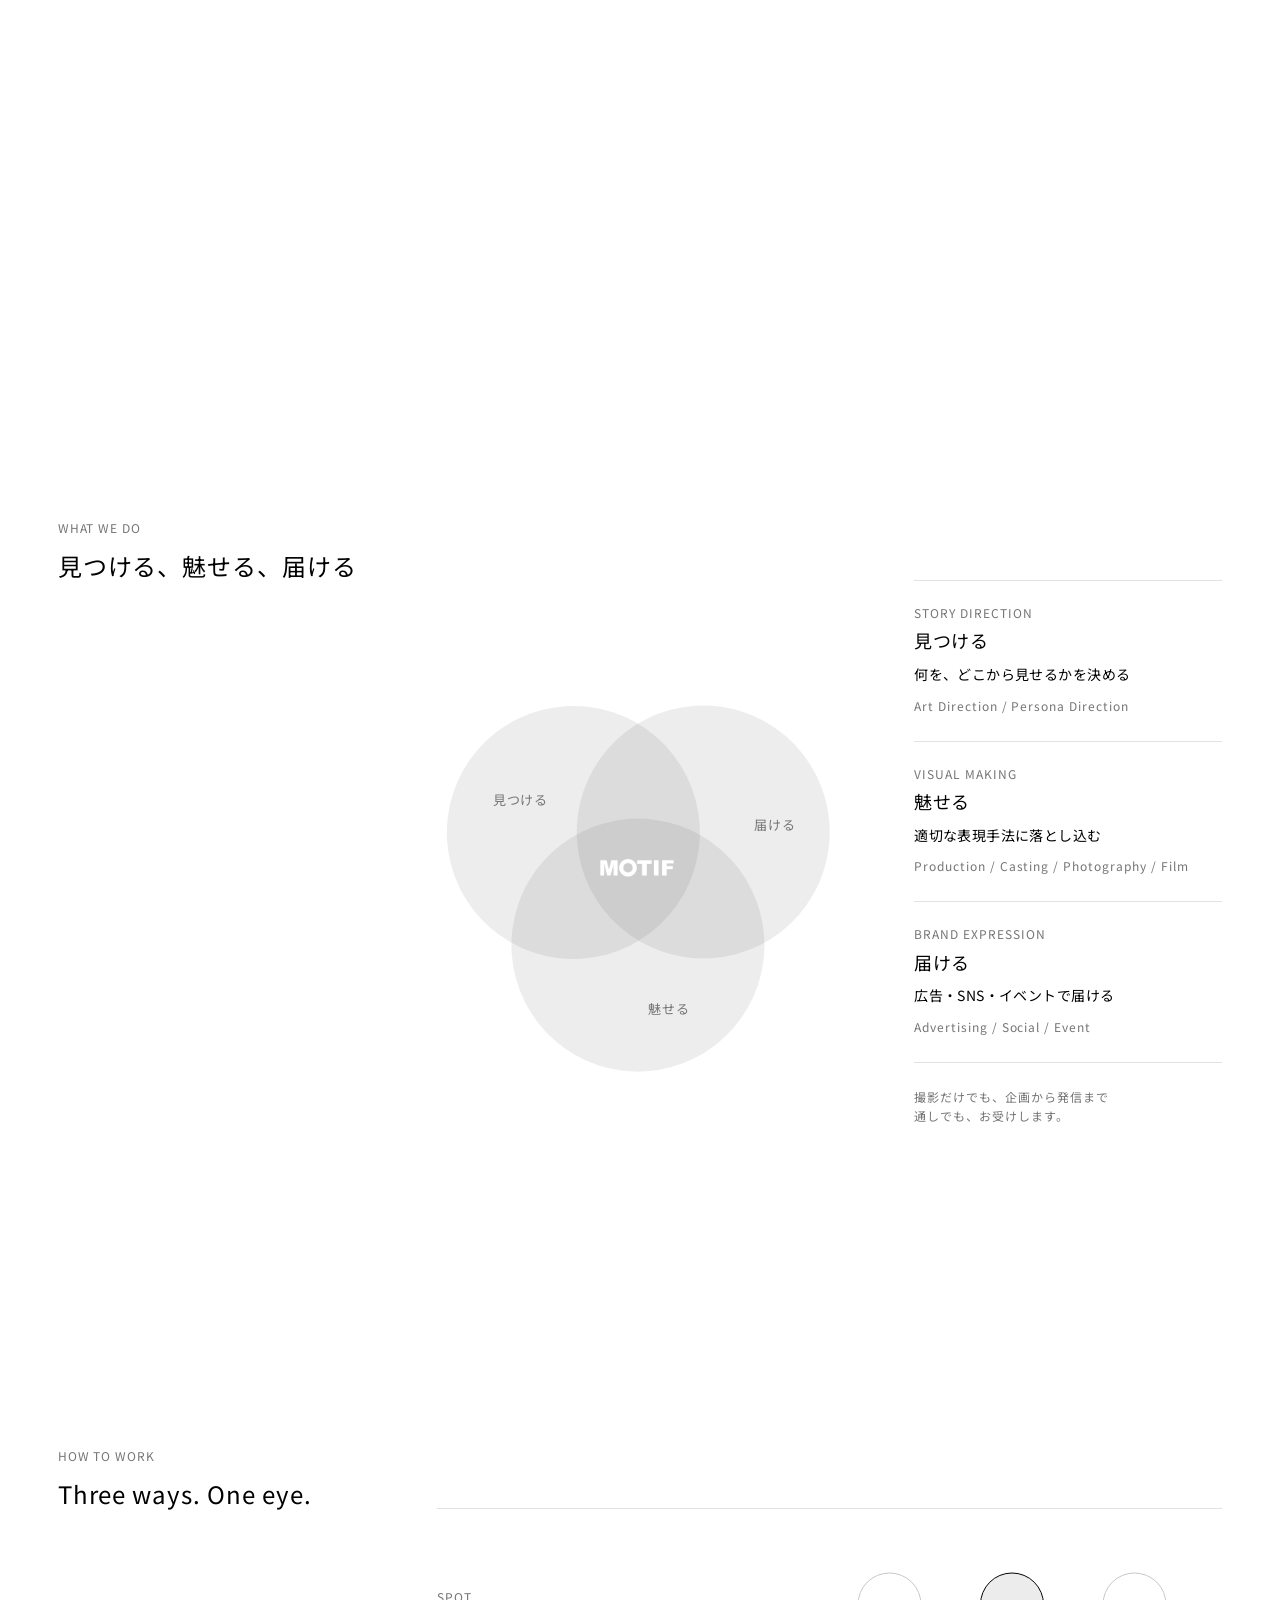
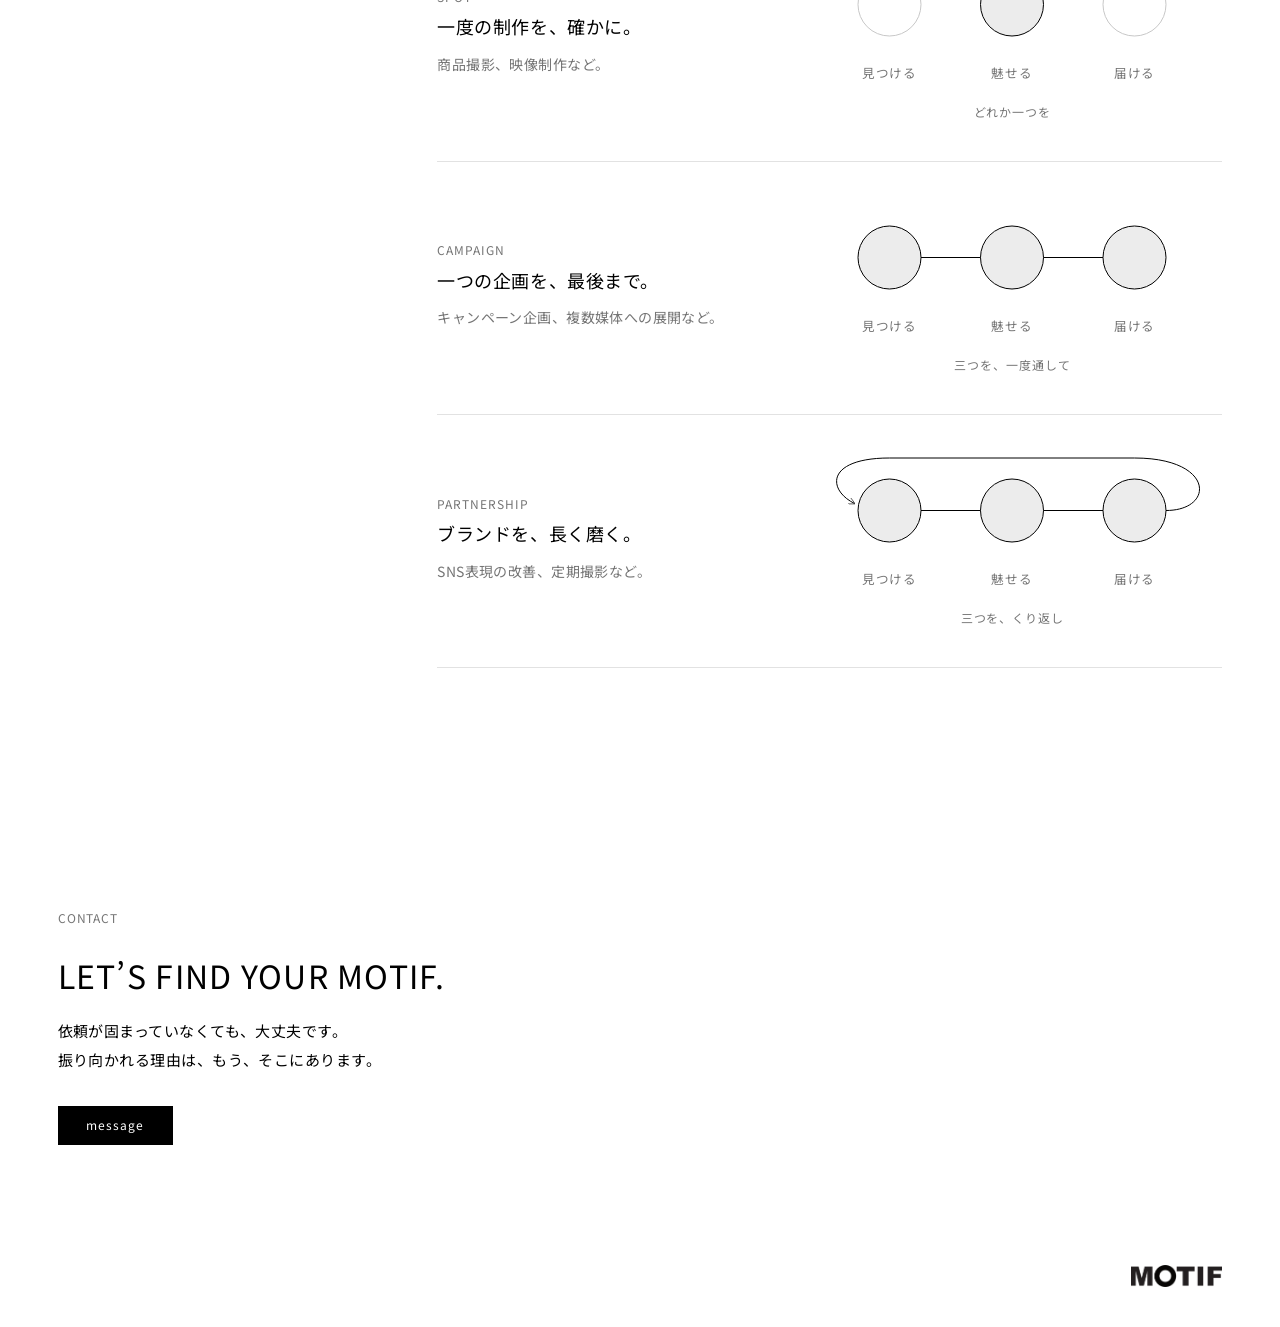
==== commit 951795f1: "WHAT WE DOの円がスクロールに合わせてMOTIFを中心に回る Co-Authored-By: Claude Opus 5.5 <noreply@anthropic.com>" ====
--- a/index.html
+++ b/index.html
@@ -207,7 +207,7 @@
       <h2 class="r-h">見つける、<wbr>魅せる、<wbr>届ける</h2>
     </div>
     <div class="col-right">
-      <svg class="venn-mini" viewBox="52 22 196 188" role="img" aria-label="見つける・魅せる・届けるの3つの円が重なり、真ん中にMOTIF"><circle class="c" cx="150" cy="88" r="62"/><circle class="c" cx="118" cy="143" r="62"/><circle class="c" cx="182" cy="143" r="62"/><image class="core-logo" href="assets/img/logo-motif-white.png?v=94e83e88" x="132" y="119" width="36" height="8.6"/><text x="150" y="58">見つける</text><text x="98" y="172">魅せる</text><text x="202" y="172">届ける</text></svg>
+      <svg class="venn-mini" viewBox="52 22 196 188" role="img" aria-label="見つける・魅せる・届けるの3つの円が重なり、真ん中にMOTIF"><g class="venn-rot"><circle class="c" cx="150" cy="88" r="62"/><circle class="c" cx="118" cy="143" r="62"/><circle class="c" cx="182" cy="143" r="62"/><text x="150" y="58">見つける</text><text x="98" y="172">魅せる</text><text x="202" y="172">届ける</text></g><image class="core-logo" href="assets/img/logo-motif-white.png?v=94e83e88" x="132" y="119" width="36" height="8.6"/></svg>
       <div class="venn" role="list">
         <div class="venn-circle" role="listitem">
           <p class="r-note">STORY DIRECTION</p>
@@ -282,6 +282,6 @@
   <a class="to-top" href="#" aria-label="ページの先頭へ戻る"><img class="logo-img footer-logo" src="assets/img/logo-motif.png?v=5520a973" alt="MOTIF" width="401" height="96" loading="lazy"></a>
 </footer>
 
-<script src="assets/js/main.js?v=f94ee6d8"></script>
+<script src="assets/js/main.js?v=e1274362"></script>
 </body>
 </html>
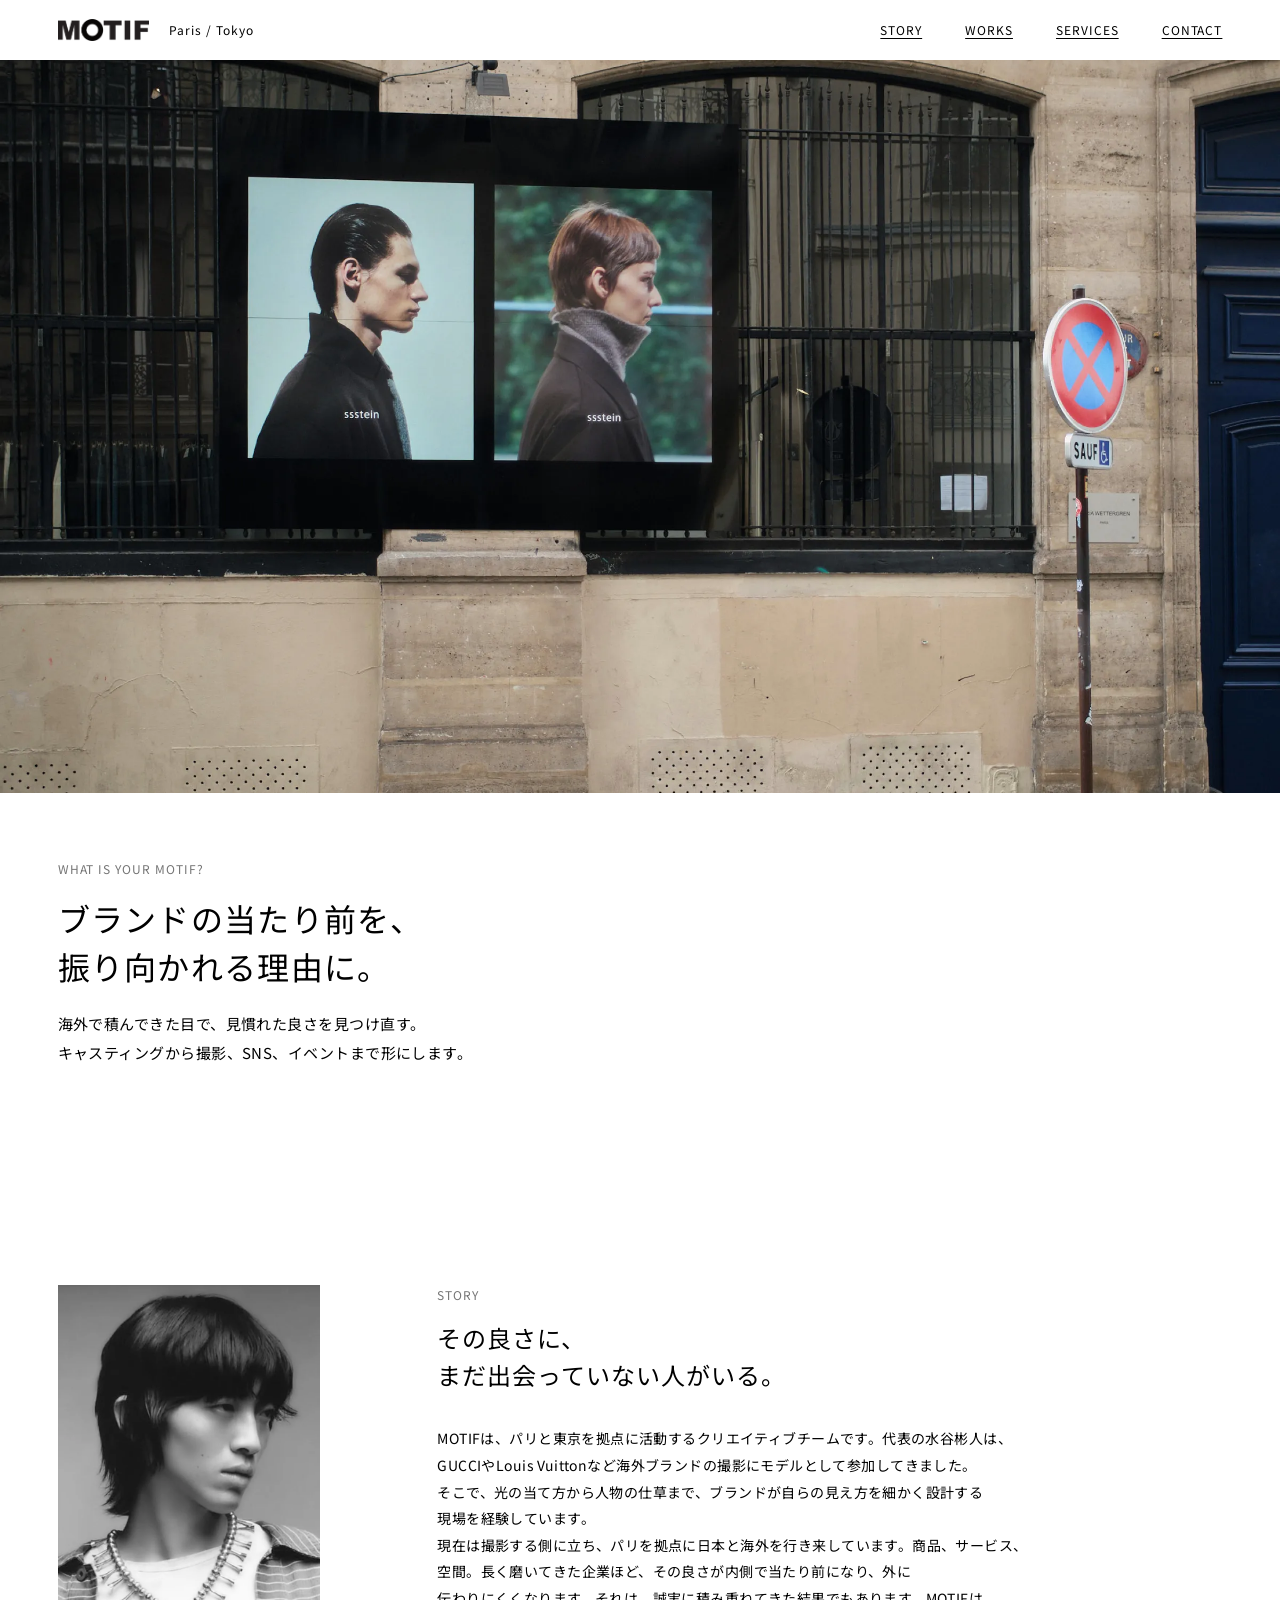
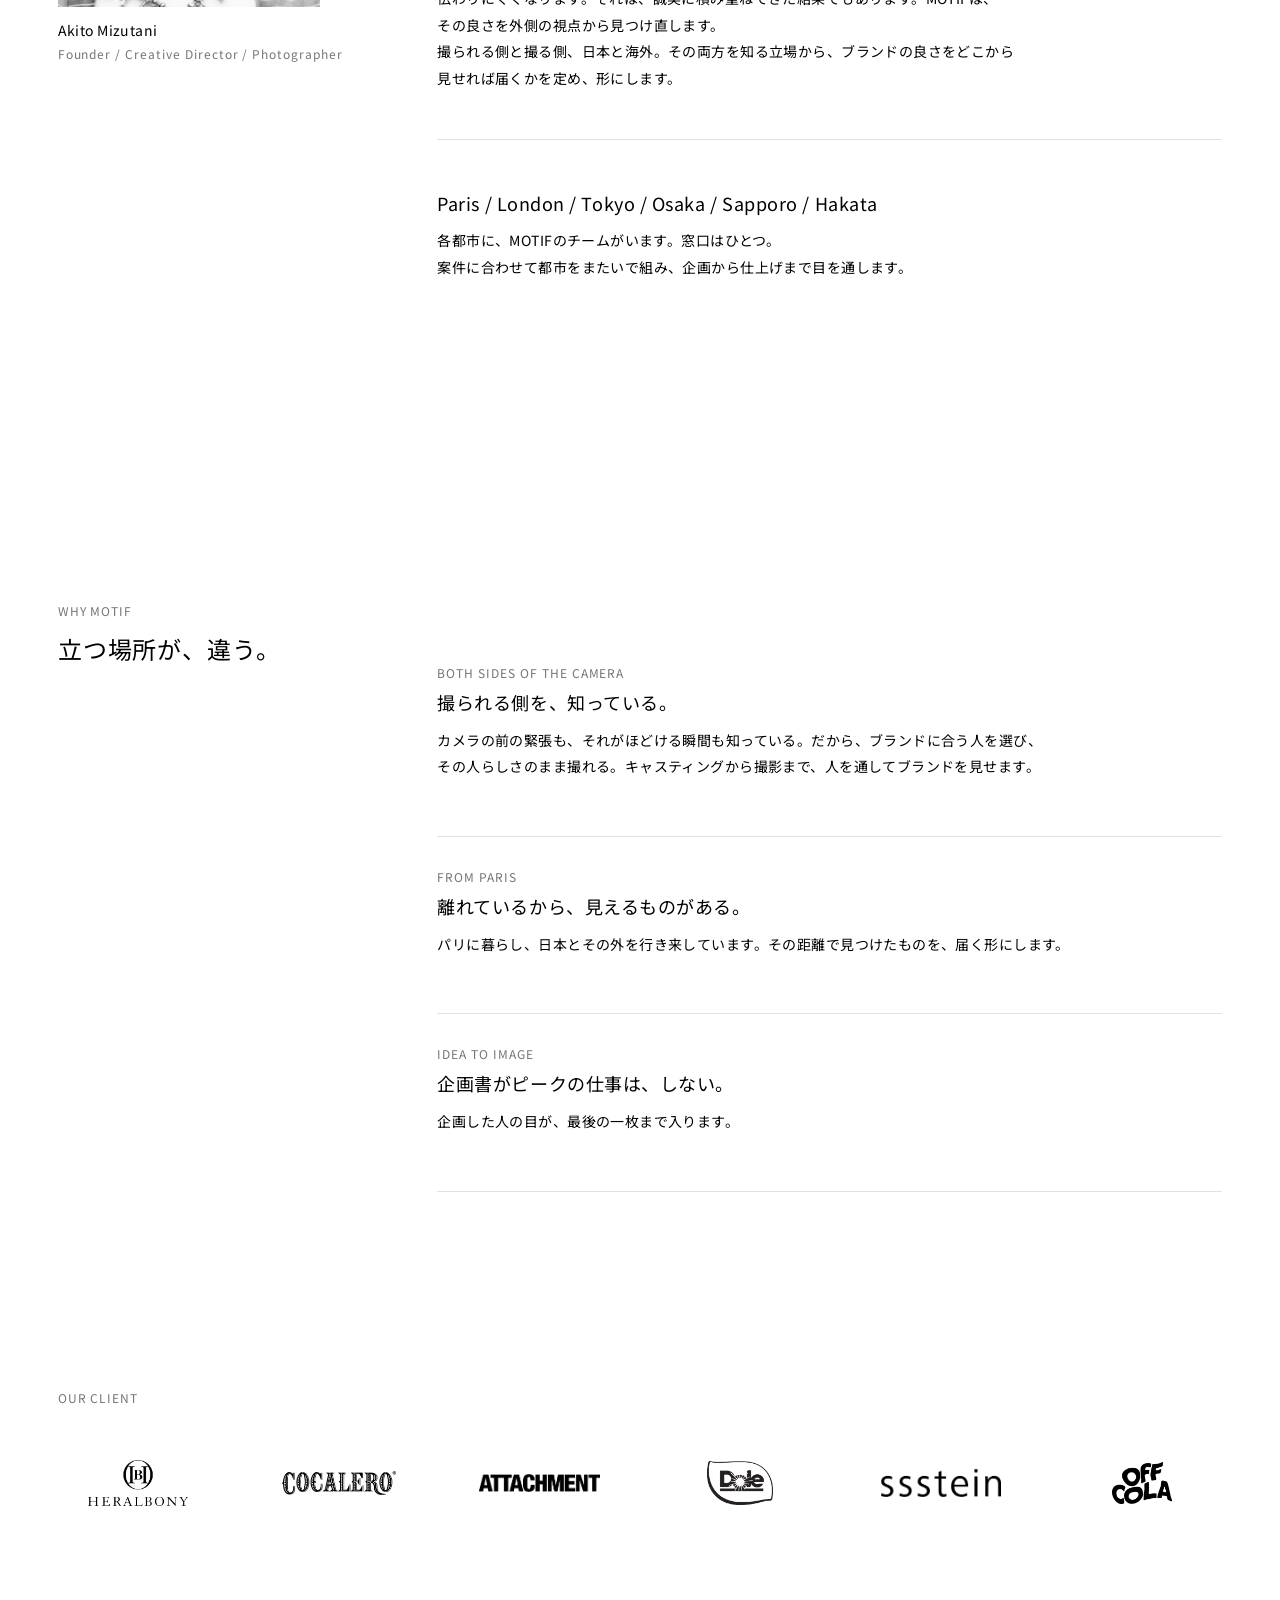
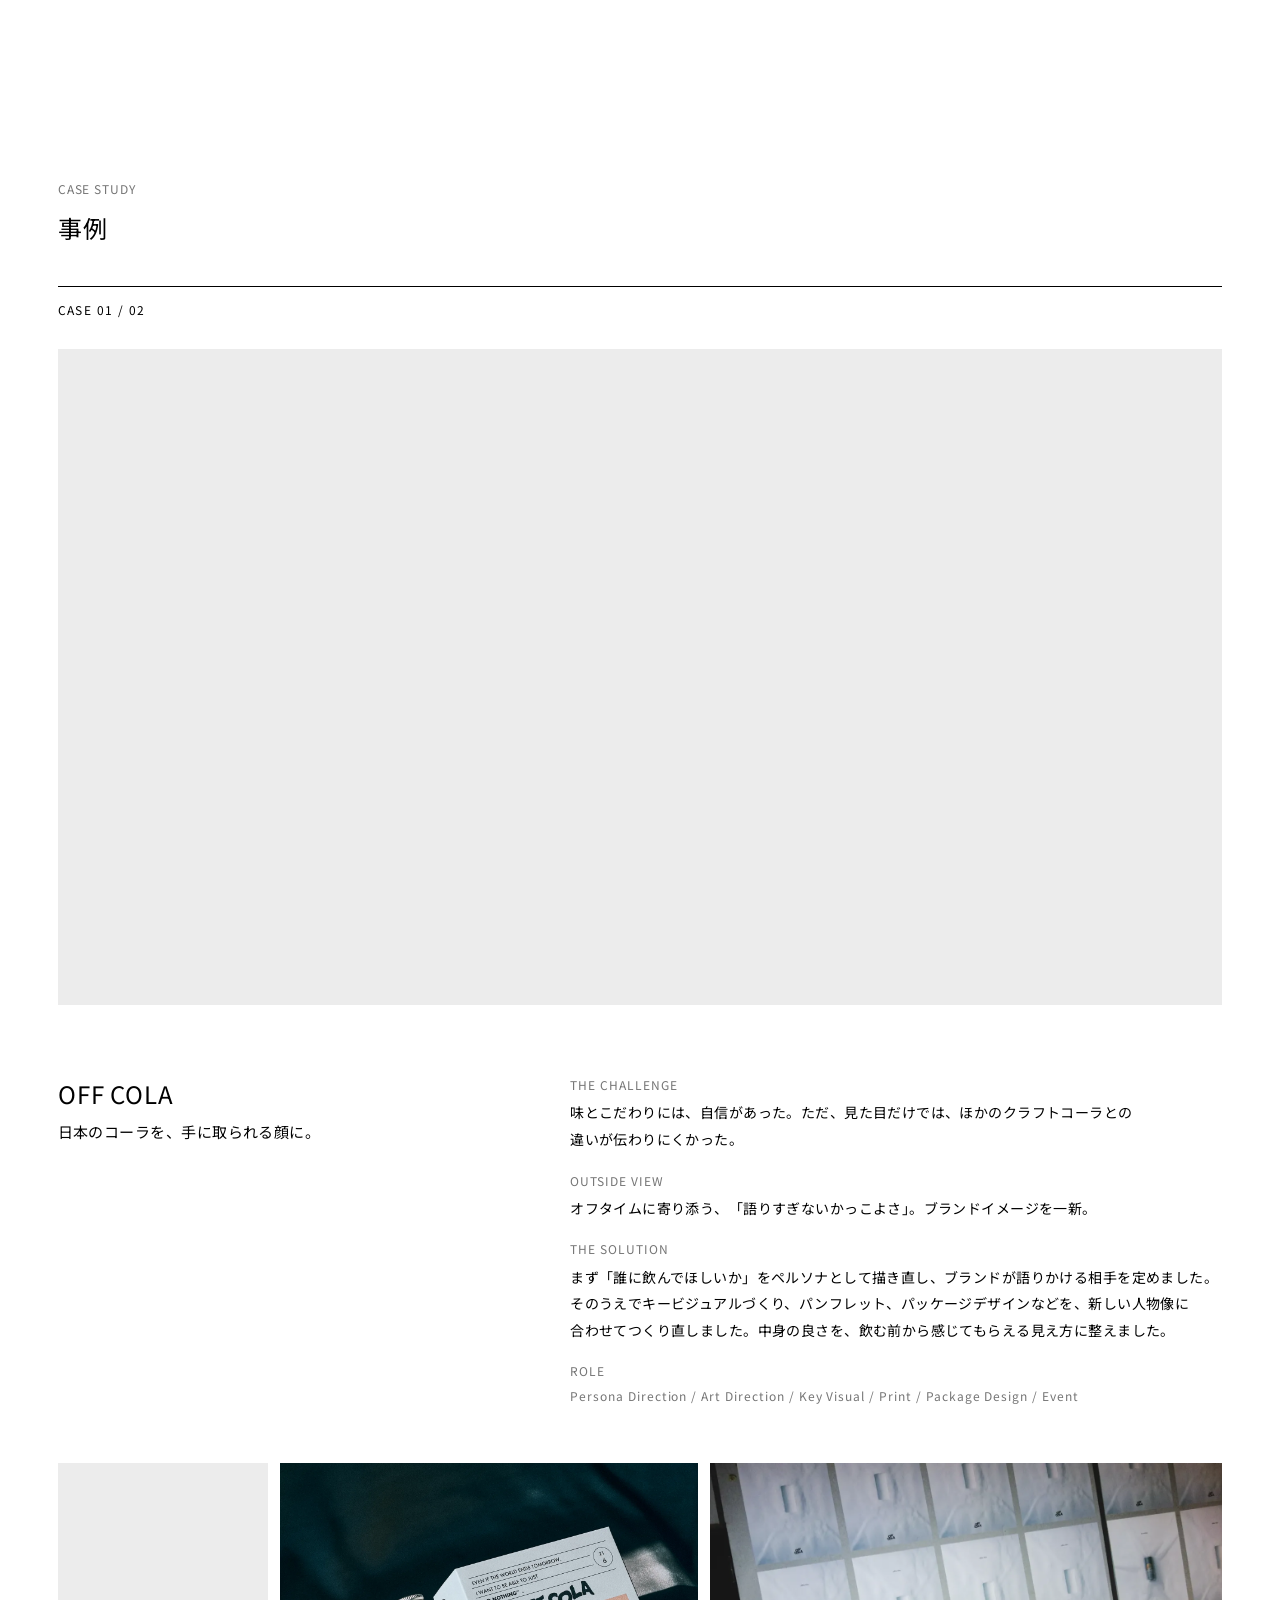
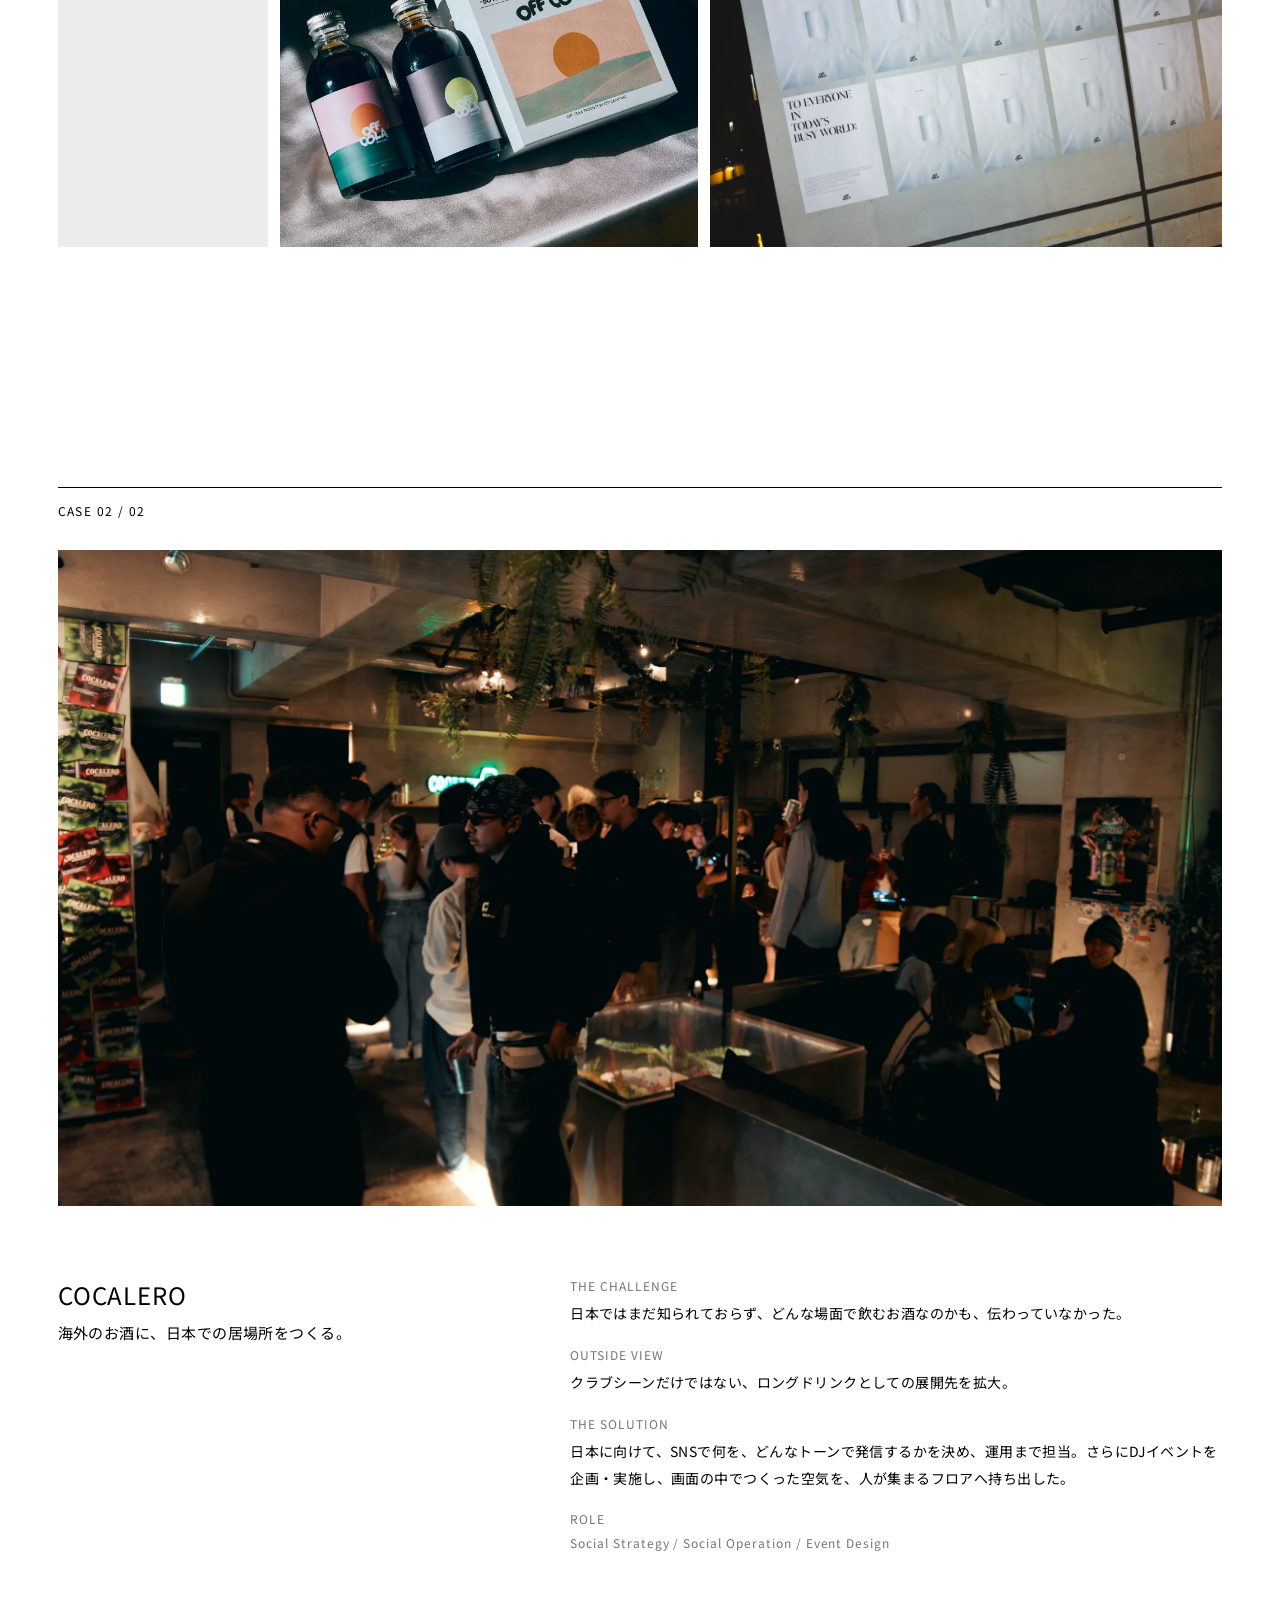
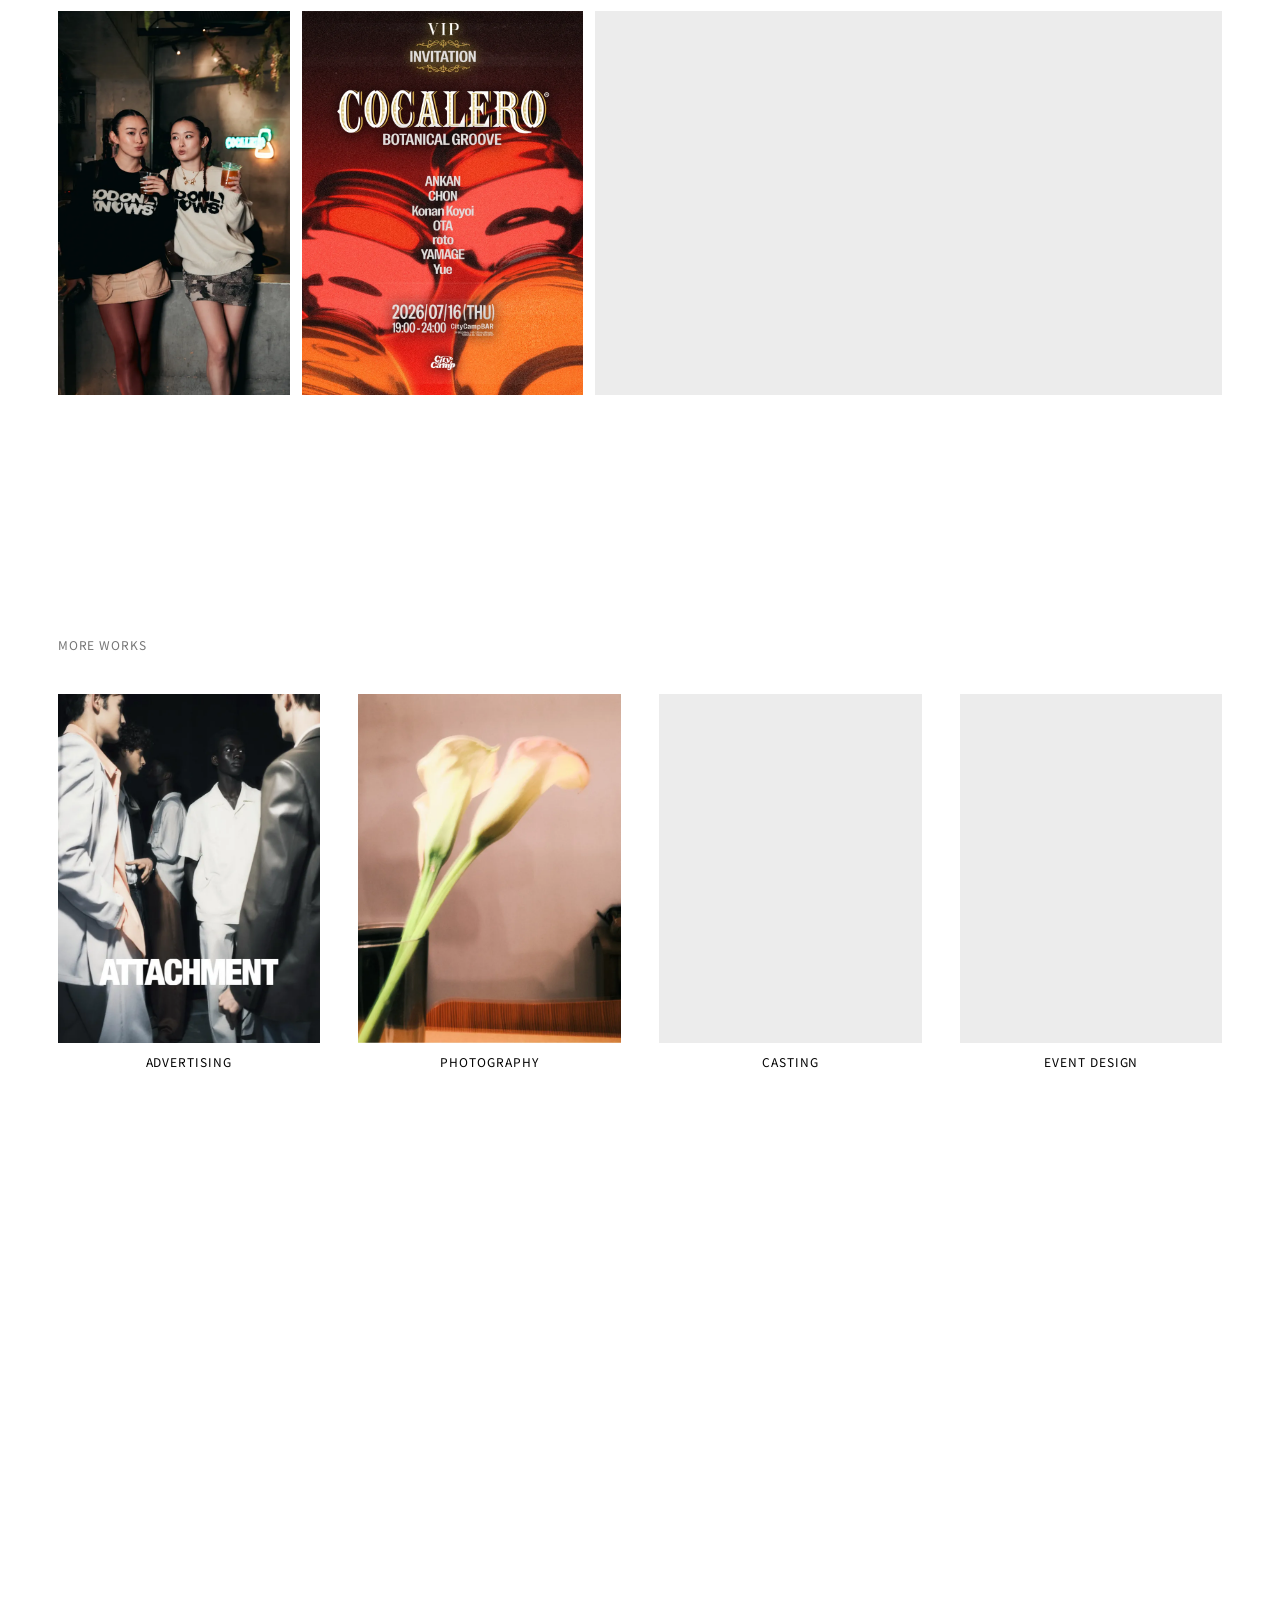
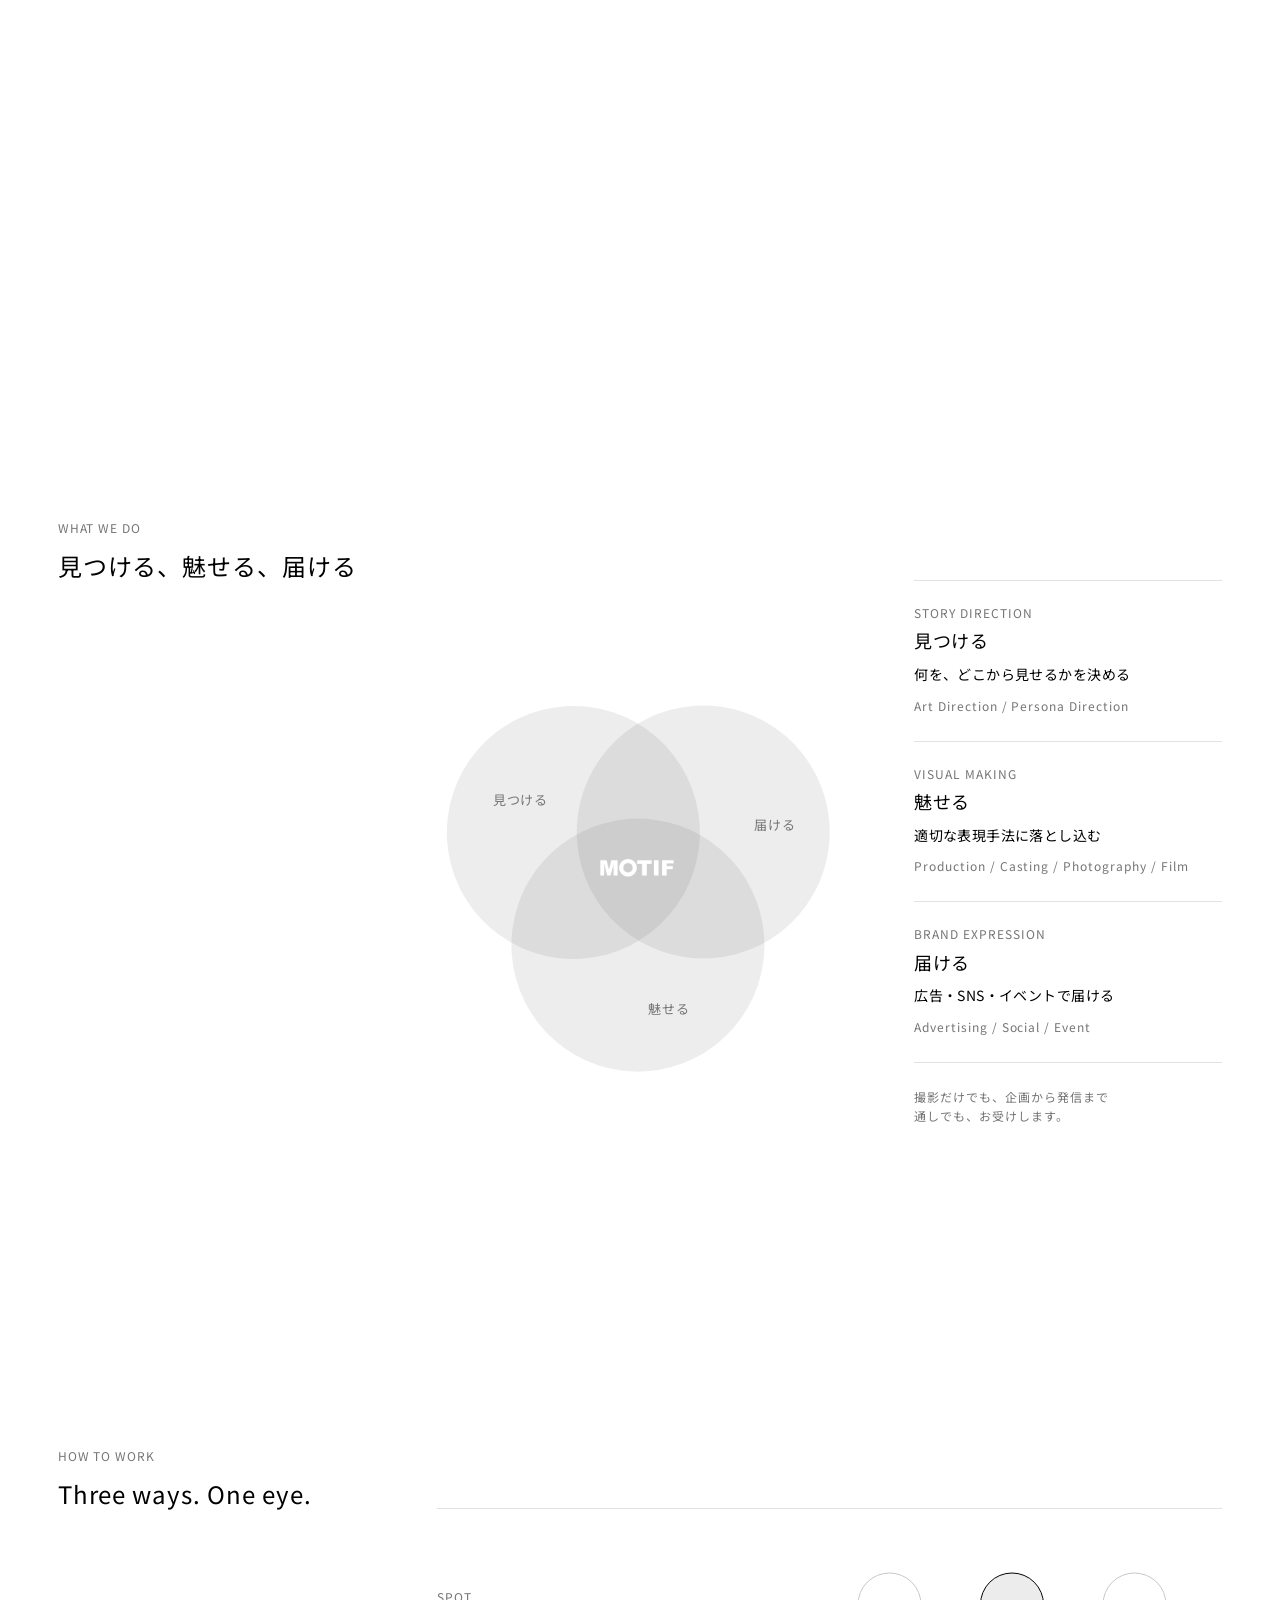
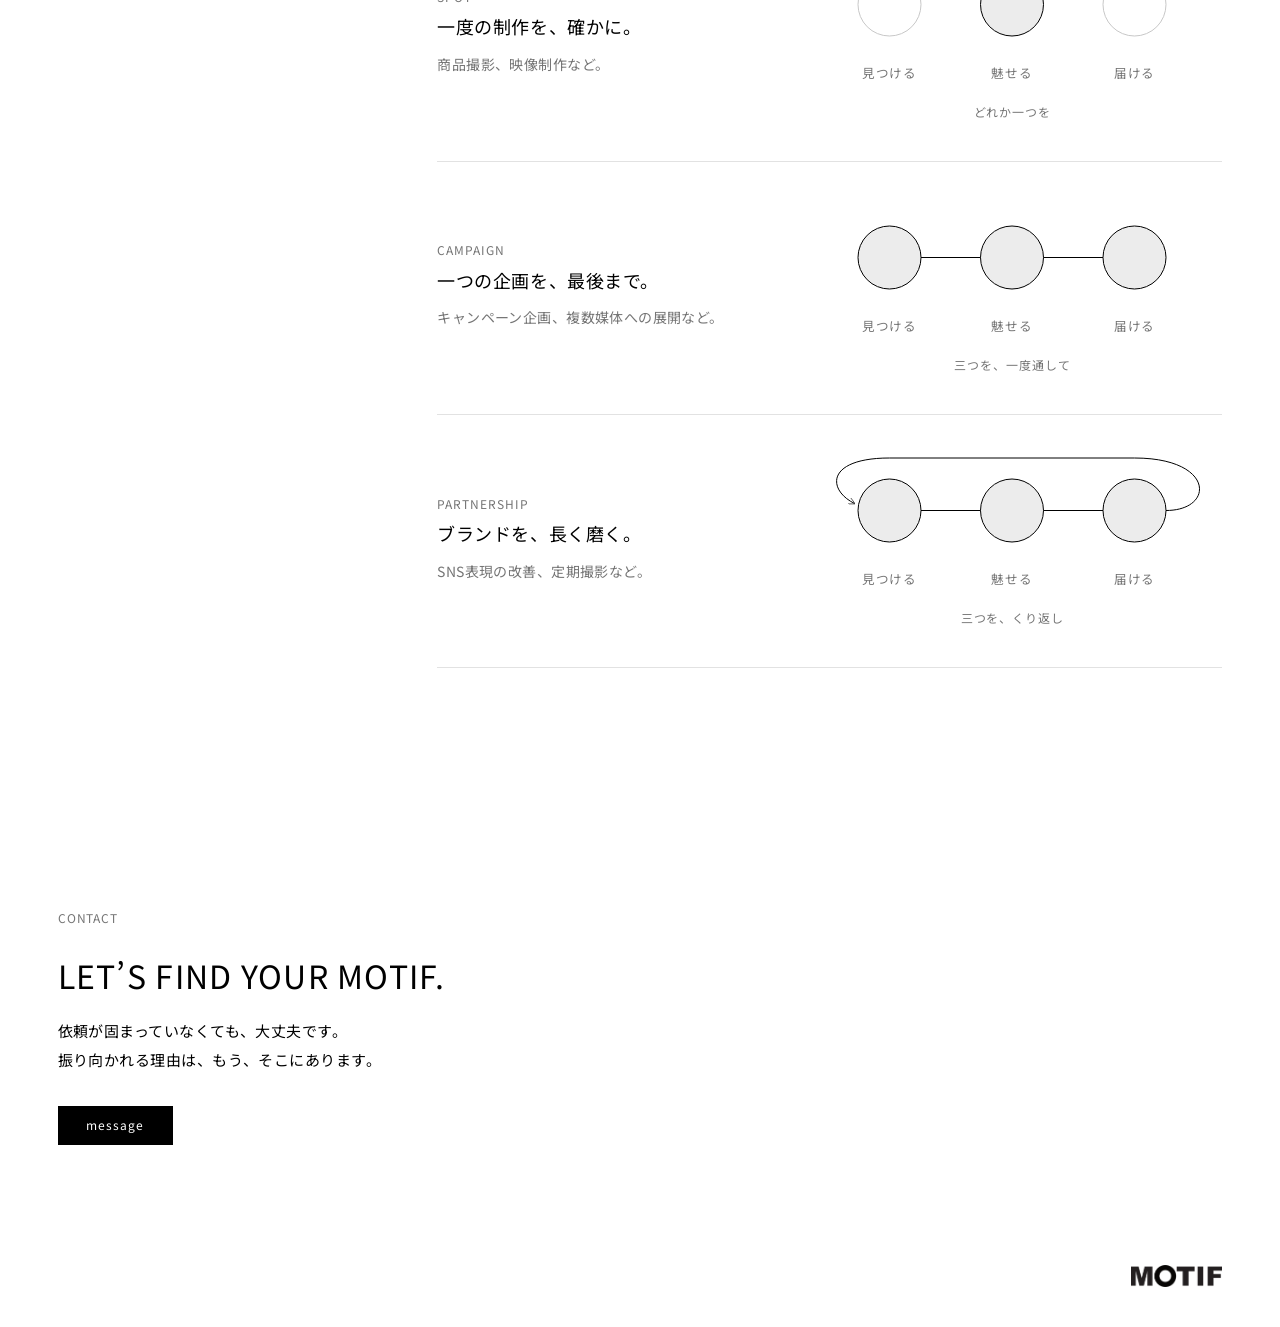
==== commit 0afb2da5: "オープニング:3つの円が回りながら1つの黒い円に重なり、その上でMOTIFが灯る Co-Authored-By: Claude Opus 5.5 <noreply@anthropic.com>" ====
--- a/index.html
+++ b/index.html
@@ -17,13 +17,13 @@
   <link rel="preconnect" href="https://fonts.googleapis.com">
   <link rel="preconnect" href="https://fonts.gstatic.com" crossorigin>
   <link id="font-link" href="https://fonts.googleapis.com/css2?family=Noto+Sans+JP:wght@400;700&display=swap" rel="stylesheet">
-  <link rel="stylesheet" href="assets/css/style.css?v=823306f8">
+  <link rel="stylesheet" href="assets/css/style.css?v=36646f81">
   <script>document.documentElement.classList.add("js");try{if(!sessionStorage.getItem("motif-intro"))document.documentElement.classList.add("intro-on")}catch(e){}</script>
   <script type="application/ld+json">{"@context": "https://schema.org", "@type": "Organization", "name": "MOTIF", "url": "https://motif-tokyo.com/", "logo": "https://motif-tokyo.com/assets/img/logo-motif.png?v=5520a973", "email": "contact@motif-tokyo.com", "description": "パリと東京を拠点に活動するクリエイティブチーム。ビジュアル制作・SNS運用・イベント企画。", "areaServed": ["JP", "FR"]}</script>
 </head>
 <body>
 
-<div class="opening" aria-hidden="true"><svg class="opening-lens" viewBox="52 22 196 188"><circle cx="150" cy="88" r="62"/><circle cx="118" cy="143" r="62"/><circle cx="182" cy="143" r="62"/></svg><img class="intro-logo" src="assets/img/logo-motif.png?v=5520a973" alt="" width="401" height="96"></div>
+<div class="opening" aria-hidden="true"><svg class="opening-lens" viewBox="52 30 196 188"><circle cx="150" cy="88" r="62"/><circle cx="118" cy="143" r="62"/><circle cx="182" cy="143" r="62"/></svg><img class="intro-logo" src="assets/img/logo-motif.png?v=5520a973" alt="" width="401" height="96"></div>
 
 <header class="site-header">
   <div class="wrap header-inner">
--- a/assets/css/style.css
+++ b/assets/css/style.css
@@ -356,19 +356,27 @@
          transform: translate(var(--tx, 0px), var(--ty, 0px)) scale(var(--s, 1)); }
 }
 @keyframes intro-out { to { background-color: rgba(0,0,0,0); } }
-/* 黒の中に、WHAT WE DO と同じ3つの円(レンズ)。ぼやけて離れた円が寄ってピントが合い、
-   3つが重なる真ん中でMOTIFが点滅して灯る。円は暗めのグレーで控えめに(主役は黒の間) */
-/* 大きさは WHAT WE DO の図と同じ比率(ロゴ幅=図の幅の約18%)。ロゴ30px→図680px、スマホはロゴ24px→図545px */
-.opening-lens { position: absolute; width: 680px; max-width: none; height: auto; left: calc(50% - 340px); top: calc(50% - 357.4px);
+/* 黒の中に、WHAT WE DO と同じ3つの円(レンズ)。
+   ぼやけたグレーの3つの円が、回りながら中心(3つが重なるところ=MOTIF)へ寄って1つの円になる。
+   1つになるにつれて輪郭ははっきり、色は背景に近い黒へ。その黒い円の上でMOTIFが灯る。
+   図の中心=3つの重なりの中心(150,124)が画面の中央に来るよう viewBox を合わせてある。
+   大きさは WHAT WE DO の図と同じ比率(ロゴ幅=図の幅の約18%)。ロゴ30px→図680px、スマホはロゴ24px→図545px */
+.opening-lens { position: absolute; width: 680px; max-width: none; height: auto; left: calc(50% - 340px); top: calc(50% - 326.1px);
   opacity: 0; overflow: visible; pointer-events: none;
-  animation: intro-lens 1.3s cubic-bezier(.2,.7,.2,1) .1s forwards, intro-lens-out .5s ease 2.1s forwards; }
-.opening-lens circle { fill: rgba(255,255,255,.022); animation: intro-lens-move 1.3s cubic-bezier(.2,.7,.2,1) .1s backwards; }
-.opening-lens circle:nth-of-type(1) { --mx: 0px; --my: -12px; }
-.opening-lens circle:nth-of-type(2) { --mx: -12px; --my: 7px; }
-.opening-lens circle:nth-of-type(3) { --mx: 12px; --my: 7px; }
-/* 見せるためではなく気配として:ピントが合っても輪郭はぼけたまま残す */
-@keyframes intro-lens { from { opacity: 0; filter: blur(22px); } 35% { opacity: 1; } to { opacity: 1; filter: blur(7px); } }
-@keyframes intro-lens-move { from { transform: translate(var(--mx), var(--my)); } to { transform: none; } }
+  animation: intro-lens 1.7s cubic-bezier(.45,0,.2,1) .1s forwards, intro-lens-out .5s ease 2.1s forwards; }
+.opening-lens circle { fill: rgba(255,255,255,.04); animation: intro-lens-merge 1.7s cubic-bezier(.45,0,.2,1) .1s forwards; }
+.opening-lens circle:nth-of-type(1) { --tx: 0px;  --ty: 36px; }
+.opening-lens circle:nth-of-type(2) { --tx: 32px; --ty: -19px; }
+.opening-lens circle:nth-of-type(3) { --tx: -32px; --ty: -19px; }
+@keyframes intro-lens {
+  from { opacity: 0; filter: blur(20px); transform: rotate(-120deg); }
+  25%  { opacity: 1; }
+  to   { opacity: 1; filter: blur(0); transform: rotate(0deg); }
+}
+@keyframes intro-lens-merge {
+  from { transform: none; fill: rgba(255,255,255,.04); }
+  to   { transform: translate(var(--tx), var(--ty)); fill: #0c0c0c; }
+}
 @keyframes intro-lens-out { from { opacity: 1; } to { opacity: 0; } }
 /* ページ側:少し手前から奥へ収まる(ヘッダーは動かさない。ロゴの着地点なので) */
 .intro-on main { animation: intro-enter 1.1s cubic-bezier(.2,.7,.2,1) 2.3s backwards; }
@@ -383,7 +391,7 @@
 .intro-skipped main { animation: intro-enter .6s cubic-bezier(.2,.7,.2,1) 0s backwards !important; }
 .intro-skipped .site-header .logo-img { animation: none !important; }
 @media (max-width: 760px) { .intro-logo { height: 24px; }
-  .opening-lens { width: 545px; left: calc(50% - 272.5px); top: calc(50% - 286.5px); } }
+  .opening-lens { width: 545px; left: calc(50% - 272.5px); top: calc(50% - 261.4px); } }
 @media (prefers-reduced-motion: reduce) {
   .opening { display: none !important; }
   .js main, .js .site-header .logo-img { animation: none !important; }
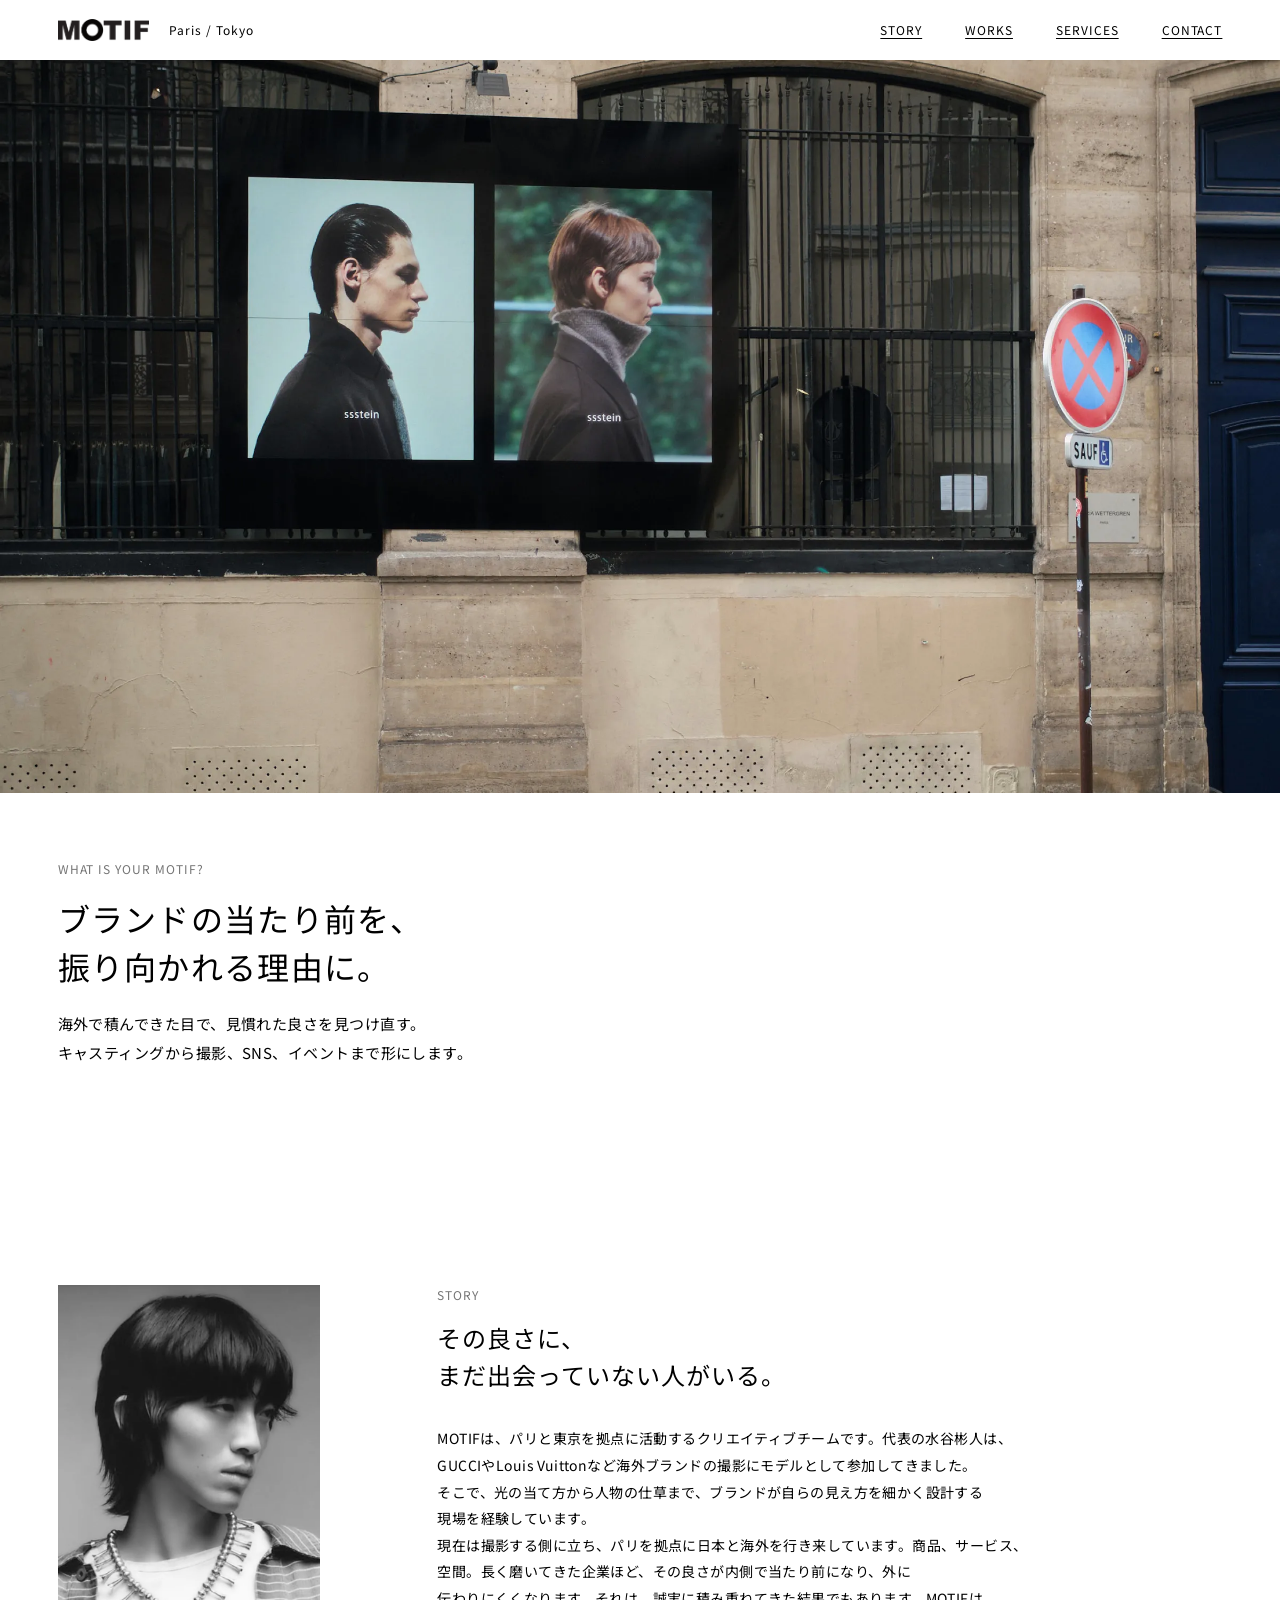
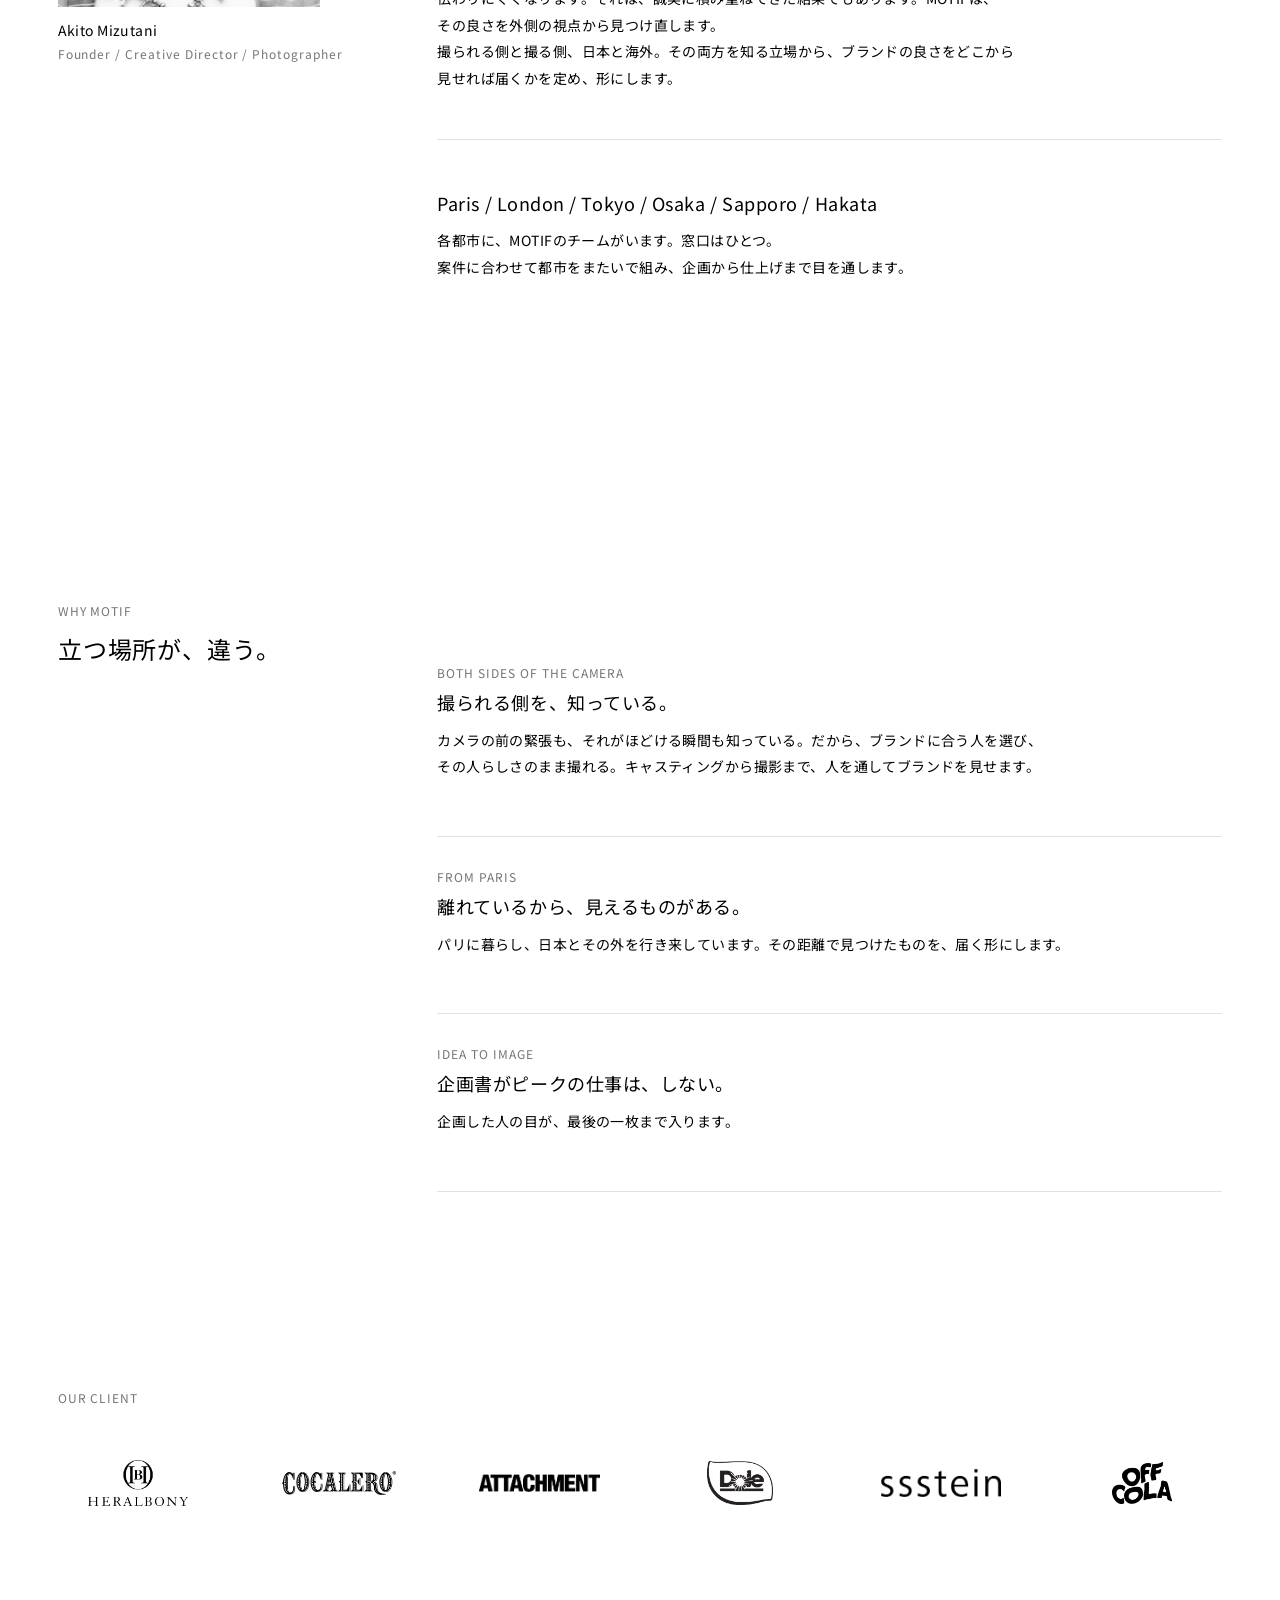
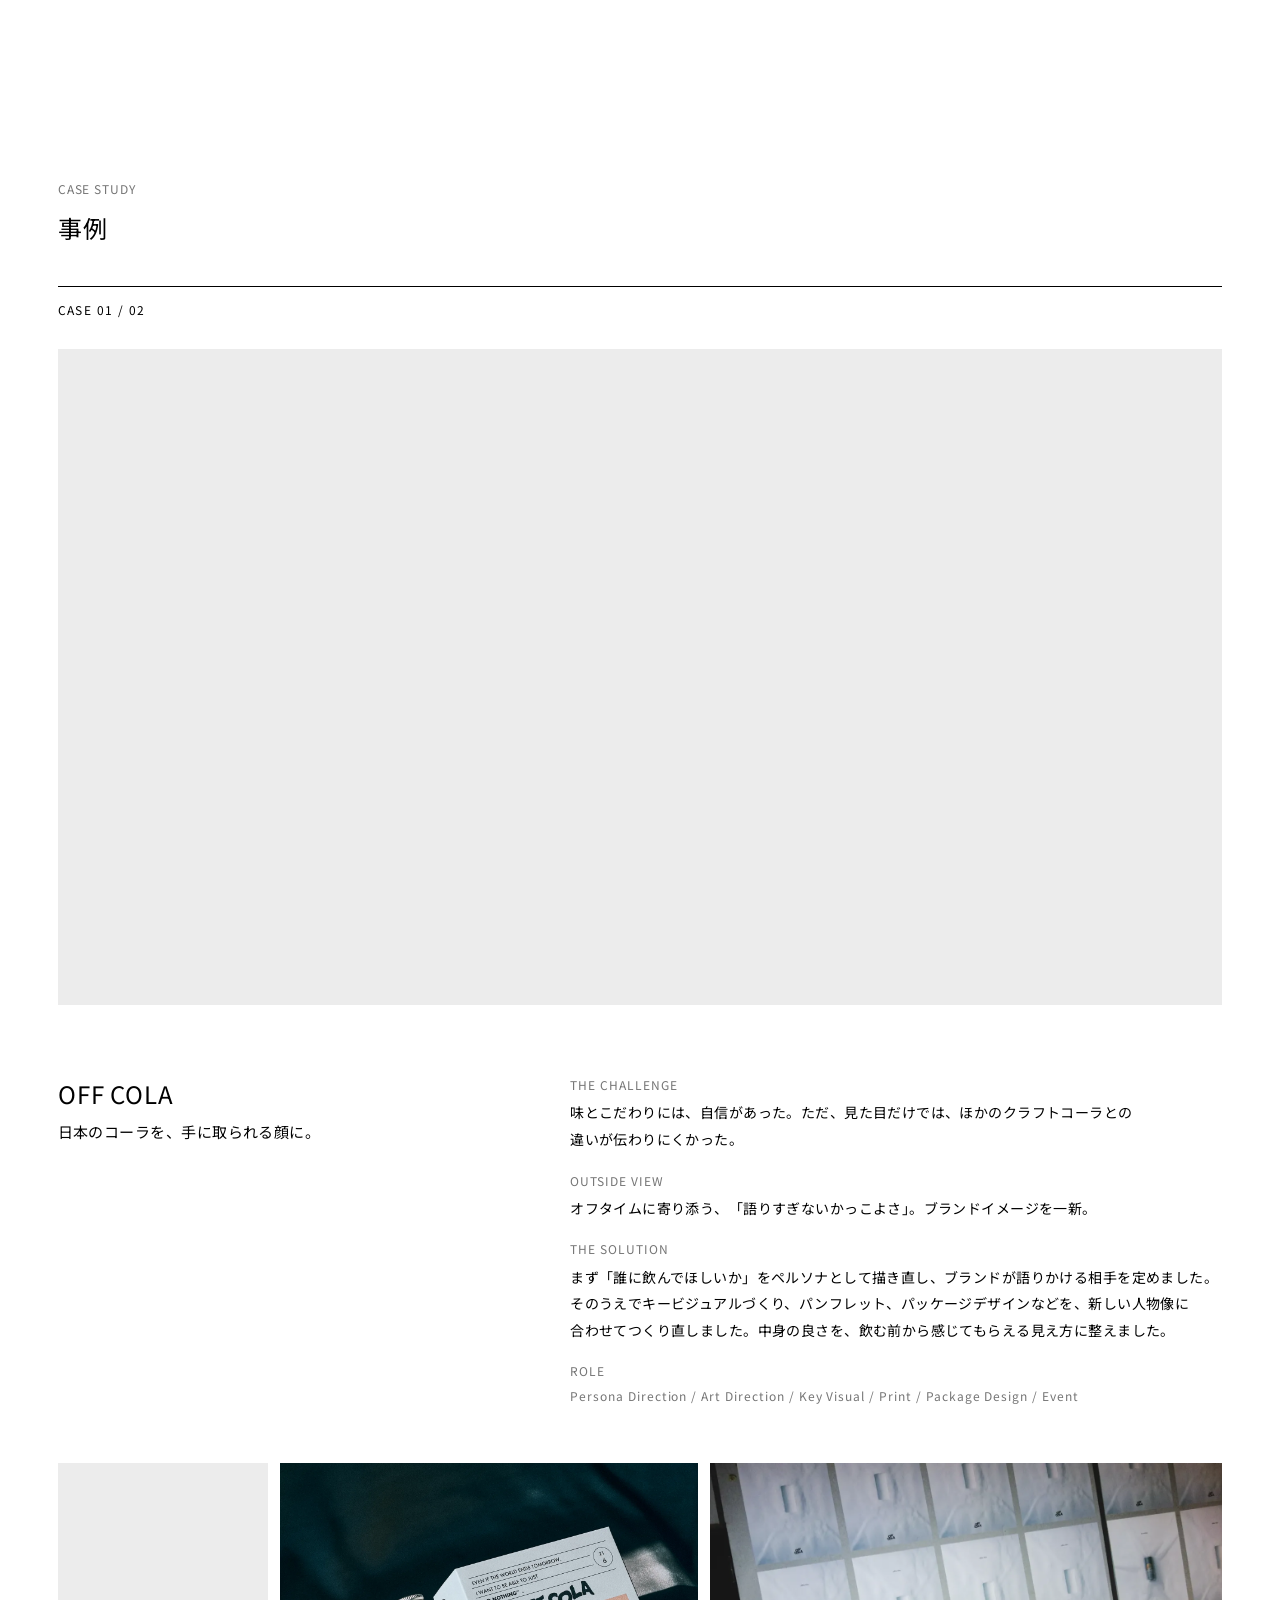
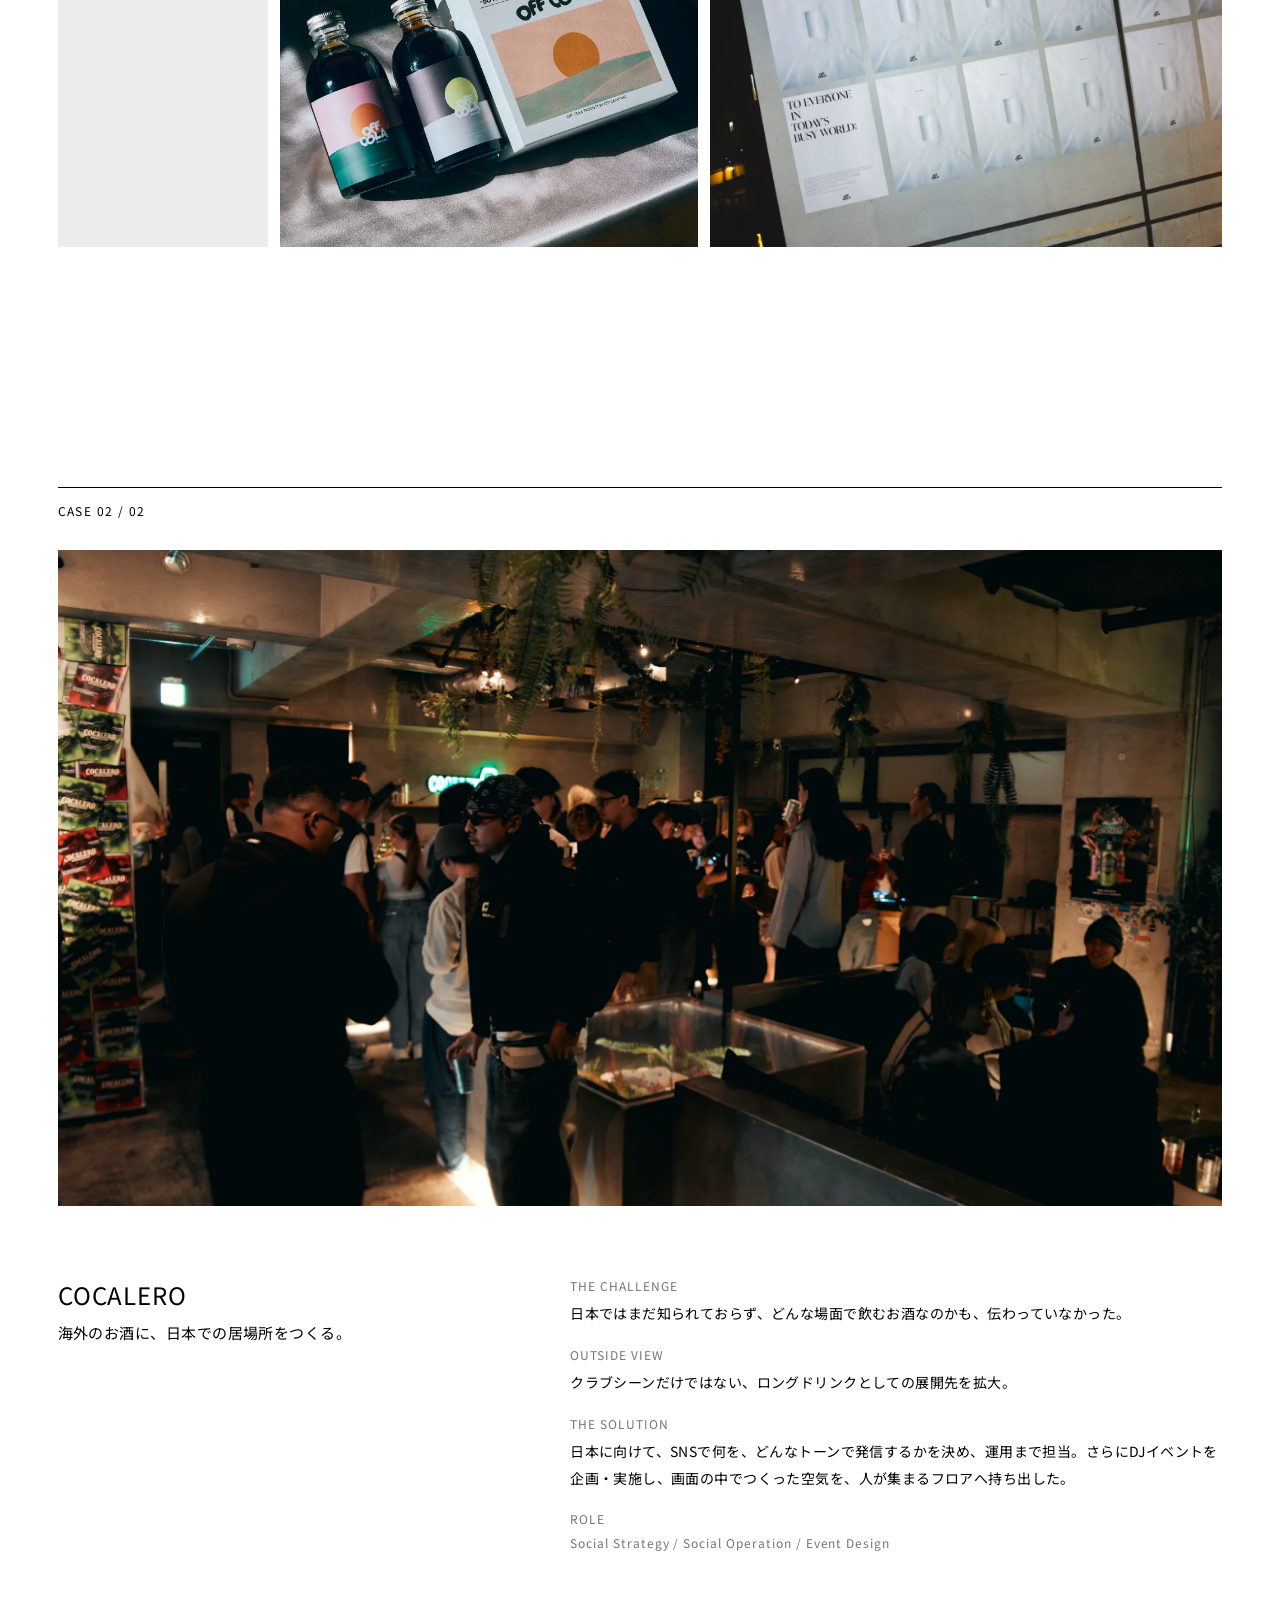
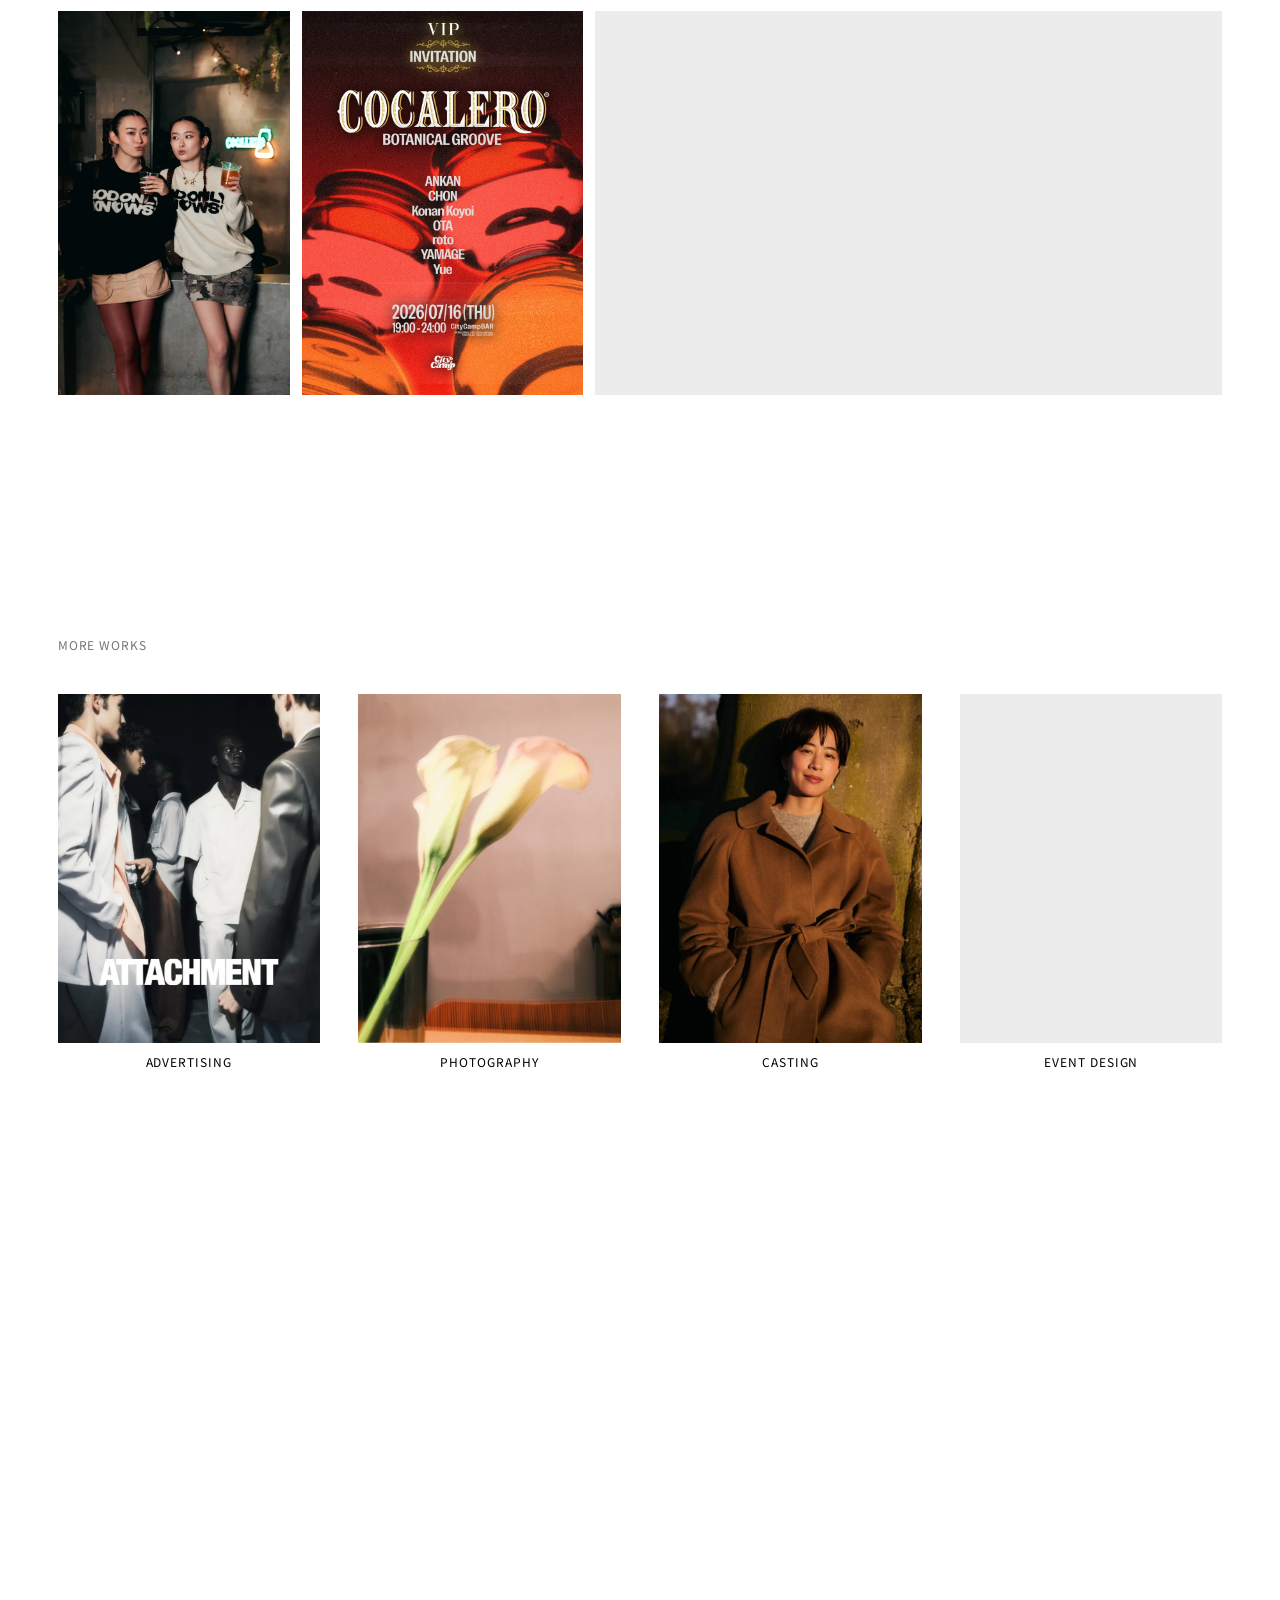
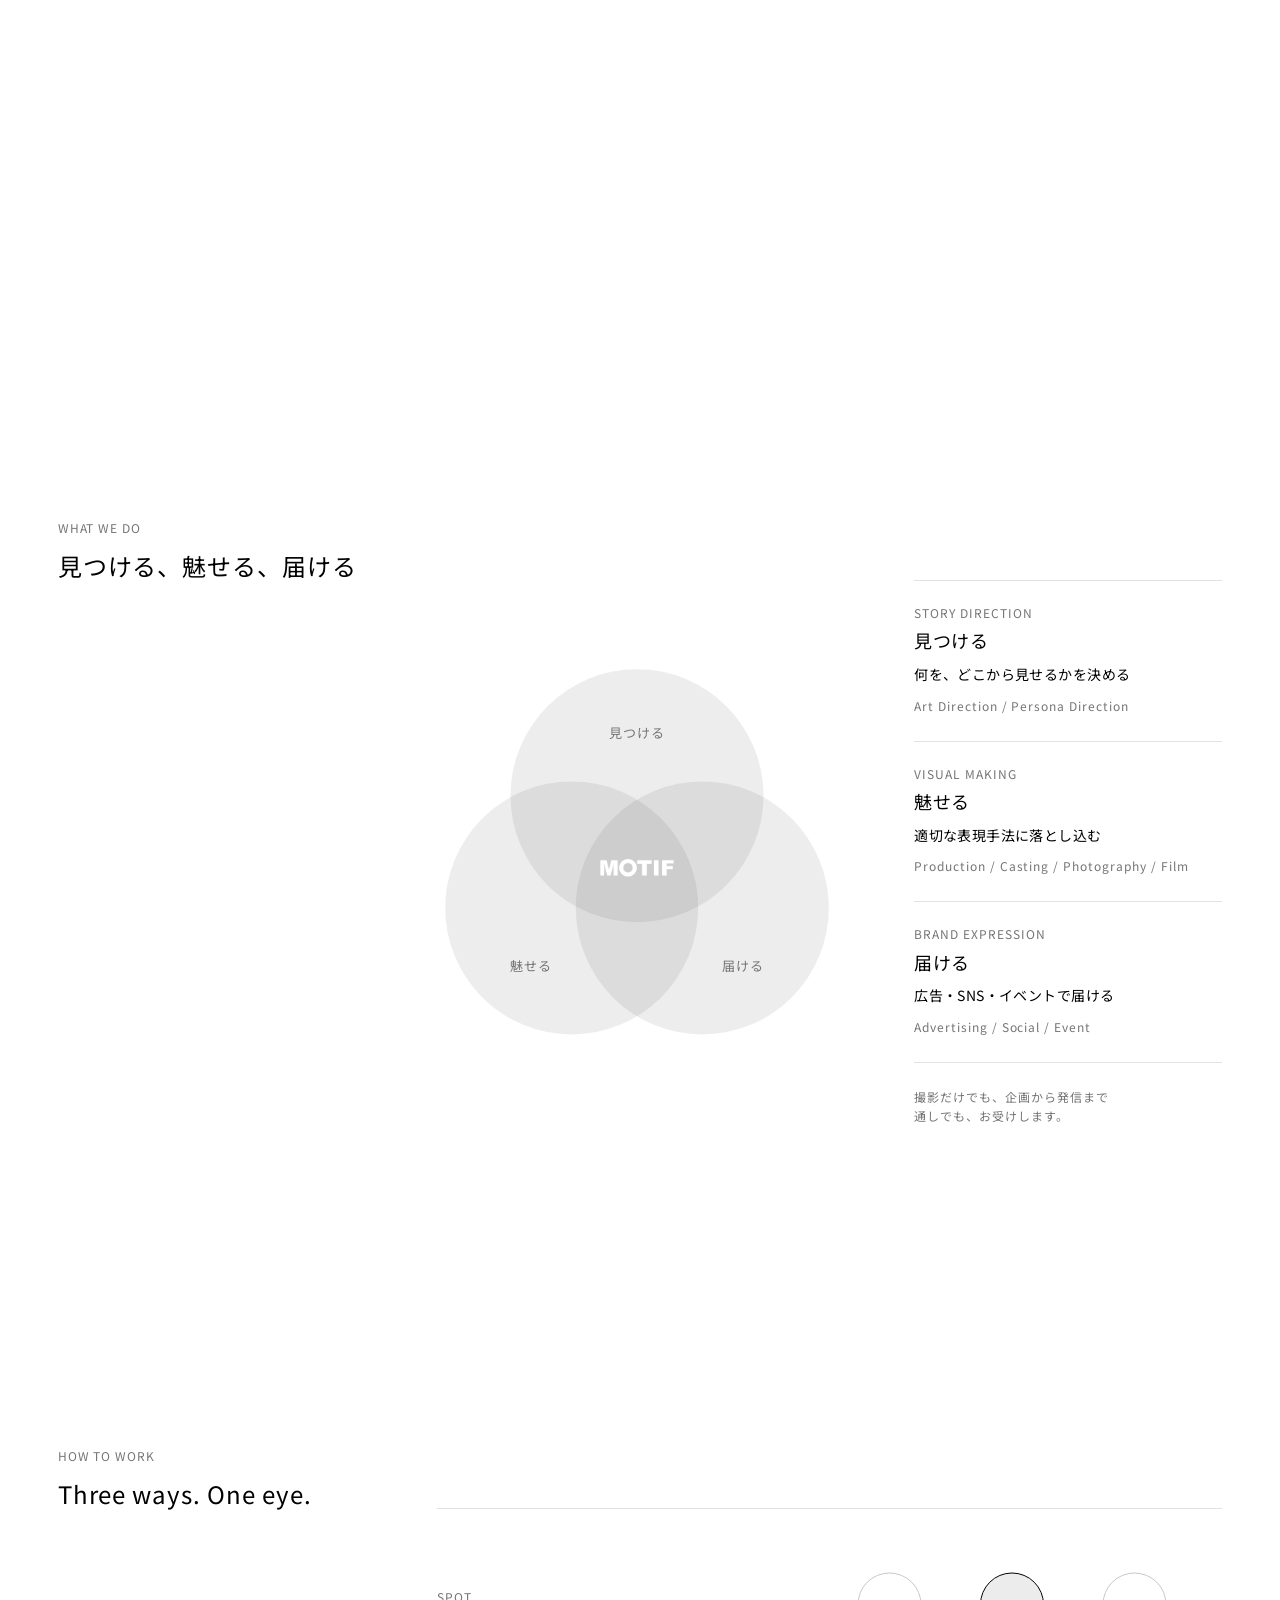
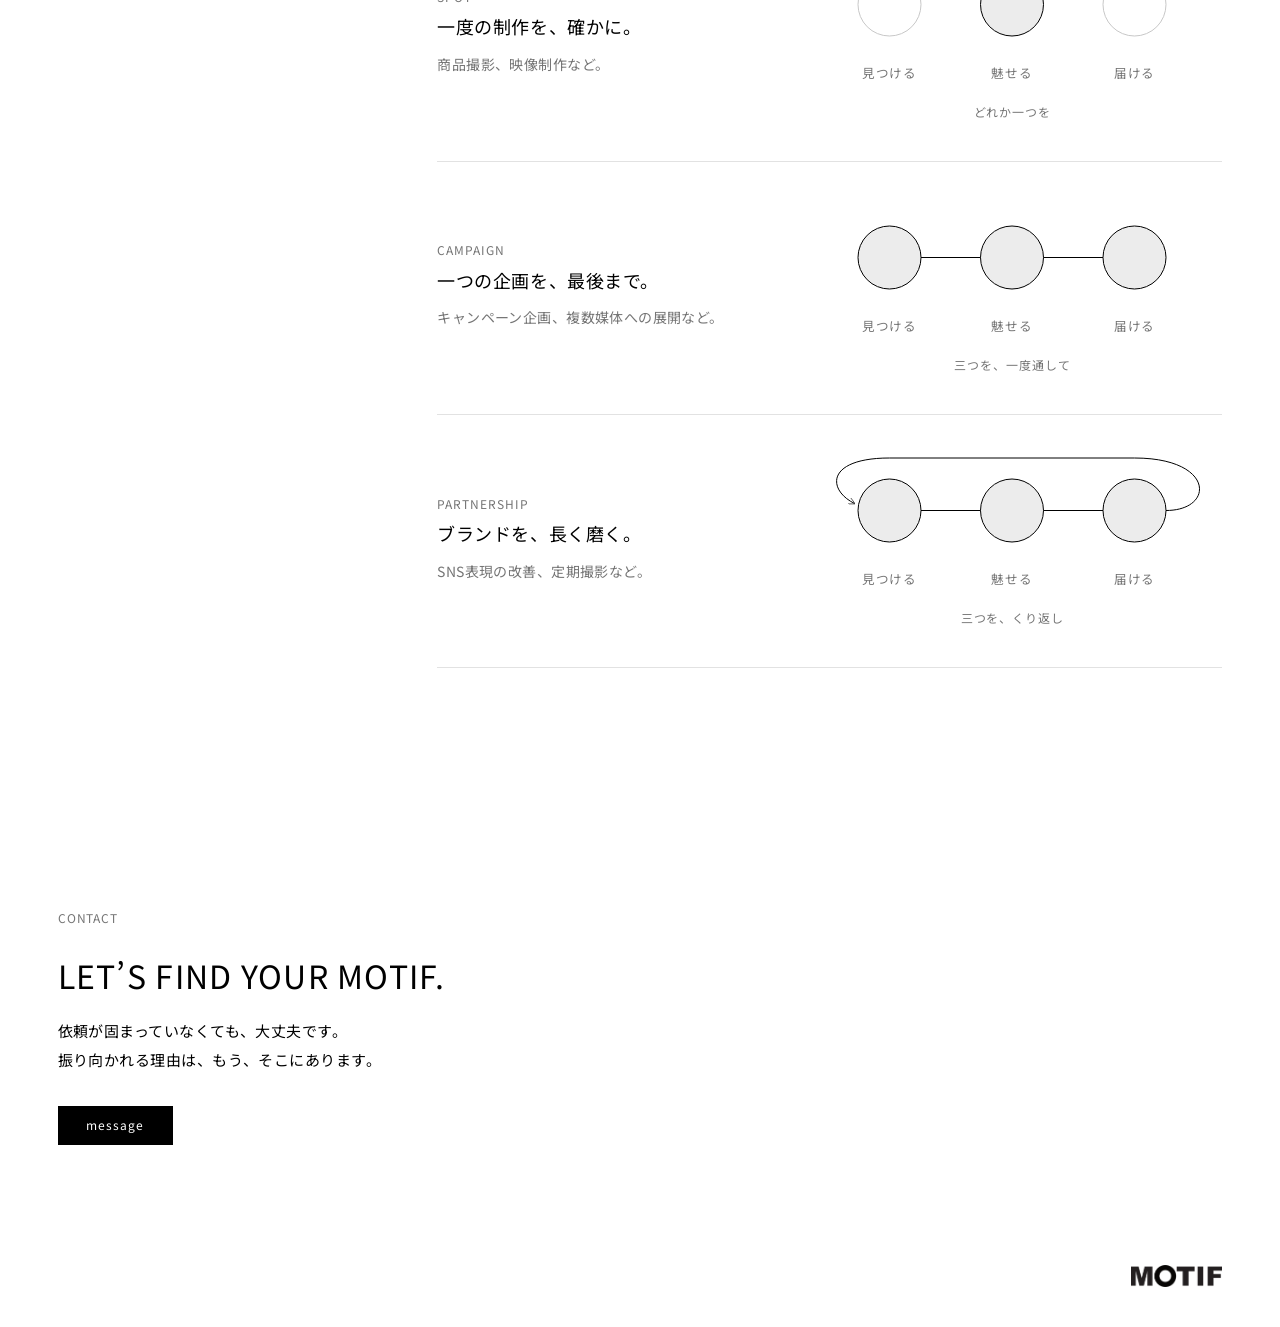
==== commit eb68fb7f: "オープニングの重なった円を背景と同じ黒に、WHAT WE DOの回転をやめる Co-Authored-By: Claude Opus 5.5 <noreply@anthropic.com>" ====
--- a/index.html
+++ b/index.html
@@ -17,7 +17,7 @@
   <link rel="preconnect" href="https://fonts.googleapis.com">
   <link rel="preconnect" href="https://fonts.gstatic.com" crossorigin>
   <link id="font-link" href="https://fonts.googleapis.com/css2?family=Noto+Sans+JP:wght@400;700&display=swap" rel="stylesheet">
-  <link rel="stylesheet" href="assets/css/style.css?v=36646f81">
+  <link rel="stylesheet" href="assets/css/style.css?v=47ed5776">
   <script>document.documentElement.classList.add("js");try{if(!sessionStorage.getItem("motif-intro"))document.documentElement.classList.add("intro-on")}catch(e){}</script>
   <script type="application/ld+json">{"@context": "https://schema.org", "@type": "Organization", "name": "MOTIF", "url": "https://motif-tokyo.com/", "logo": "https://motif-tokyo.com/assets/img/logo-motif.png?v=5520a973", "email": "contact@motif-tokyo.com", "description": "パリと東京を拠点に活動するクリエイティブチーム。ビジュアル制作・SNS運用・イベント企画。", "areaServed": ["JP", "FR"]}</script>
 </head>
@@ -207,7 +207,7 @@
       <h2 class="r-h">見つける、<wbr>魅せる、<wbr>届ける</h2>
     </div>
     <div class="col-right">
-      <svg class="venn-mini" viewBox="52 22 196 188" role="img" aria-label="見つける・魅せる・届けるの3つの円が重なり、真ん中にMOTIF"><g class="venn-rot"><circle class="c" cx="150" cy="88" r="62"/><circle class="c" cx="118" cy="143" r="62"/><circle class="c" cx="182" cy="143" r="62"/><text x="150" y="58">見つける</text><text x="98" y="172">魅せる</text><text x="202" y="172">届ける</text></g><image class="core-logo" href="assets/img/logo-motif-white.png?v=94e83e88" x="132" y="119" width="36" height="8.6"/></svg>
+      <svg class="venn-mini" viewBox="52 22 196 188" role="img" aria-label="見つける・魅せる・届けるの3つの円が重なり、真ん中にMOTIF"><circle class="c" cx="150" cy="88" r="62"/><circle class="c" cx="118" cy="143" r="62"/><circle class="c" cx="182" cy="143" r="62"/><text x="150" y="58">見つける</text><text x="98" y="172">魅せる</text><text x="202" y="172">届ける</text><image class="core-logo" href="assets/img/logo-motif-white.png?v=94e83e88" x="132" y="119" width="36" height="8.6"/></svg>
       <div class="venn" role="list">
         <div class="venn-circle" role="listitem">
           <p class="r-note">STORY DIRECTION</p>
@@ -282,6 +282,6 @@
   <a class="to-top" href="#" aria-label="ページの先頭へ戻る"><img class="logo-img footer-logo" src="assets/img/logo-motif.png?v=5520a973" alt="MOTIF" width="401" height="96" loading="lazy"></a>
 </footer>
 
-<script src="assets/js/main.js?v=e1274362"></script>
+<script src="assets/js/main.js?v=f94ee6d8"></script>
 </body>
 </html>
--- a/assets/css/style.css
+++ b/assets/css/style.css
@@ -358,7 +358,7 @@
 @keyframes intro-out { to { background-color: rgba(0,0,0,0); } }
 /* 黒の中に、WHAT WE DO と同じ3つの円(レンズ)。
    ぼやけたグレーの3つの円が、回りながら中心(3つが重なるところ=MOTIF)へ寄って1つの円になる。
-   1つになるにつれて輪郭ははっきり、色は背景に近い黒へ。その黒い円の上でMOTIFが灯る。
+   1つになるにつれて輪郭ははっきり、色は背景と同じ黒へ(重なりきると円は消える)。そこでMOTIFが灯る。
    図の中心=3つの重なりの中心(150,124)が画面の中央に来るよう viewBox を合わせてある。
    大きさは WHAT WE DO の図と同じ比率(ロゴ幅=図の幅の約18%)。ロゴ30px→図680px、スマホはロゴ24px→図545px */
 .opening-lens { position: absolute; width: 680px; max-width: none; height: auto; left: calc(50% - 340px); top: calc(50% - 326.1px);
@@ -375,7 +375,7 @@
 }
 @keyframes intro-lens-merge {
   from { transform: none; fill: rgba(255,255,255,.04); }
-  to   { transform: translate(var(--tx), var(--ty)); fill: #0c0c0c; }
+  to   { transform: translate(var(--tx), var(--ty)); fill: #000; }   /* 重なりきったら背景と同じ黒=円は消える */
 }
 @keyframes intro-lens-out { from { opacity: 1; } to { opacity: 0; } }
 /* ページ側:少し手前から奥へ収まる(ヘッダーは動かさない。ロゴの着地点なので) */
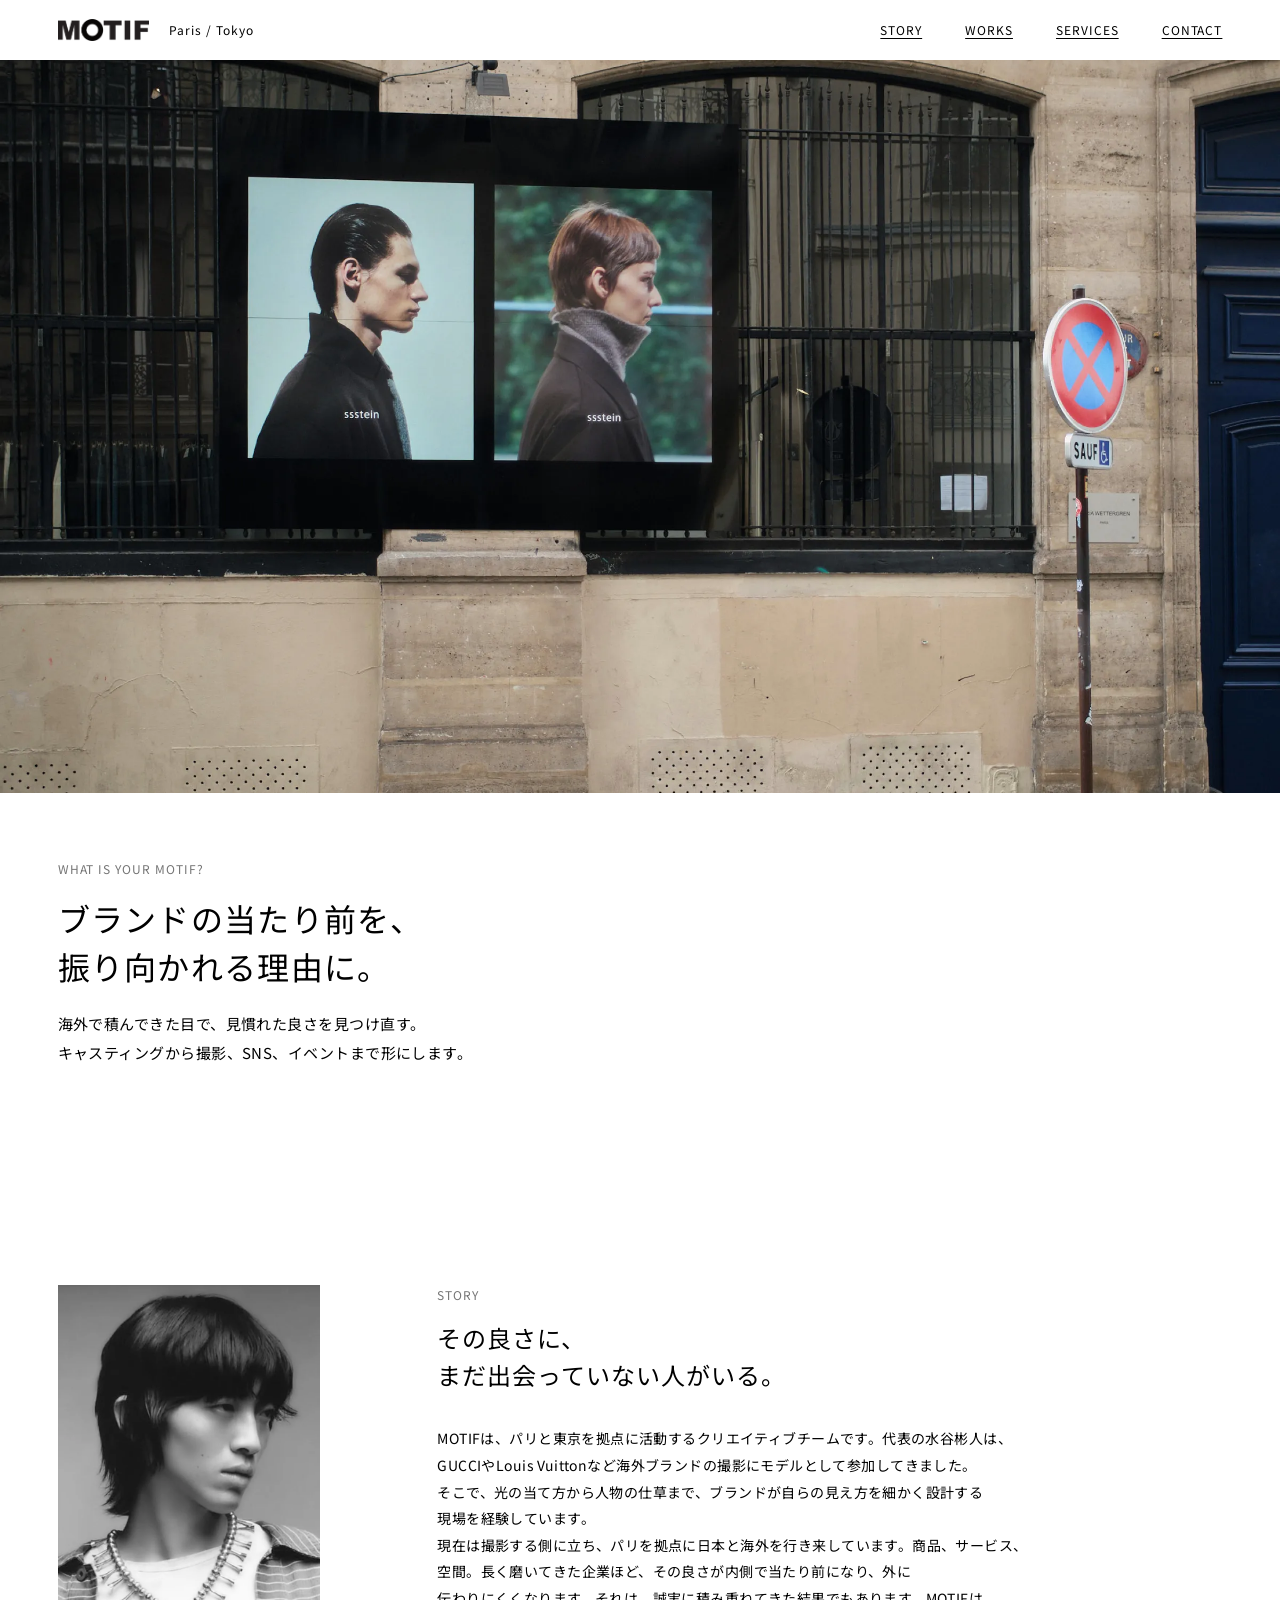
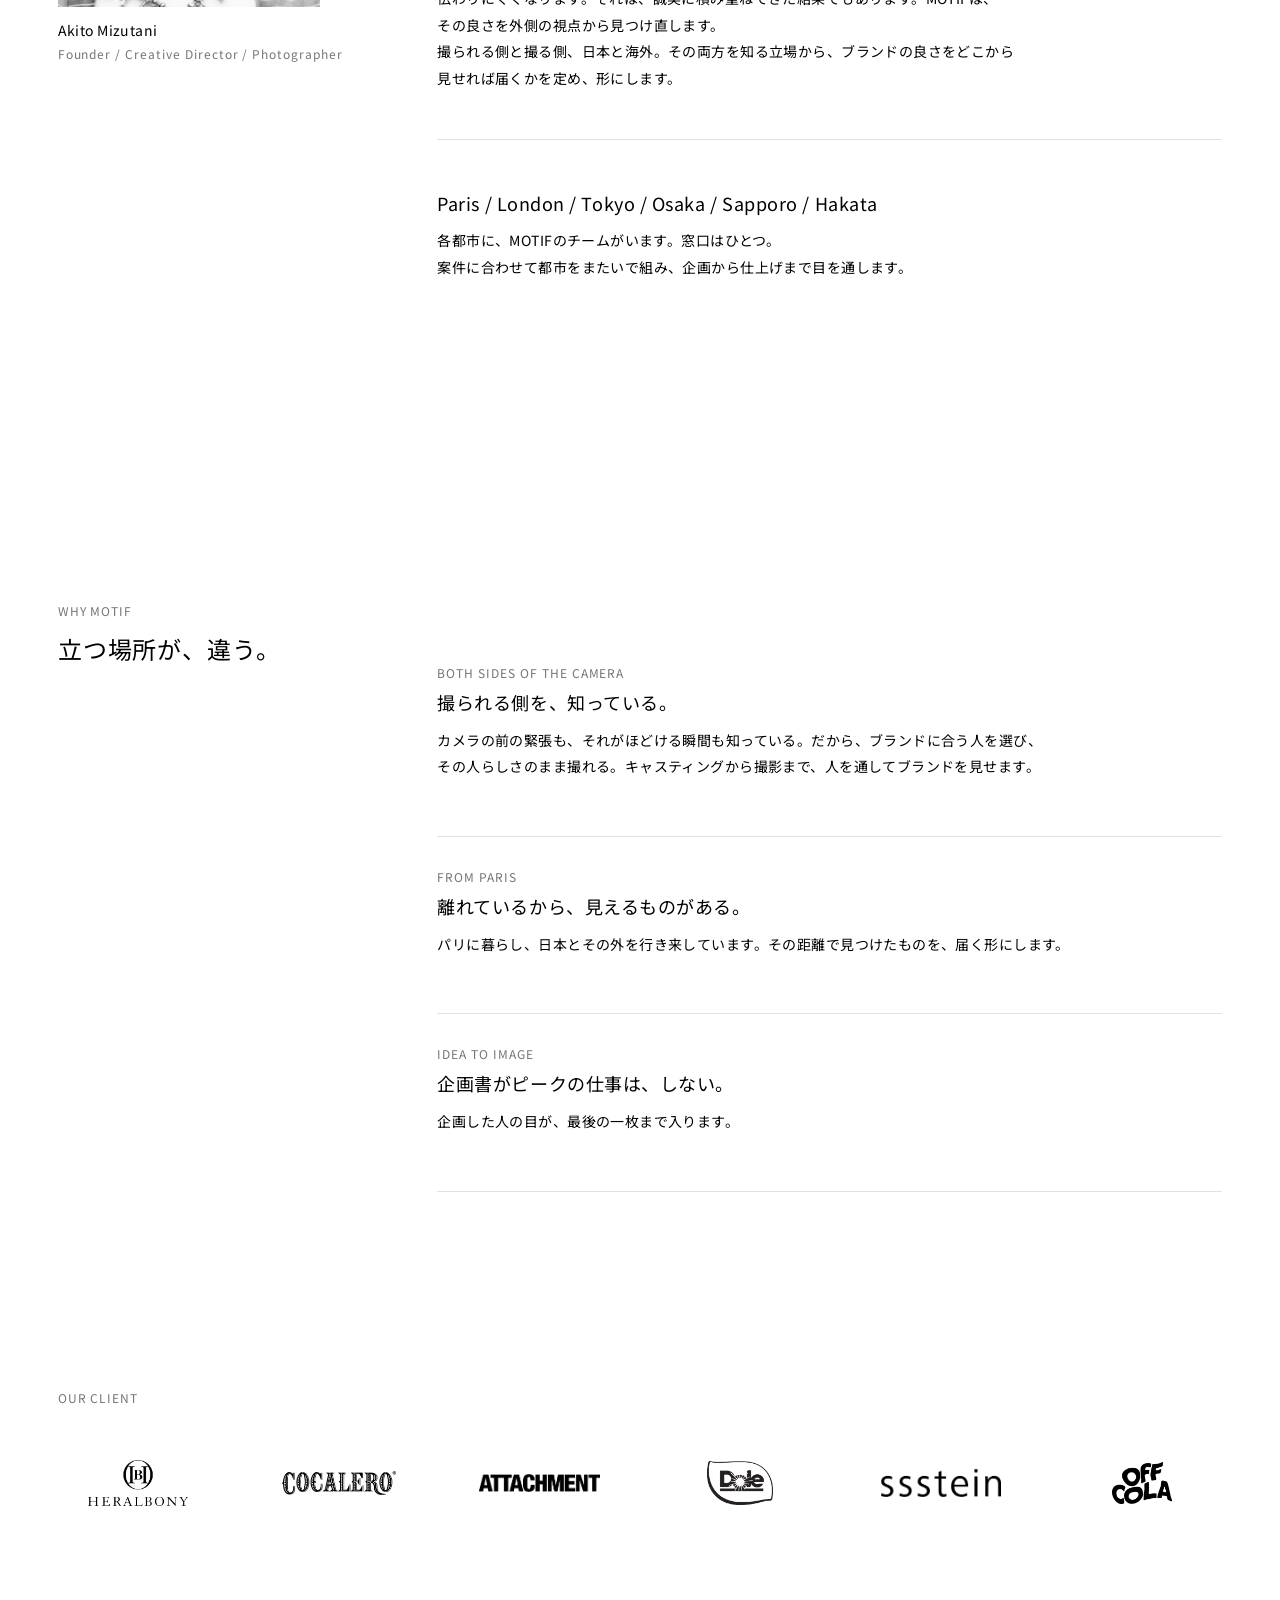
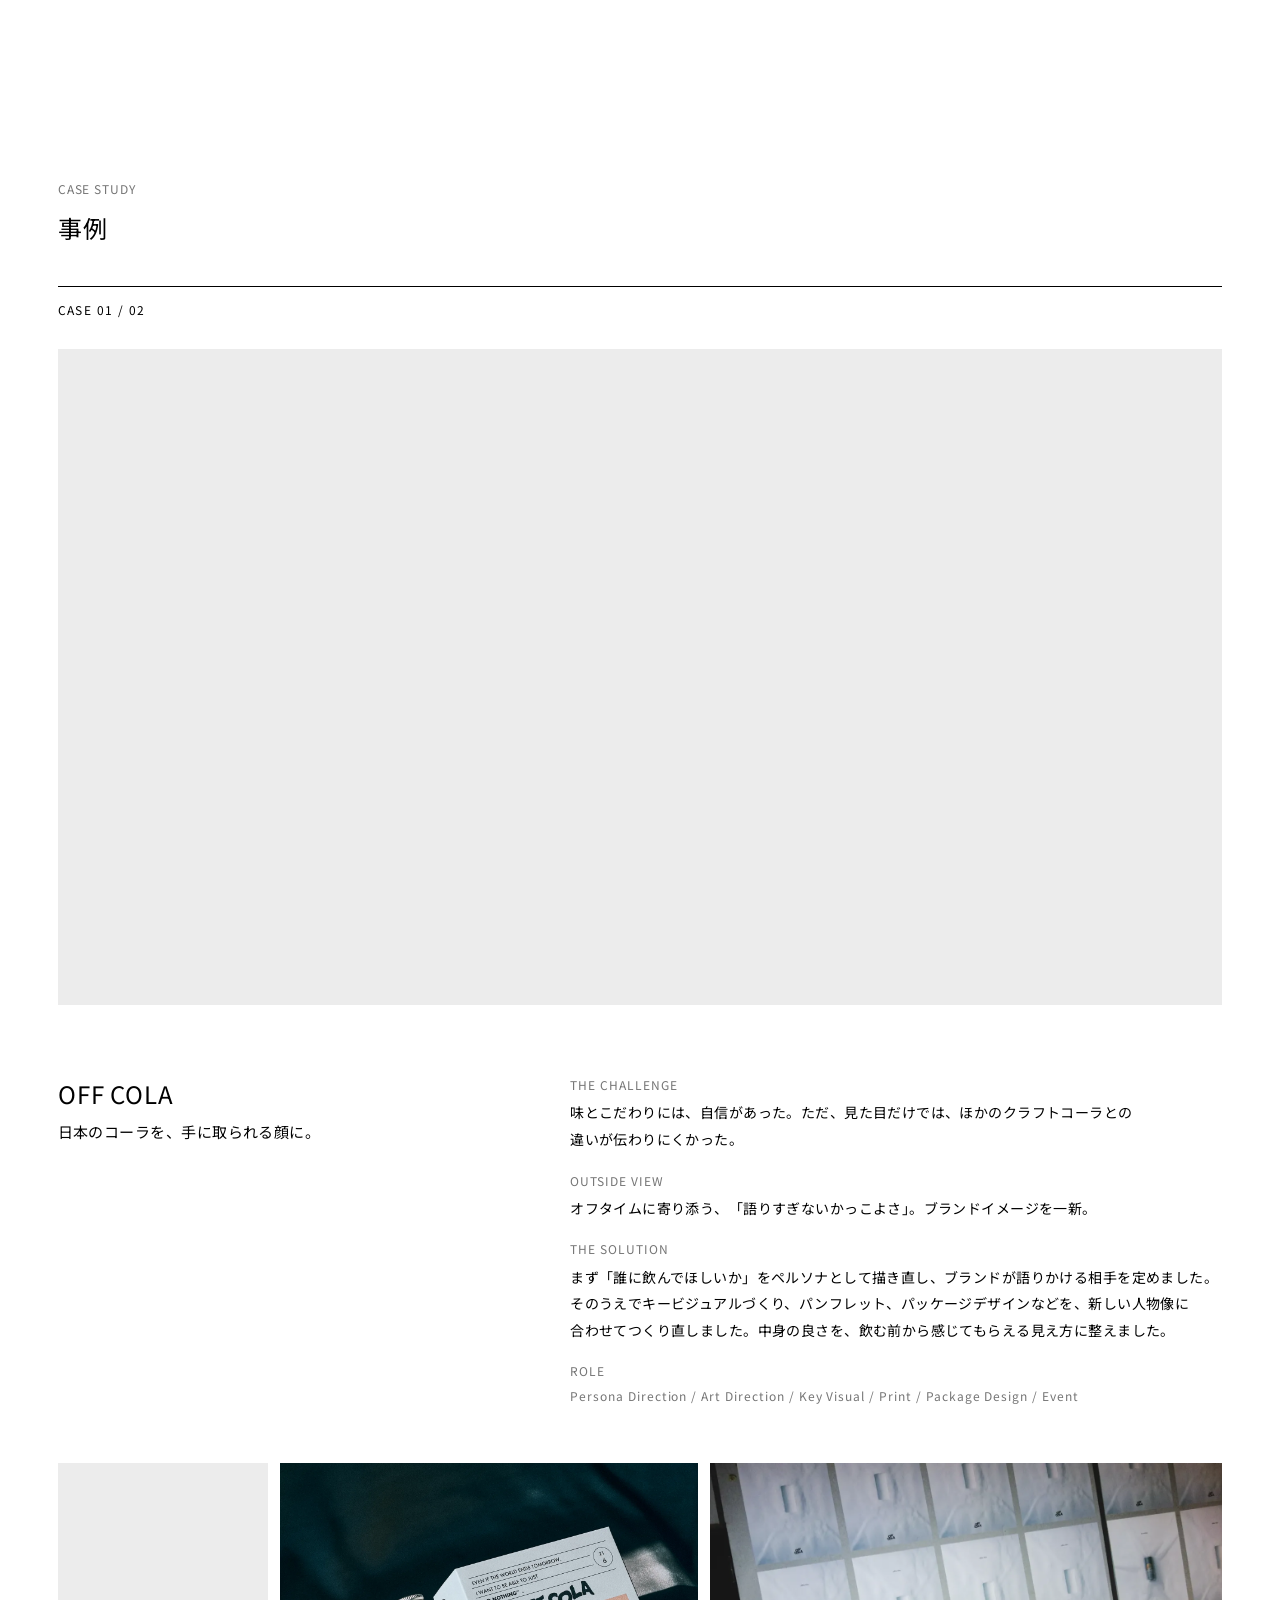
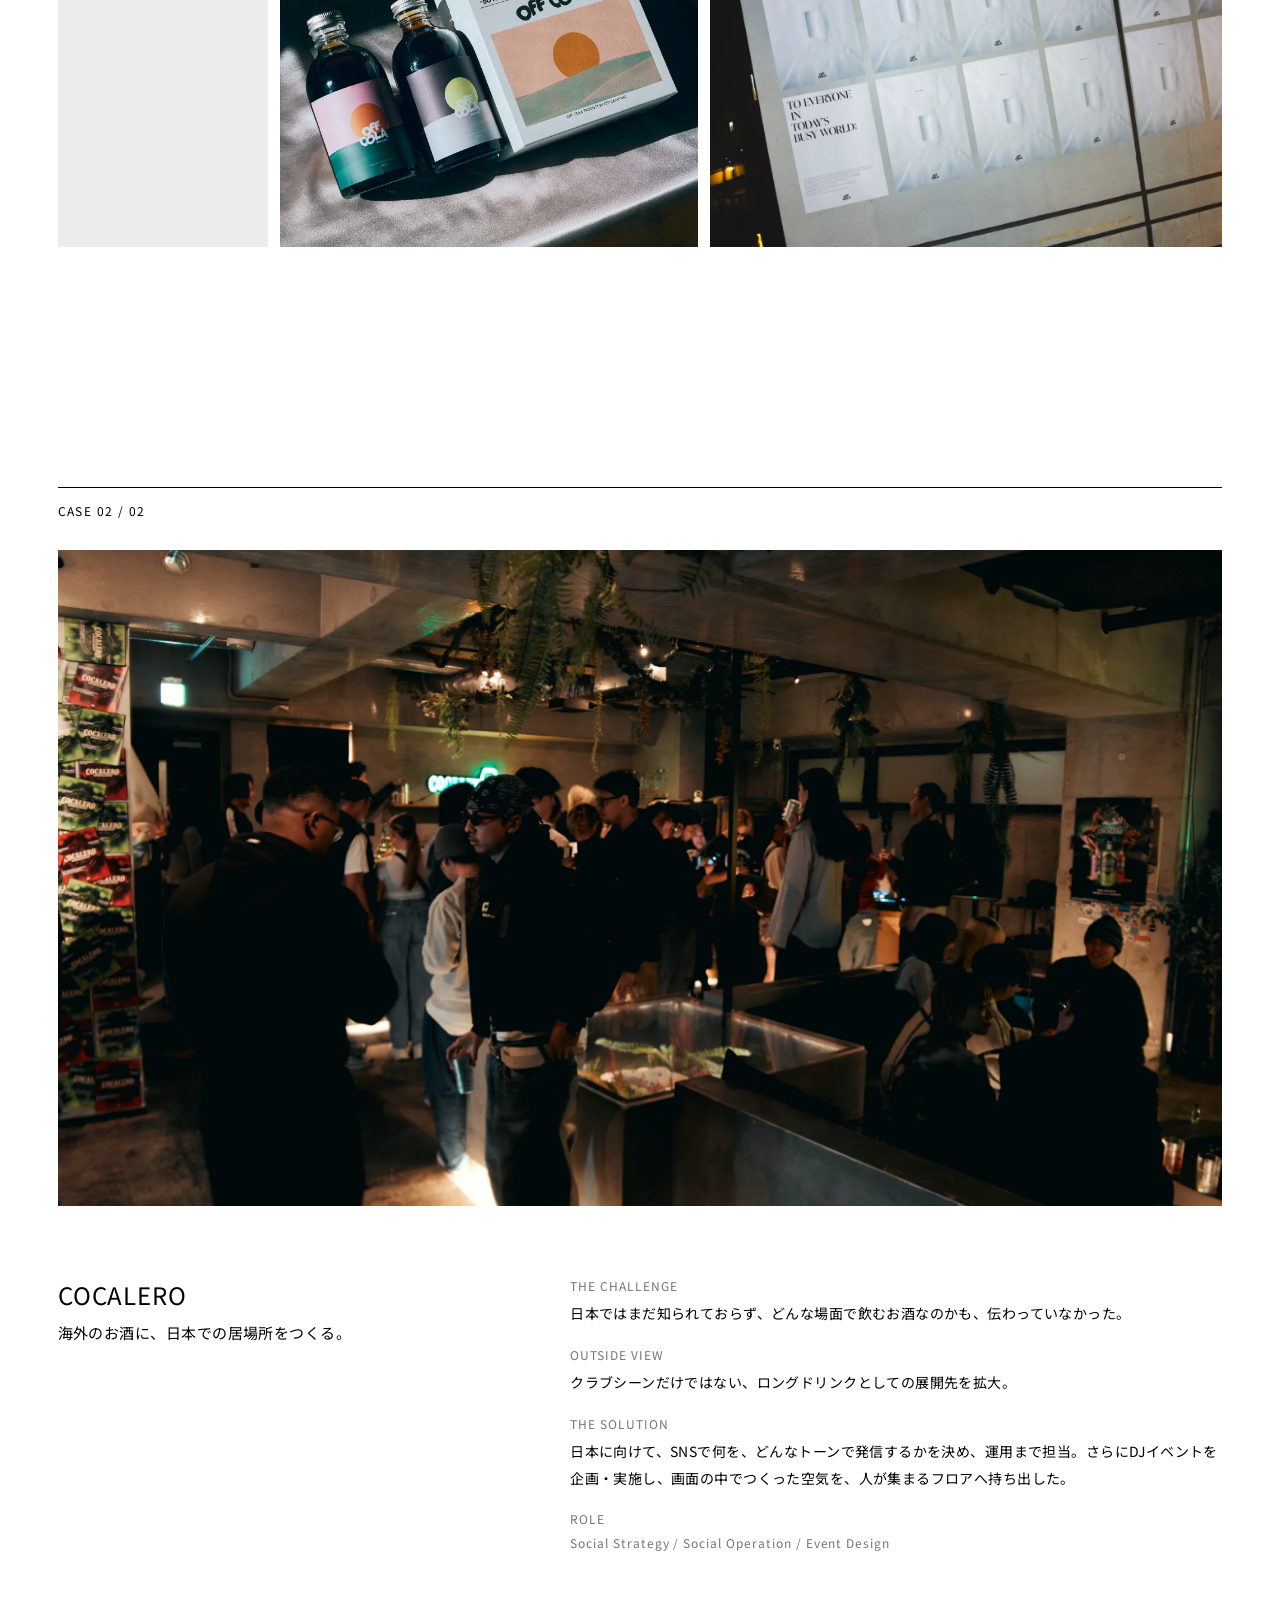
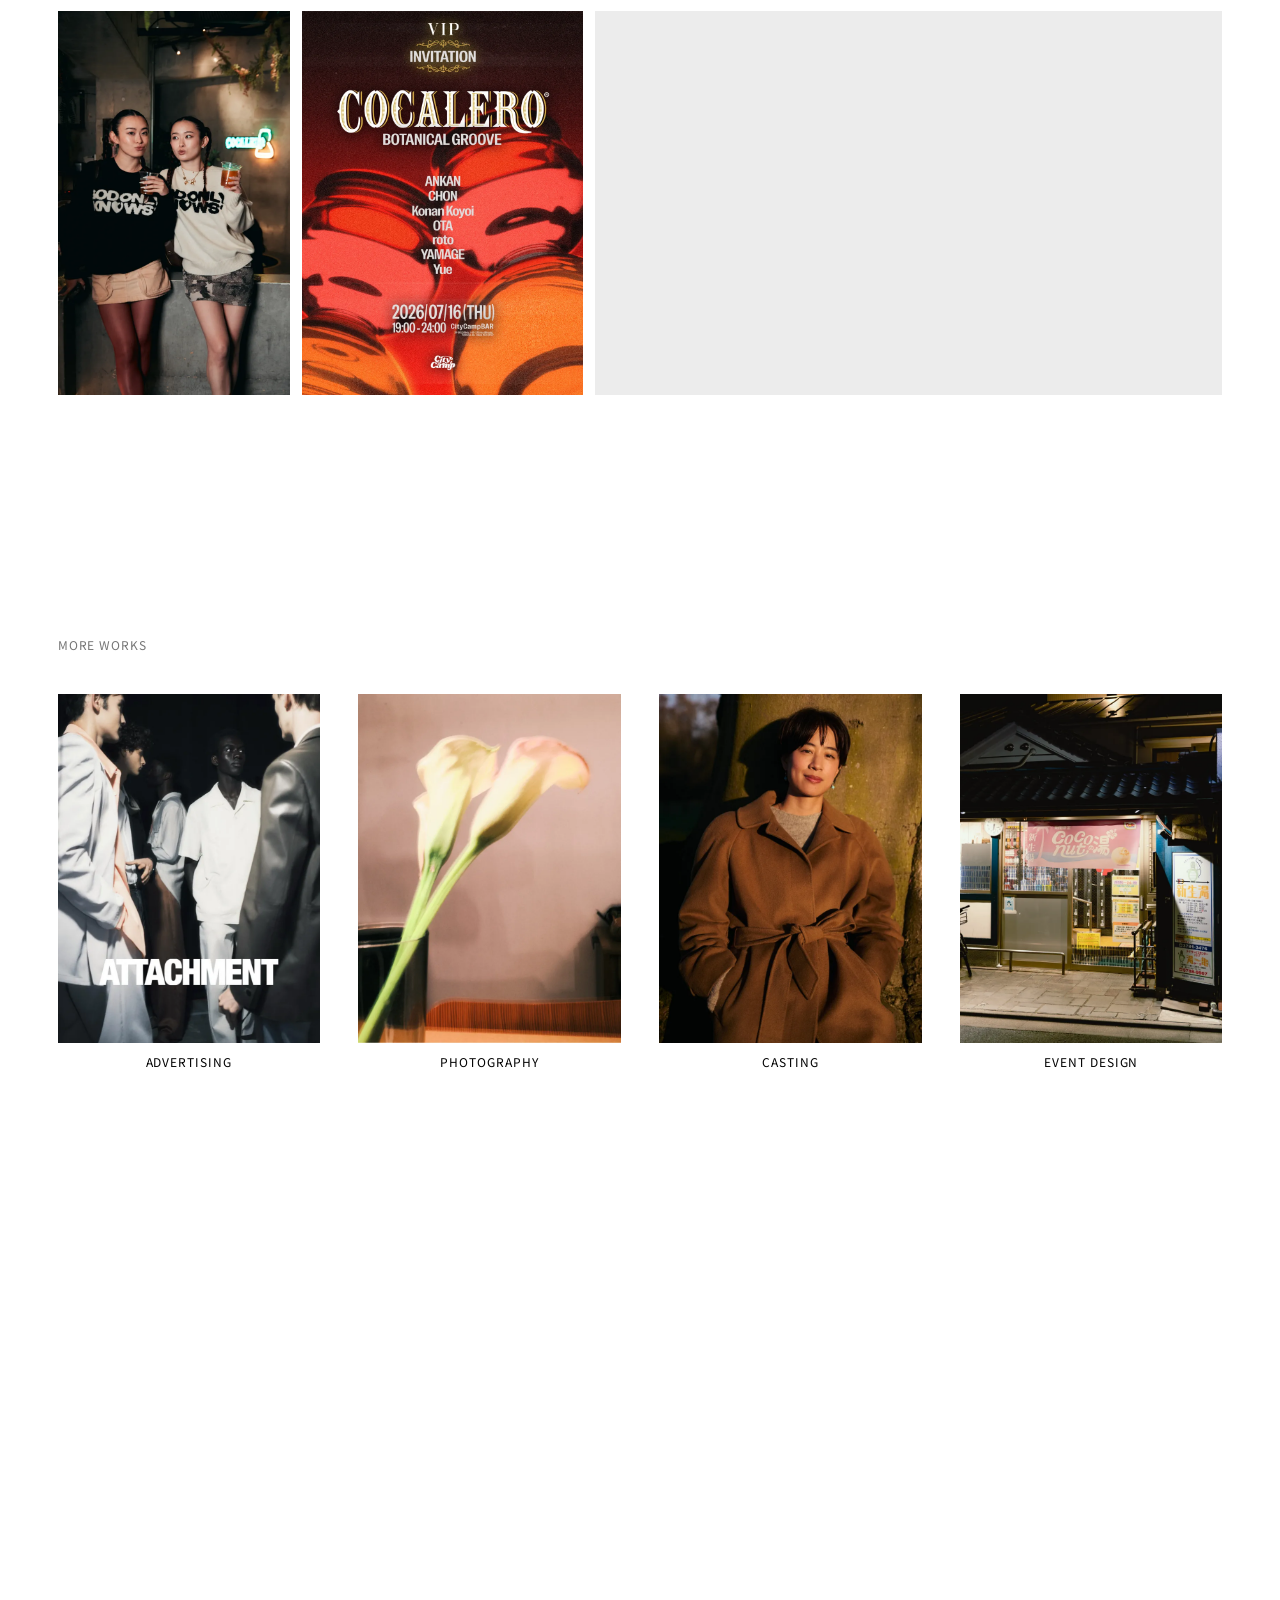
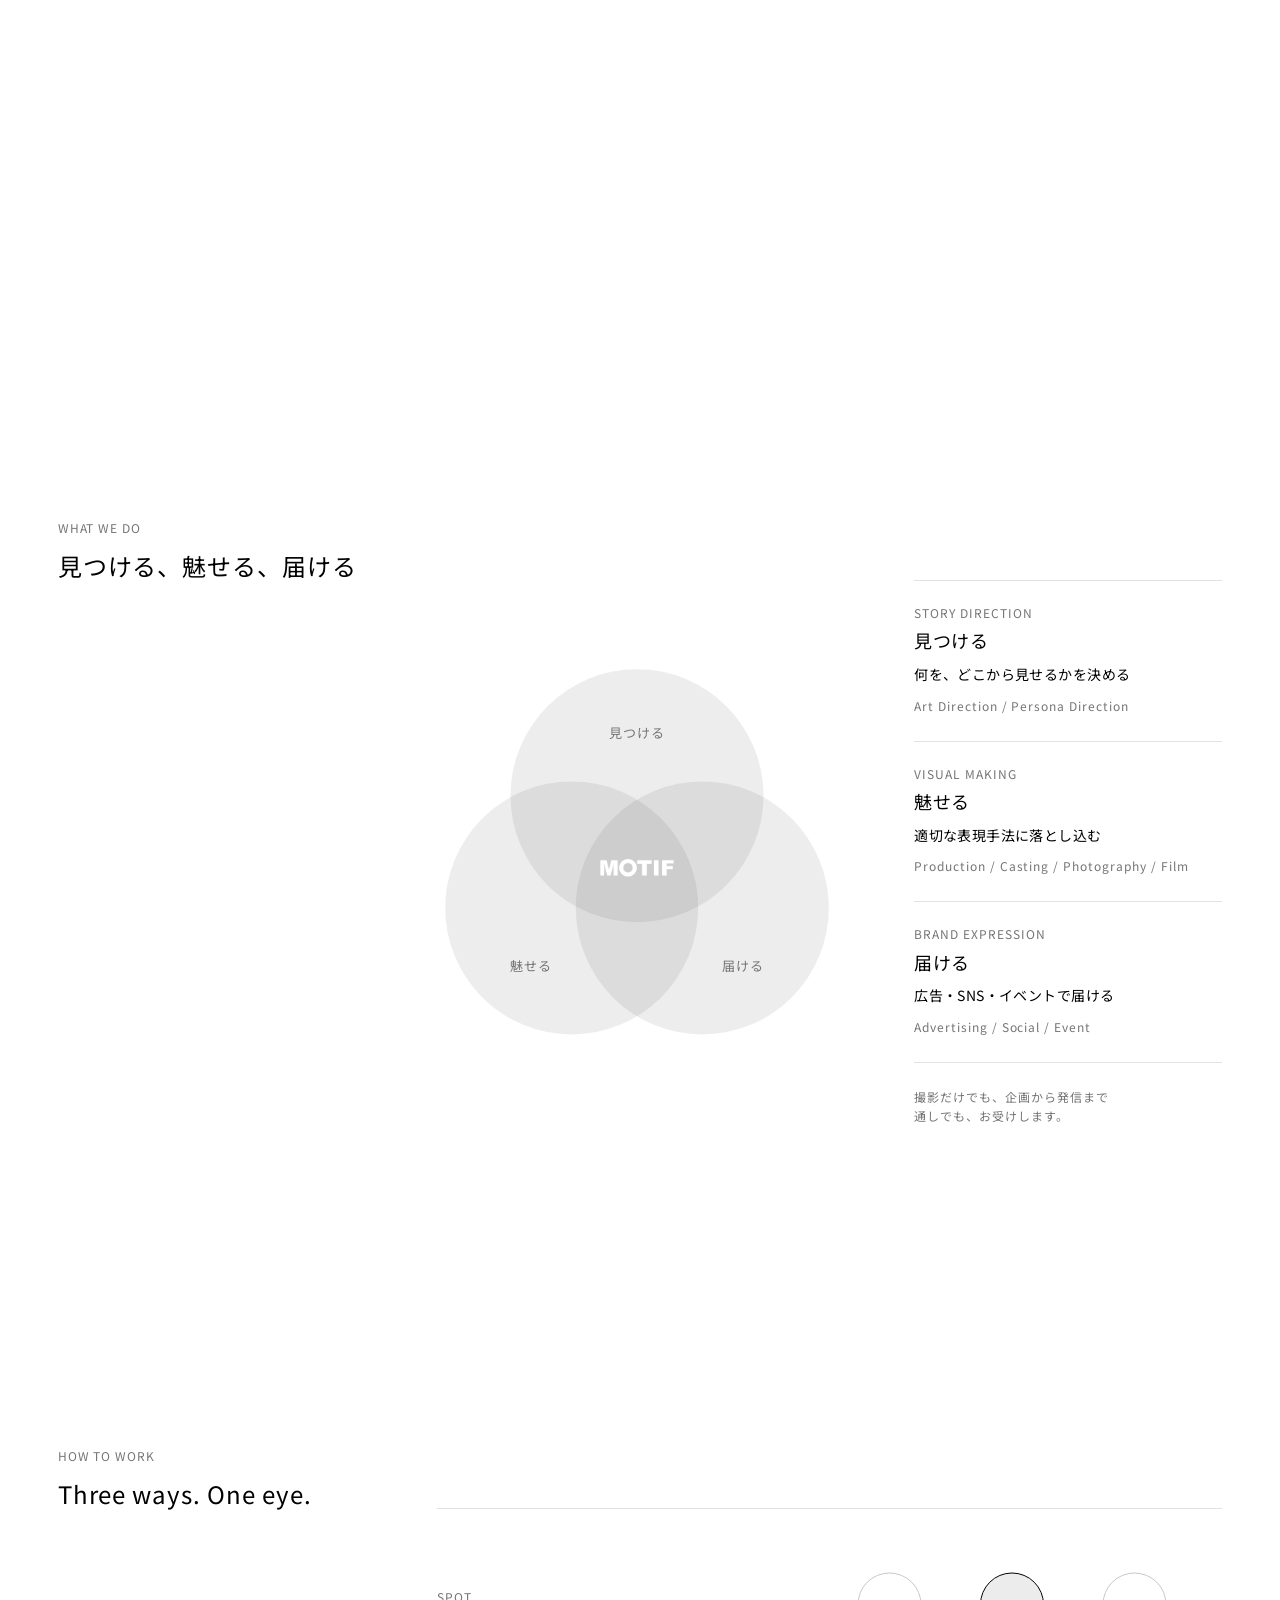
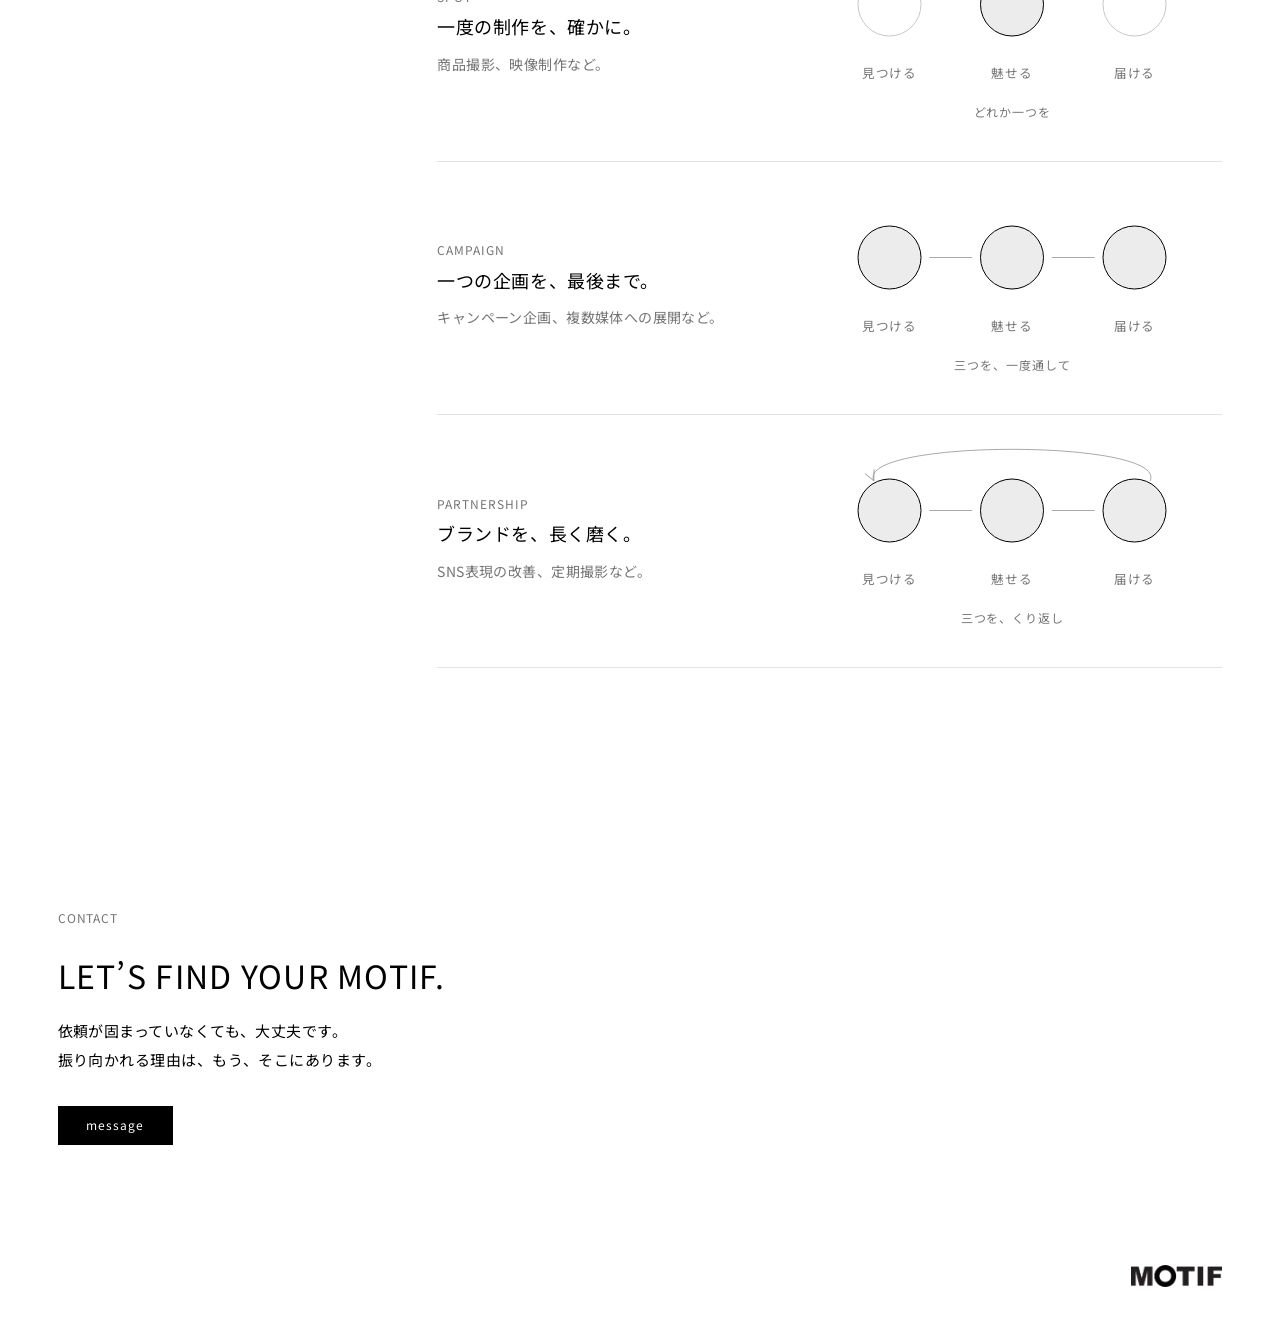
==== commit 8afd0f63: "オープニングの円を明るく、HOW TO WORKの線と矢印をヘアラインに、スマホで動画が再生ボタンなしで流れるように Co-Authored-By: Claude Opus 5.5 <noreply@" ====
--- a/index.html
+++ b/index.html
@@ -17,7 +17,7 @@
   <link rel="preconnect" href="https://fonts.googleapis.com">
   <link rel="preconnect" href="https://fonts.gstatic.com" crossorigin>
   <link id="font-link" href="https://fonts.googleapis.com/css2?family=Noto+Sans+JP:wght@400;700&display=swap" rel="stylesheet">
-  <link rel="stylesheet" href="assets/css/style.css?v=47ed5776">
+  <link rel="stylesheet" href="assets/css/style.css?v=8194a747">
   <script>document.documentElement.classList.add("js");try{if(!sessionStorage.getItem("motif-intro"))document.documentElement.classList.add("intro-on")}catch(e){}</script>
   <script type="application/ld+json">{"@context": "https://schema.org", "@type": "Organization", "name": "MOTIF", "url": "https://motif-tokyo.com/", "logo": "https://motif-tokyo.com/assets/img/logo-motif.png?v=5520a973", "email": "contact@motif-tokyo.com", "description": "パリと東京を拠点に活動するクリエイティブチーム。ビジュアル制作・SNS運用・イベント企画。", "areaServed": ["JP", "FR"]}</script>
 </head>
@@ -246,7 +246,7 @@
             <h3 class="r-sub">一度の<wbr>制作を、<wbr>確かに。</h3>
             <p class="r-body gray">商品撮影、<wbr>映像制作など。</p>
           </div>
-          <figure class="tl-figure"><svg class="flow" viewBox="0 0 240 84" aria-hidden="true"><defs><marker id="ah" viewBox="0 0 8 8" refX="7" refY="4" markerWidth="7" markerHeight="7" orient="auto"><path d="M0,0 L8,4 L0,8" fill="none" stroke="#000"/></marker></defs><circle cx="50" cy="34" r="18"/><circle cx="120" cy="34" r="18" class="on"/><circle cx="190" cy="34" r="18"/><g class="lbl"><text x="50" y="76">見つける</text><text x="120" y="76">魅せる</text><text x="190" y="76">届ける</text></g></svg><figcaption class="r-note">どれか<wbr>一つを</figcaption></figure>
+          <figure class="tl-figure"><svg class="flow" viewBox="0 0 240 84" aria-hidden="true"><defs><marker id="ah" viewBox="0 0 10 10" refX="9" refY="5" markerWidth="7" markerHeight="7" markerUnits="userSpaceOnUse" orient="auto"><path d="M1,1 L9,5 L1,9"/></marker></defs><circle cx="50" cy="34" r="18"/><circle cx="120" cy="34" r="18" class="on"/><circle cx="190" cy="34" r="18"/><g class="lbl"><text x="50" y="76">見つける</text><text x="120" y="76">魅せる</text><text x="190" y="76">届ける</text></g></svg><figcaption class="r-note">どれか<wbr>一つを</figcaption></figure>
         </div>
         <div class="tl-row">
           <div class="tl-text">
@@ -254,7 +254,7 @@
             <h3 class="r-sub">一つの<wbr>企画を、<wbr>最後まで。</h3>
             <p class="r-body gray">キャンペーン企画、<wbr>複数媒体への<wbr>展開など。</p>
           </div>
-          <figure class="tl-figure"><svg class="flow" viewBox="0 0 240 84" aria-hidden="true"><defs><marker id="ah" viewBox="0 0 8 8" refX="7" refY="4" markerWidth="7" markerHeight="7" orient="auto"><path d="M0,0 L8,4 L0,8" fill="none" stroke="#000"/></marker></defs><g class="on-all"><circle cx="50" cy="34" r="18"/><circle cx="120" cy="34" r="18"/><circle cx="190" cy="34" r="18"/></g><line x1="68" y1="34" x2="102" y2="34"/><line x1="138" y1="34" x2="172" y2="34"/><g class="lbl"><text x="50" y="76">見つける</text><text x="120" y="76">魅せる</text><text x="190" y="76">届ける</text></g></svg><figcaption class="r-note">三つを、<wbr>一度通して</figcaption></figure>
+          <figure class="tl-figure"><svg class="flow" viewBox="0 0 240 84" aria-hidden="true"><defs><marker id="ah" viewBox="0 0 10 10" refX="9" refY="5" markerWidth="7" markerHeight="7" markerUnits="userSpaceOnUse" orient="auto"><path d="M1,1 L9,5 L1,9"/></marker></defs><g class="on-all"><circle cx="50" cy="34" r="18"/><circle cx="120" cy="34" r="18"/><circle cx="190" cy="34" r="18"/></g><line x1="73" y1="34" x2="97" y2="34"/><line x1="143" y1="34" x2="167" y2="34"/><g class="lbl"><text x="50" y="76">見つける</text><text x="120" y="76">魅せる</text><text x="190" y="76">届ける</text></g></svg><figcaption class="r-note">三つを、<wbr>一度通して</figcaption></figure>
         </div>
         <div class="tl-row">
           <div class="tl-text">
@@ -262,7 +262,7 @@
             <h3 class="r-sub">ブランドを、<wbr>長く<wbr>磨く。</h3>
             <p class="r-body gray">SNS表現の<wbr>改善、<wbr>定期撮影など。</p>
           </div>
-          <figure class="tl-figure"><svg class="flow" viewBox="0 0 240 84" aria-hidden="true"><defs><marker id="ah" viewBox="0 0 8 8" refX="7" refY="4" markerWidth="7" markerHeight="7" orient="auto"><path d="M0,0 L8,4 L0,8" fill="none" stroke="#000"/></marker></defs><g class="on-all"><circle cx="50" cy="34" r="18"/><circle cx="120" cy="34" r="18"/><circle cx="190" cy="34" r="18"/></g><line x1="68" y1="34" x2="102" y2="34"/><line x1="138" y1="34" x2="172" y2="34"/><path d="M208,34 C236,34 236,4 190,4 L50,4 C14,4 14,22 30,30" marker-end="url(#ah)"/><g class="lbl"><text x="50" y="76">見つける</text><text x="120" y="76">魅せる</text><text x="190" y="76">届ける</text></g></svg><figcaption class="r-note">三つを、<wbr>くり返し</figcaption></figure>
+          <figure class="tl-figure"><svg class="flow" viewBox="0 0 240 84" aria-hidden="true"><defs><marker id="ah" viewBox="0 0 10 10" refX="9" refY="5" markerWidth="7" markerHeight="7" markerUnits="userSpaceOnUse" orient="auto"><path d="M1,1 L9,5 L1,9"/></marker></defs><g class="on-all"><circle cx="50" cy="34" r="18"/><circle cx="120" cy="34" r="18"/><circle cx="190" cy="34" r="18"/></g><line x1="73" y1="34" x2="97" y2="34"/><line x1="143" y1="34" x2="167" y2="34"/><path class="loop" d="M199,17 C210,-7 30,-7 41,17" marker-end="url(#ah)"/><g class="lbl"><text x="50" y="76">見つける</text><text x="120" y="76">魅せる</text><text x="190" y="76">届ける</text></g></svg><figcaption class="r-note">三つを、<wbr>くり返し</figcaption></figure>
         </div>
       </div>
     </div>
@@ -282,6 +282,6 @@
   <a class="to-top" href="#" aria-label="ページの先頭へ戻る"><img class="logo-img footer-logo" src="assets/img/logo-motif.png?v=5520a973" alt="MOTIF" width="401" height="96" loading="lazy"></a>
 </footer>
 
-<script src="assets/js/main.js?v=f94ee6d8"></script>
+<script src="assets/js/main.js?v=f72d8432"></script>
 </body>
 </html>
--- a/assets/css/style.css
+++ b/assets/css/style.css
@@ -125,7 +125,9 @@
 .flow circle, .flow line, .flow path { vector-effect: non-scaling-stroke; }
 .flow circle { fill: #fff; stroke: #c8c8c8; stroke-width: 1; }               /* 頼まない領域:薄い線 */
 .flow circle.on, .flow .on-all circle { fill: #ececec; stroke: var(--ink); } /* 頼む領域:薄いグレーの面+黒い線 */
-.flow line, .flow path { stroke: currentColor; stroke-width: 1; fill: none; }
+/* つなぐ線と戻る矢印は、極細のグレーの線(ヘアライン)で控えめに。円には触れさせず、少し間をあける。
+   矢じりは小さく開いた形にして、線と同じ細さで(高級ブランドの誌面のような、繊細な線の扱い) */
+.flow line, .flow path { stroke: #8c8c8c; stroke-width: .75; fill: none; stroke-linecap: round; stroke-linejoin: round; }
 .flow .lbl text { font-family: var(--font); font-size: 10px; letter-spacing: .06em; text-anchor: middle; fill: var(--gray); }
 
 /* ---------- clients ---------- */
@@ -364,7 +366,7 @@
 .opening-lens { position: absolute; width: 680px; max-width: none; height: auto; left: calc(50% - 340px); top: calc(50% - 326.1px);
   opacity: 0; overflow: visible; pointer-events: none;
   animation: intro-lens 1.7s cubic-bezier(.45,0,.2,1) .1s forwards, intro-lens-out .5s ease 2.1s forwards; }
-.opening-lens circle { fill: rgba(255,255,255,.04); animation: intro-lens-merge 1.7s cubic-bezier(.45,0,.2,1) .1s forwards; }
+.opening-lens circle { fill: rgba(255,255,255,.1); animation: intro-lens-merge 1.7s cubic-bezier(.45,0,.2,1) .1s forwards; }
 .opening-lens circle:nth-of-type(1) { --tx: 0px;  --ty: 36px; }
 .opening-lens circle:nth-of-type(2) { --tx: 32px; --ty: -19px; }
 .opening-lens circle:nth-of-type(3) { --tx: -32px; --ty: -19px; }
@@ -374,7 +376,7 @@
   to   { opacity: 1; filter: blur(0); transform: rotate(0deg); }
 }
 @keyframes intro-lens-merge {
-  from { transform: none; fill: rgba(255,255,255,.04); }
+  from { transform: none; fill: rgba(255,255,255,.1); }
   to   { transform: translate(var(--tx), var(--ty)); fill: #000; }   /* 重なりきったら背景と同じ黒=円は消える */
 }
 @keyframes intro-lens-out { from { opacity: 1; } to { opacity: 0; } }
@@ -440,3 +442,8 @@
 .venn-mini.rv:not(.in) .c:nth-of-type(3) { transform: translate(16px, 10px); }
 .venn-mini .core-logo { transition: opacity .8s ease 1.2s; }
 .venn-mini.rv:not(.in) .core-logo { opacity: 0; transition-delay: 0s; }
+
+/* 事例の動画:自動再生が止められている端末(iPhoneの低電力モードなど)でも、再生ボタンを出さない。
+   実際の再生は main.js が、画面に入ったときと最初に触れたときに始める */
+video::-webkit-media-controls-start-playback-button { display: none !important; -webkit-appearance: none; }
+video::-webkit-media-controls { display: none !important; }
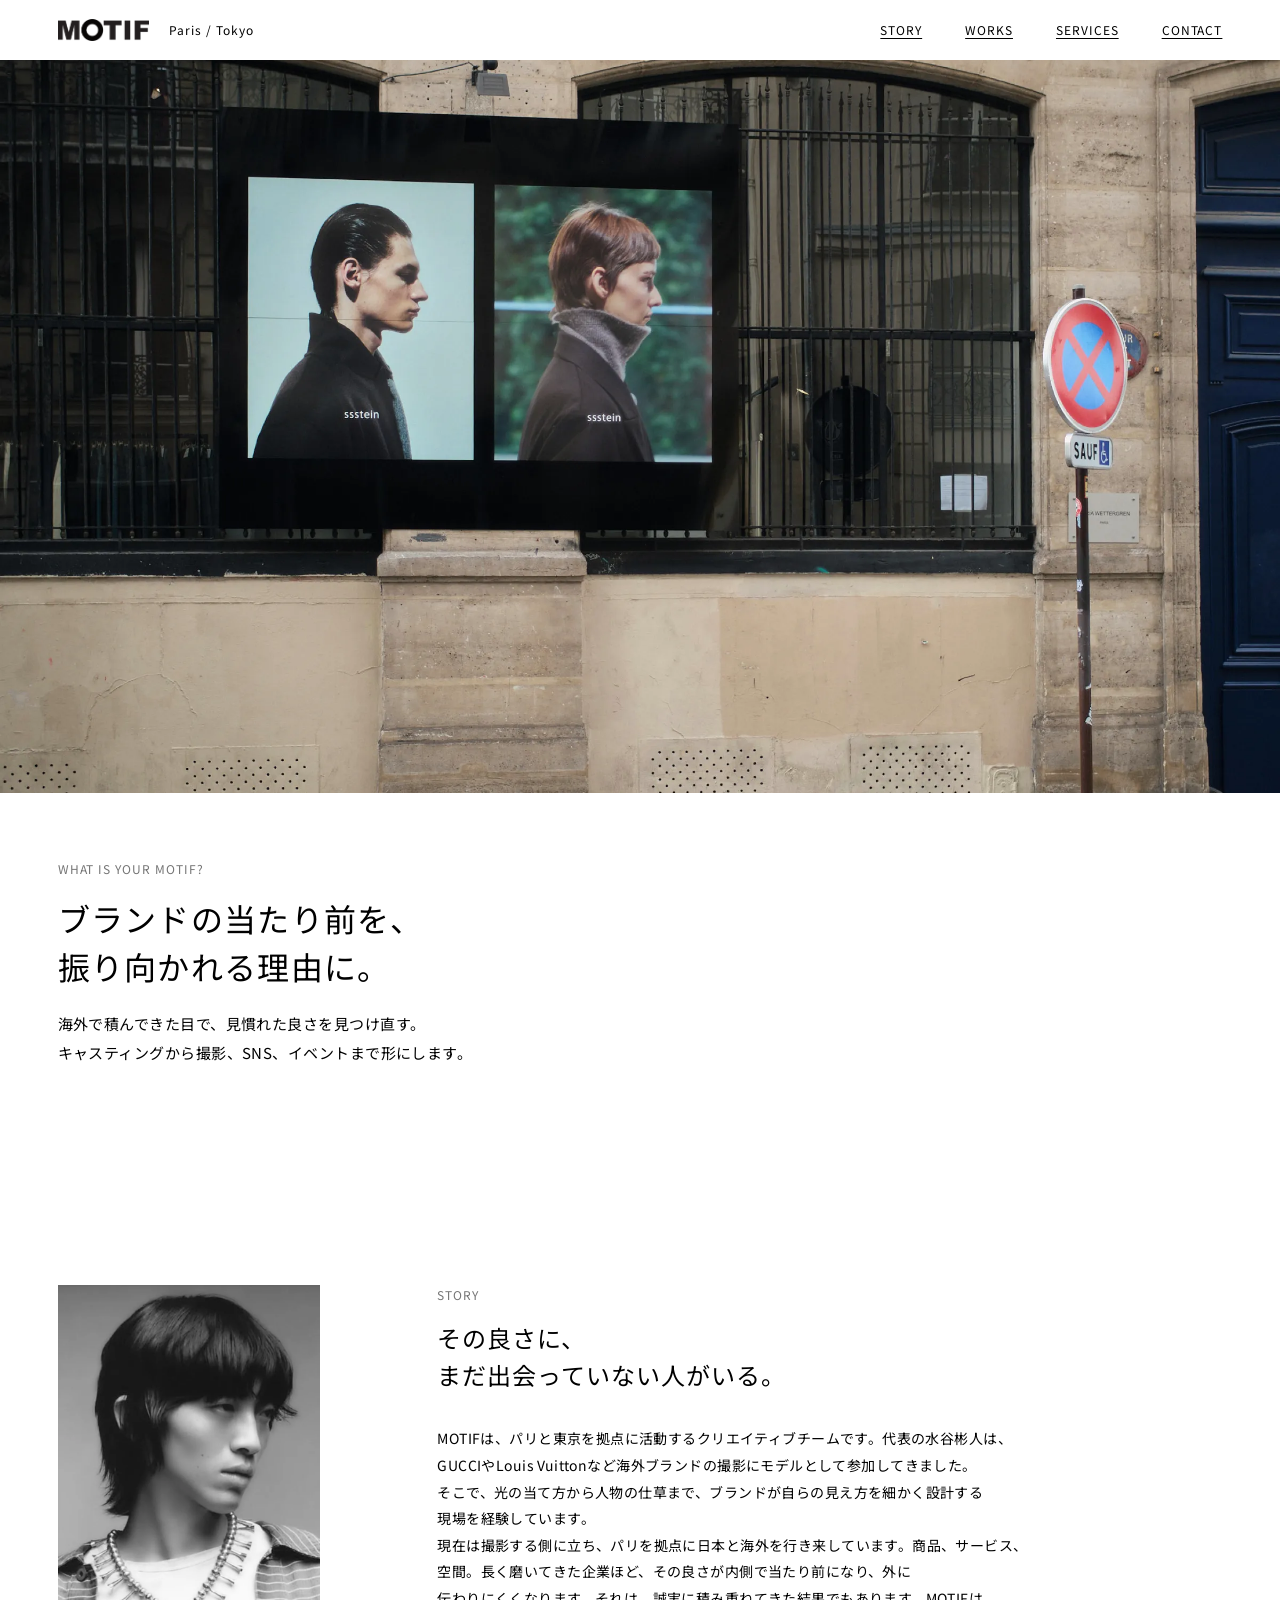
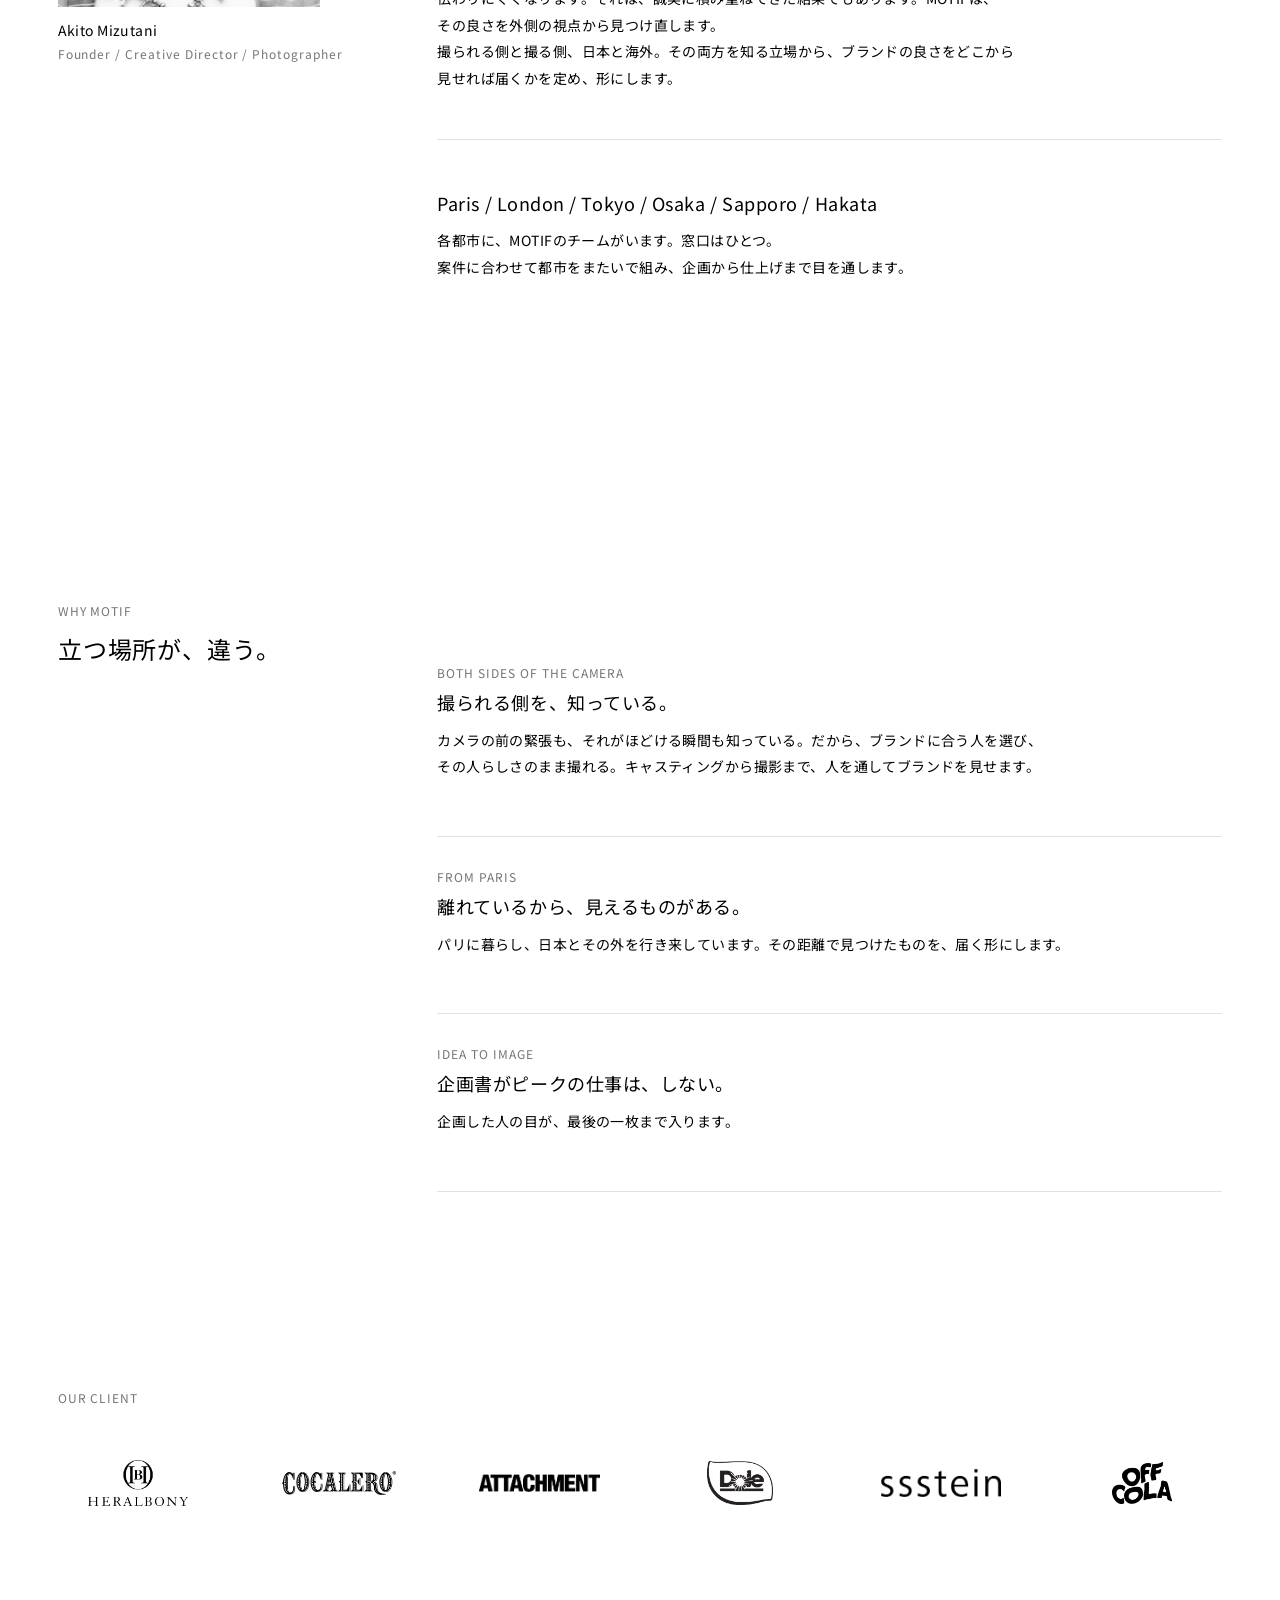
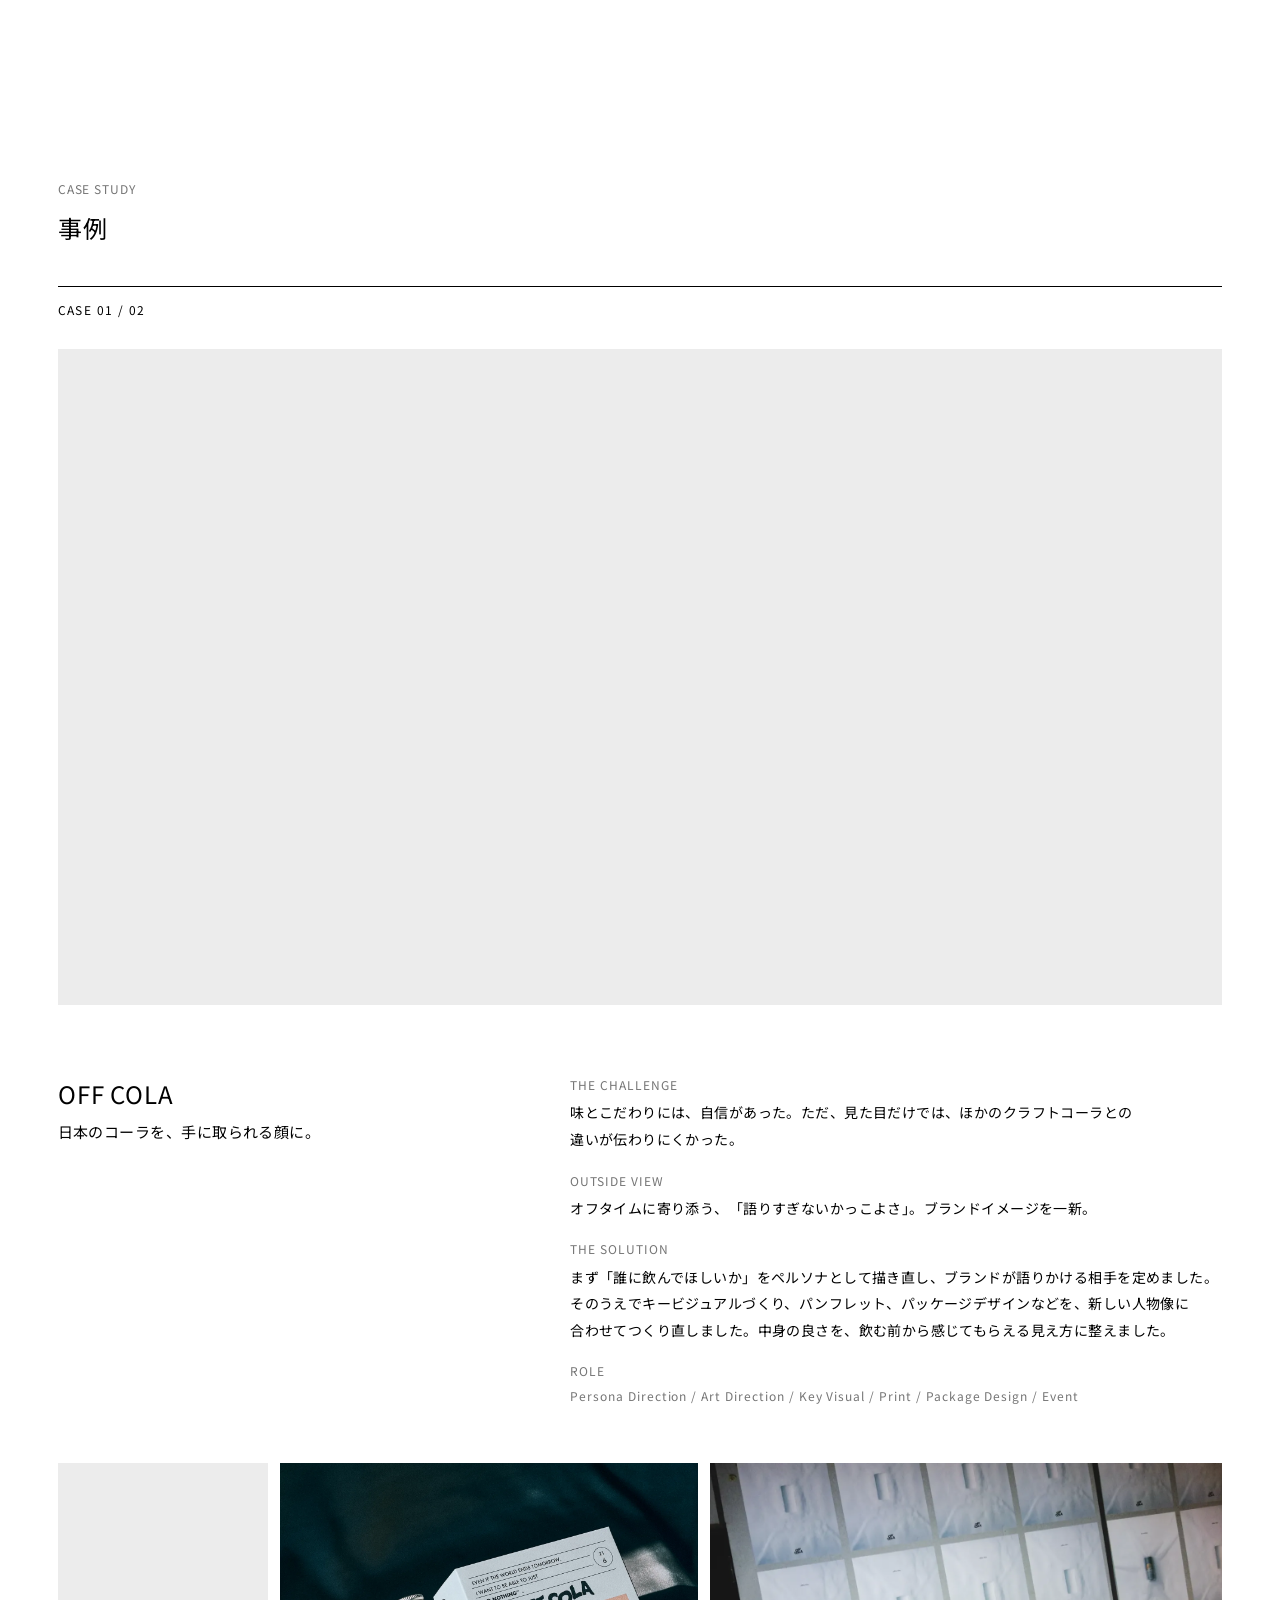
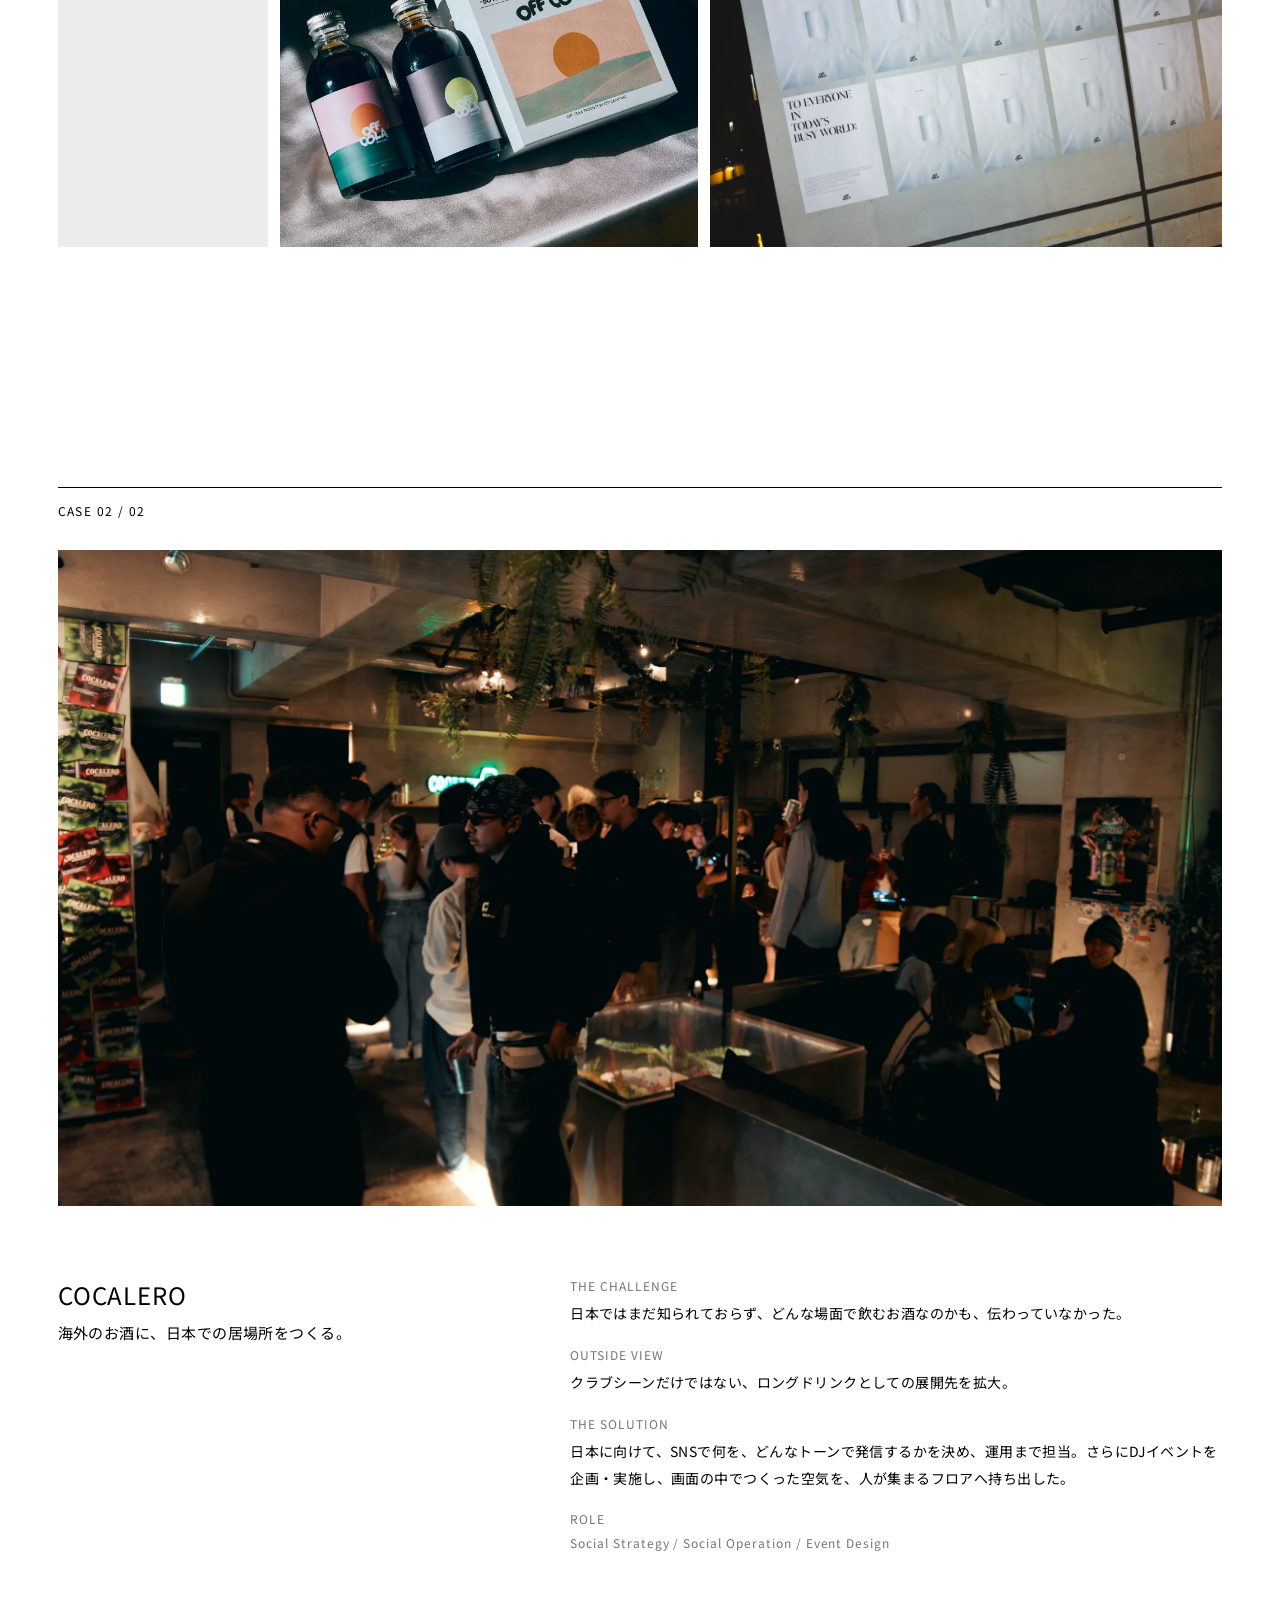
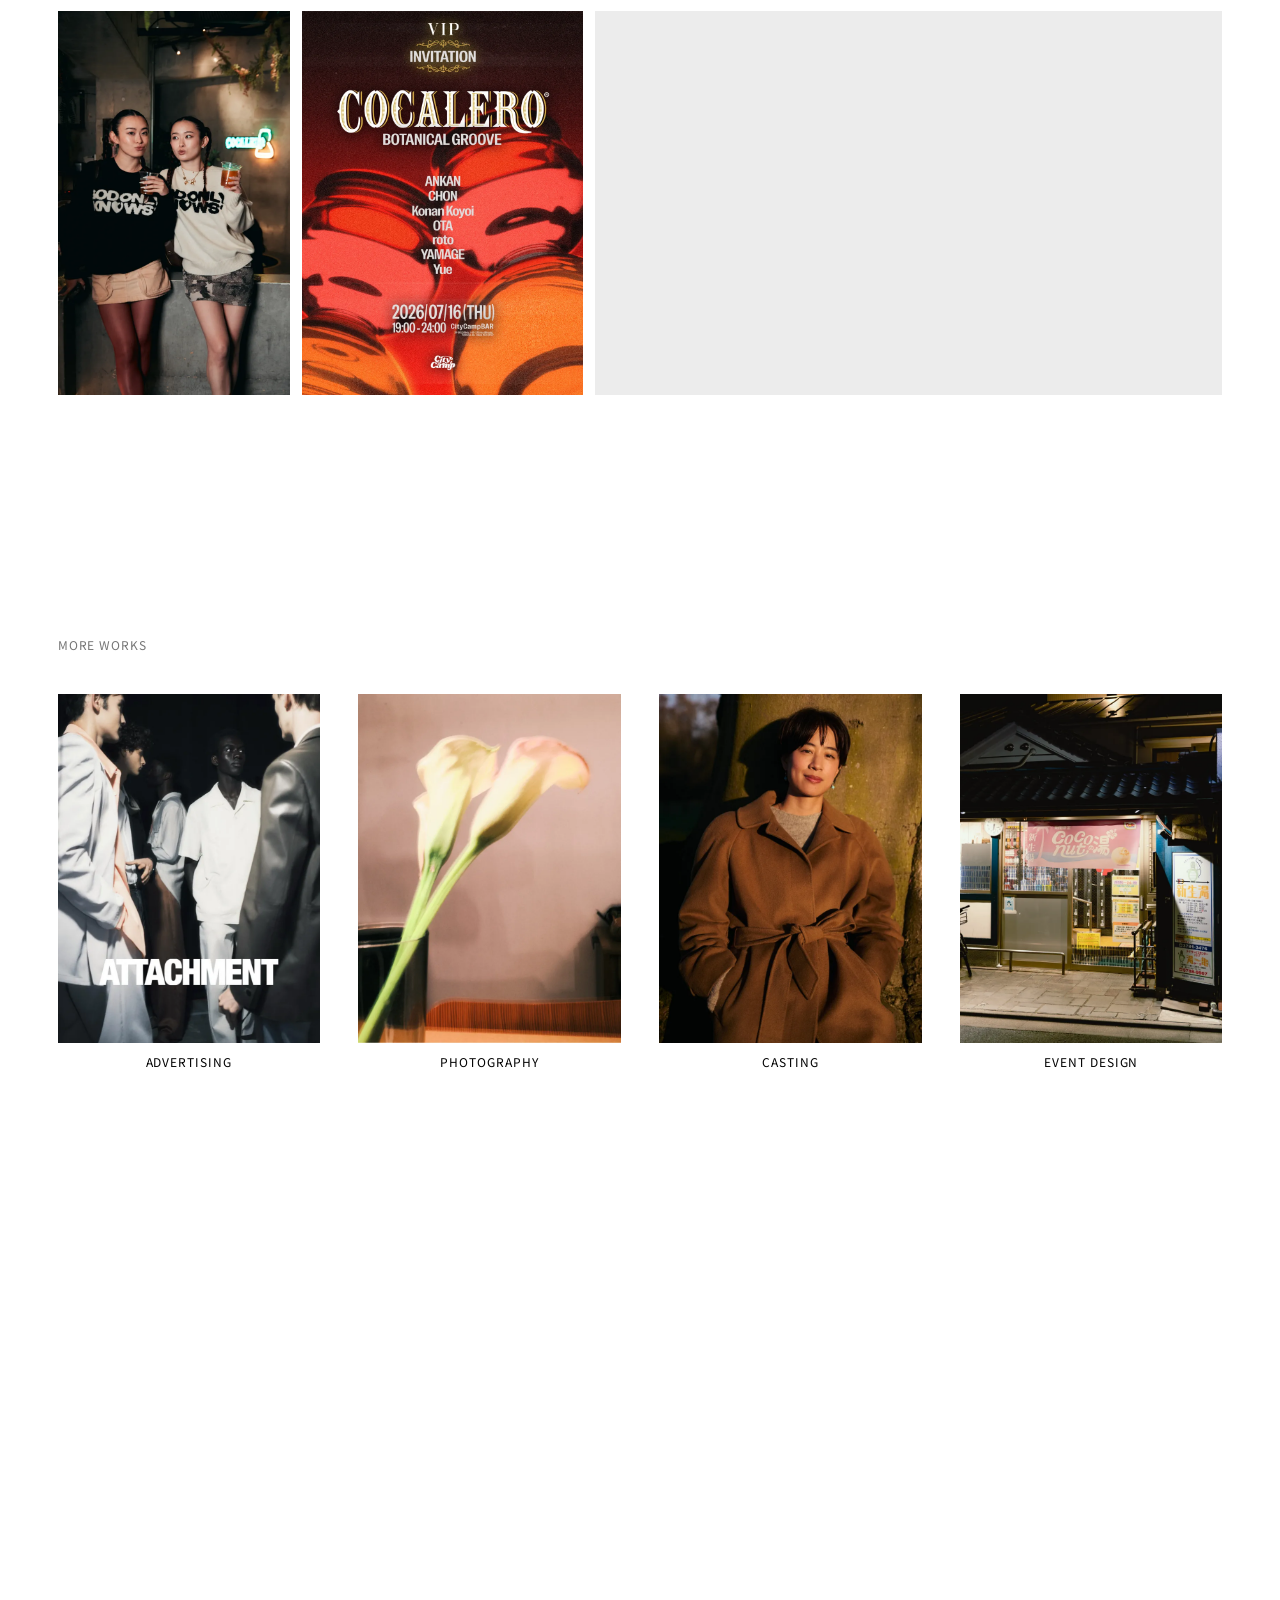
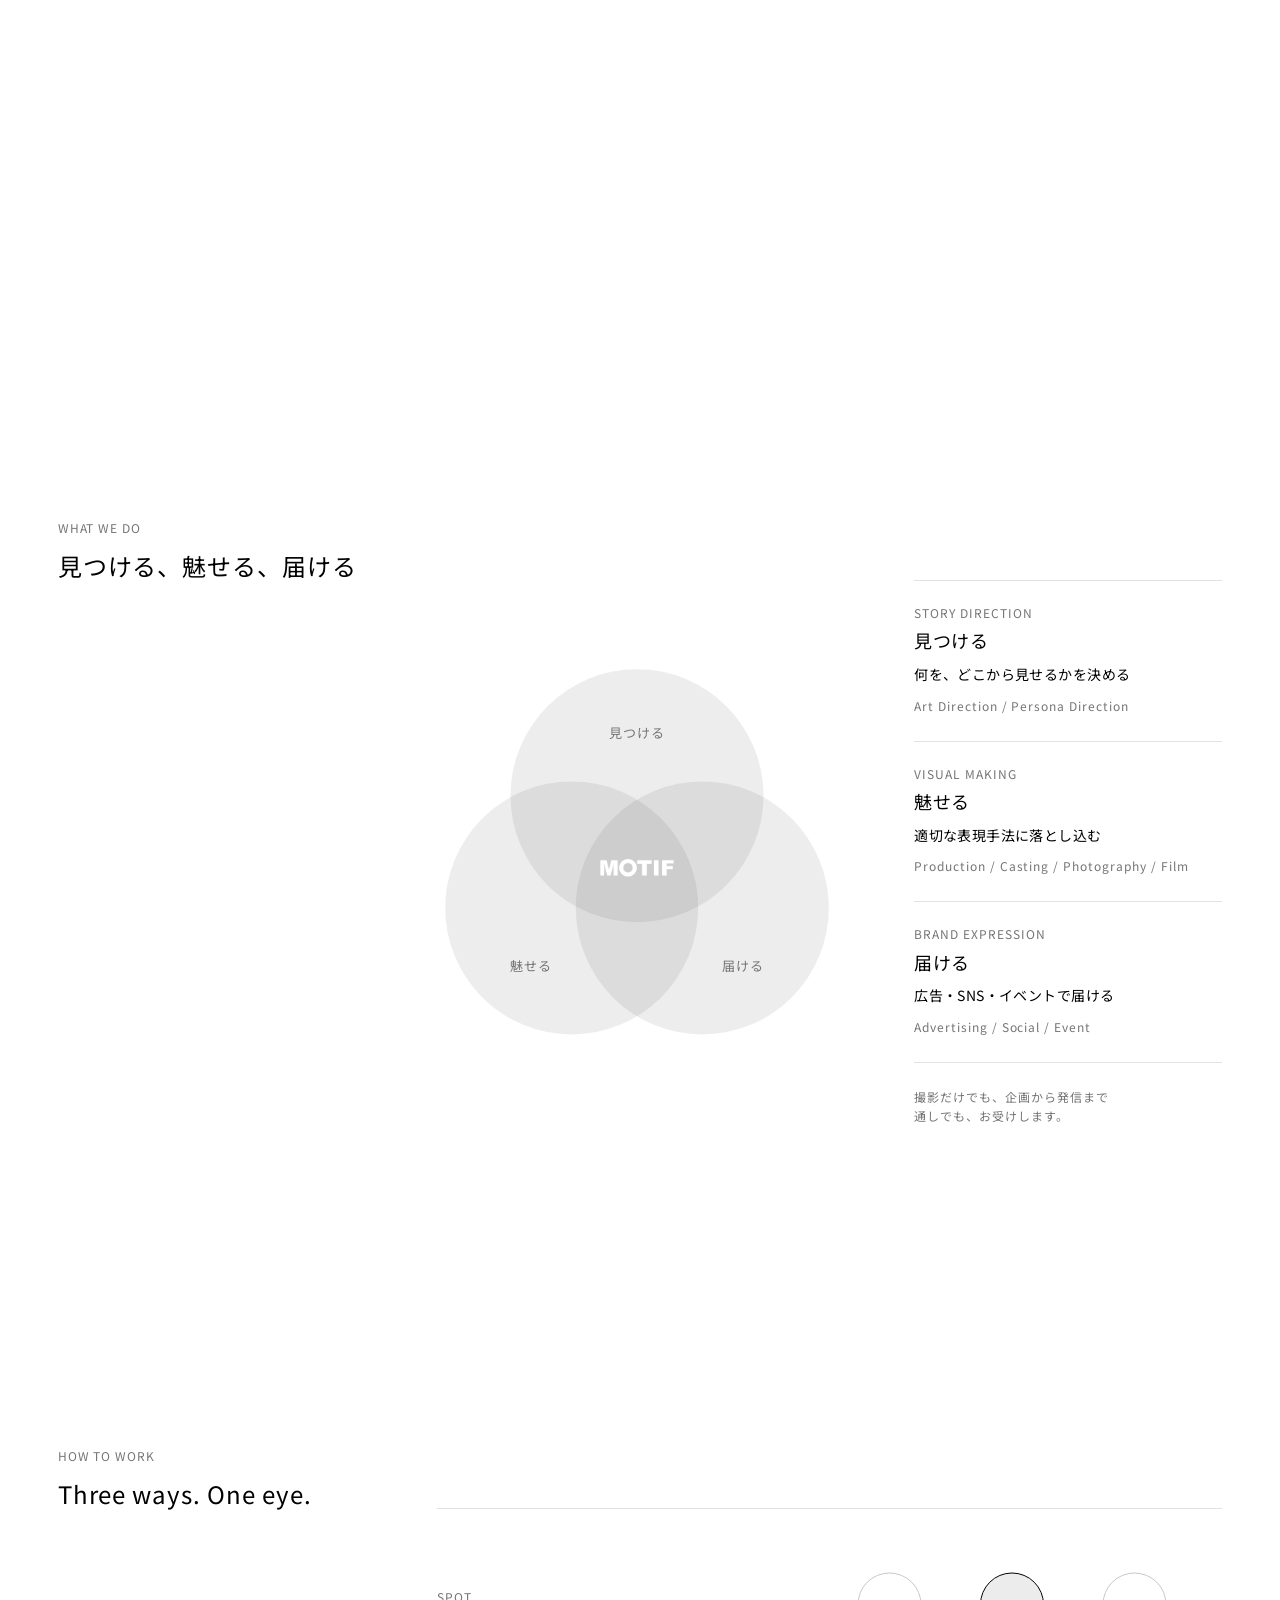
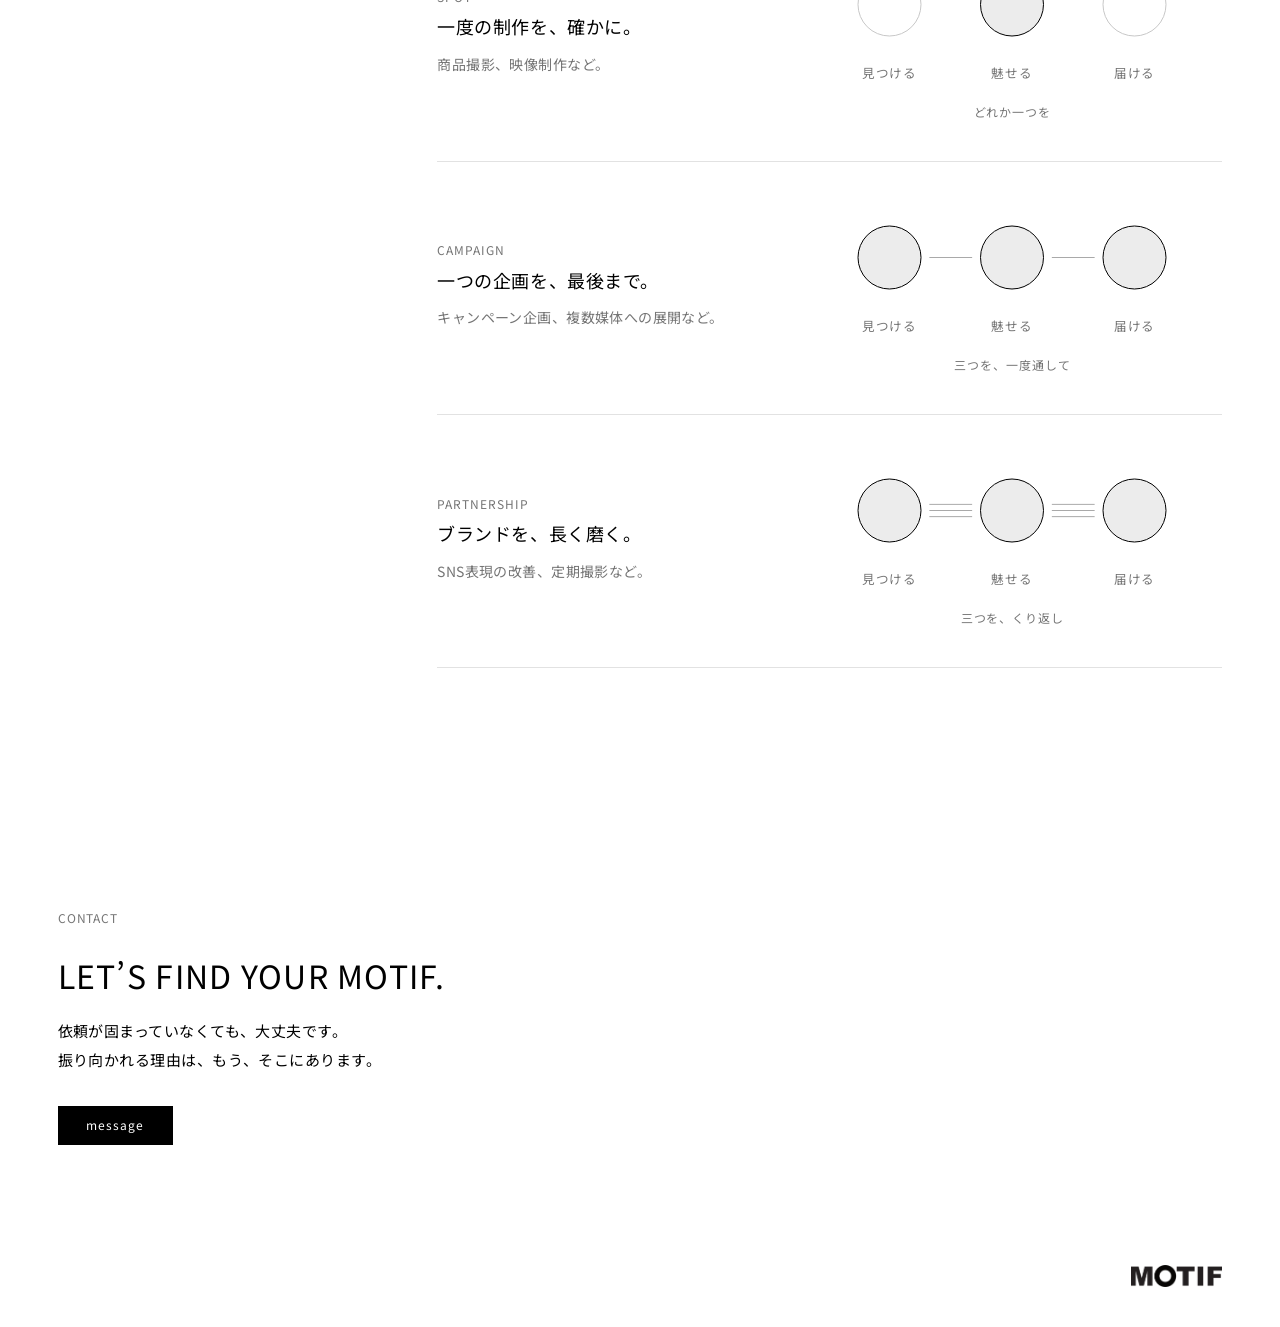
==== commit 26075a70: "HOW TO WORK:PARTNERSHIPの戻り矢印をやめ、円の間を3重の線に Co-Authored-By: Claude Opus 5.5 <noreply@anthropic.com>" ====
--- a/index.html
+++ b/index.html
@@ -262,7 +262,7 @@
             <h3 class="r-sub">ブランドを、<wbr>長く<wbr>磨く。</h3>
             <p class="r-body gray">SNS表現の<wbr>改善、<wbr>定期撮影など。</p>
           </div>
-          <figure class="tl-figure"><svg class="flow" viewBox="0 0 240 84" aria-hidden="true"><defs><marker id="ah" viewBox="0 0 10 10" refX="9" refY="5" markerWidth="7" markerHeight="7" markerUnits="userSpaceOnUse" orient="auto"><path d="M1,1 L9,5 L1,9"/></marker></defs><g class="on-all"><circle cx="50" cy="34" r="18"/><circle cx="120" cy="34" r="18"/><circle cx="190" cy="34" r="18"/></g><line x1="73" y1="34" x2="97" y2="34"/><line x1="143" y1="34" x2="167" y2="34"/><path class="loop" d="M199,17 C210,-7 30,-7 41,17" marker-end="url(#ah)"/><g class="lbl"><text x="50" y="76">見つける</text><text x="120" y="76">魅せる</text><text x="190" y="76">届ける</text></g></svg><figcaption class="r-note">三つを、<wbr>くり返し</figcaption></figure>
+          <figure class="tl-figure"><svg class="flow" viewBox="0 0 240 84" aria-hidden="true"><defs><marker id="ah" viewBox="0 0 10 10" refX="9" refY="5" markerWidth="7" markerHeight="7" markerUnits="userSpaceOnUse" orient="auto"><path d="M1,1 L9,5 L1,9"/></marker></defs><g class="on-all"><circle cx="50" cy="34" r="18"/><circle cx="120" cy="34" r="18"/><circle cx="190" cy="34" r="18"/></g><g class="triple"><line x1="73" y1="30.5" x2="97" y2="30.5"/><line x1="73" y1="34" x2="97" y2="34"/><line x1="73" y1="37.5" x2="97" y2="37.5"/><line x1="143" y1="30.5" x2="167" y2="30.5"/><line x1="143" y1="34" x2="167" y2="34"/><line x1="143" y1="37.5" x2="167" y2="37.5"/></g><g class="lbl"><text x="50" y="76">見つける</text><text x="120" y="76">魅せる</text><text x="190" y="76">届ける</text></g></svg><figcaption class="r-note">三つを、<wbr>くり返し</figcaption></figure>
         </div>
       </div>
     </div>
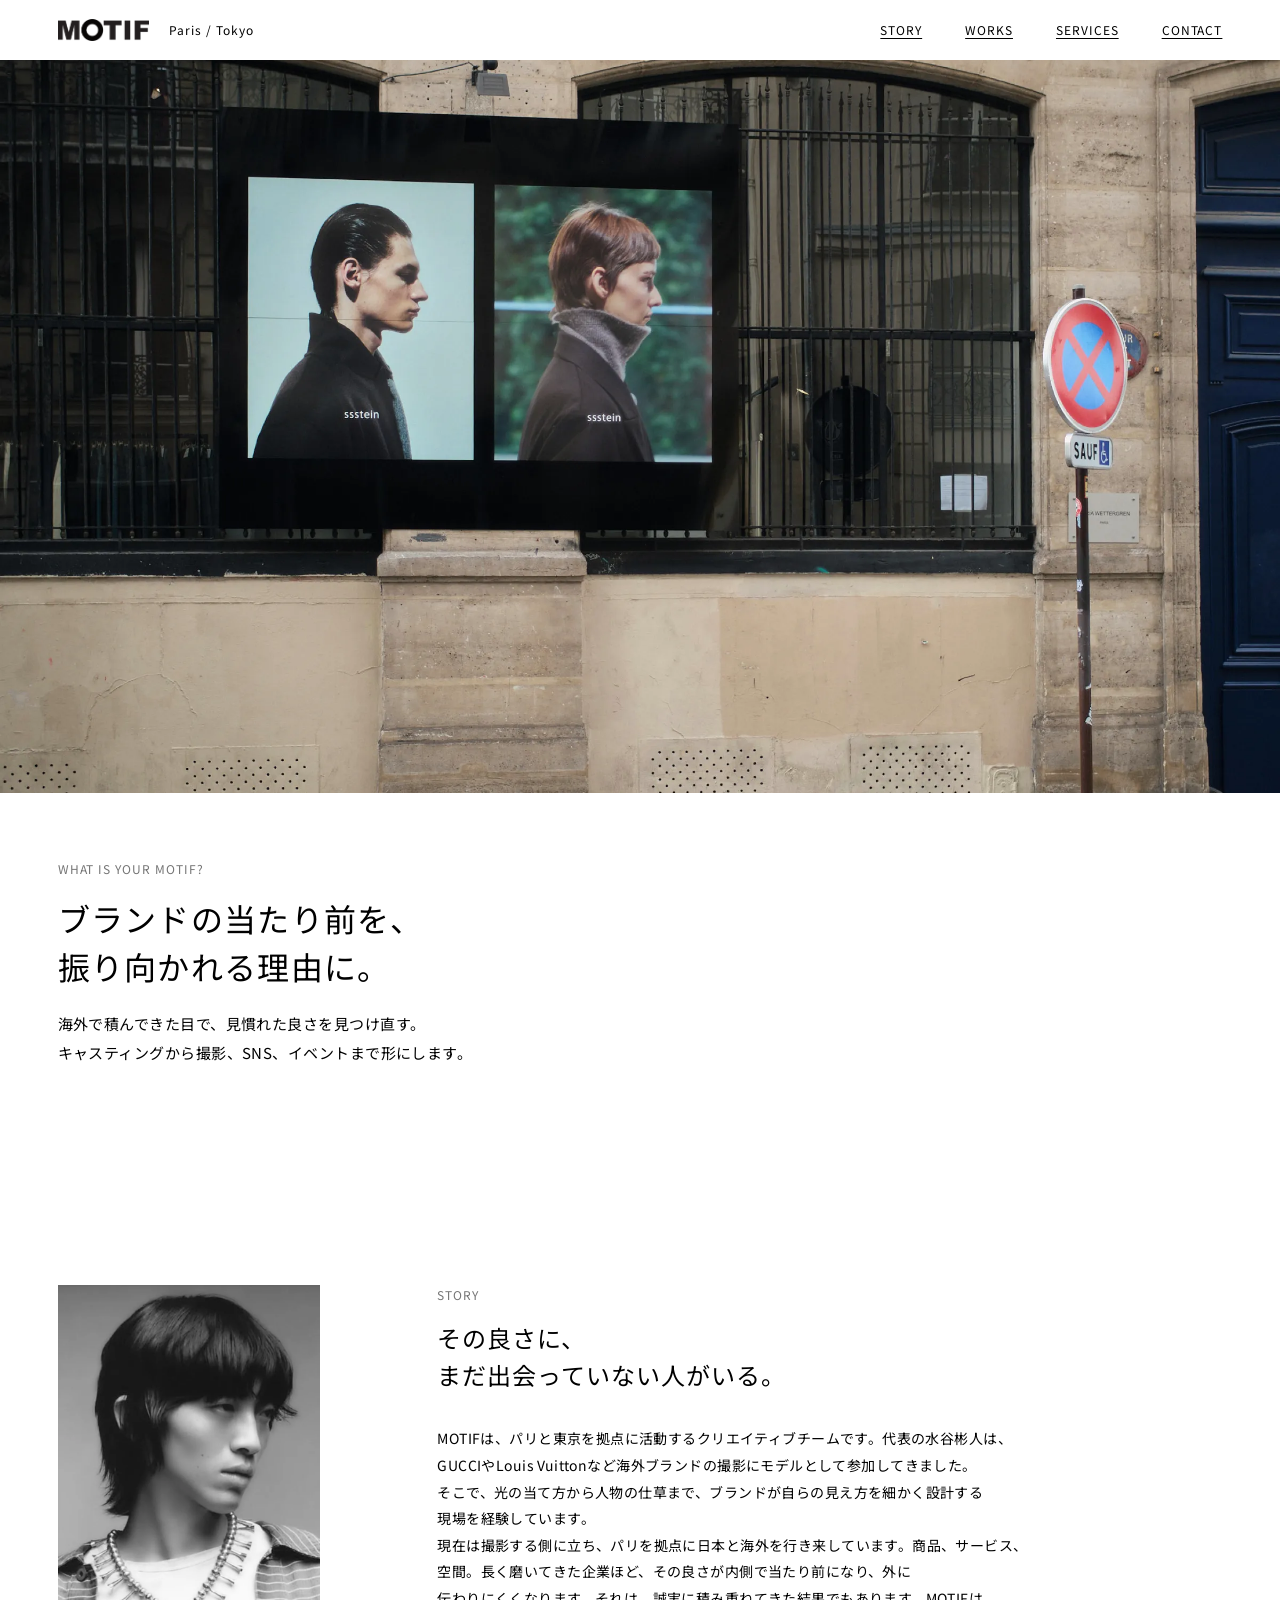
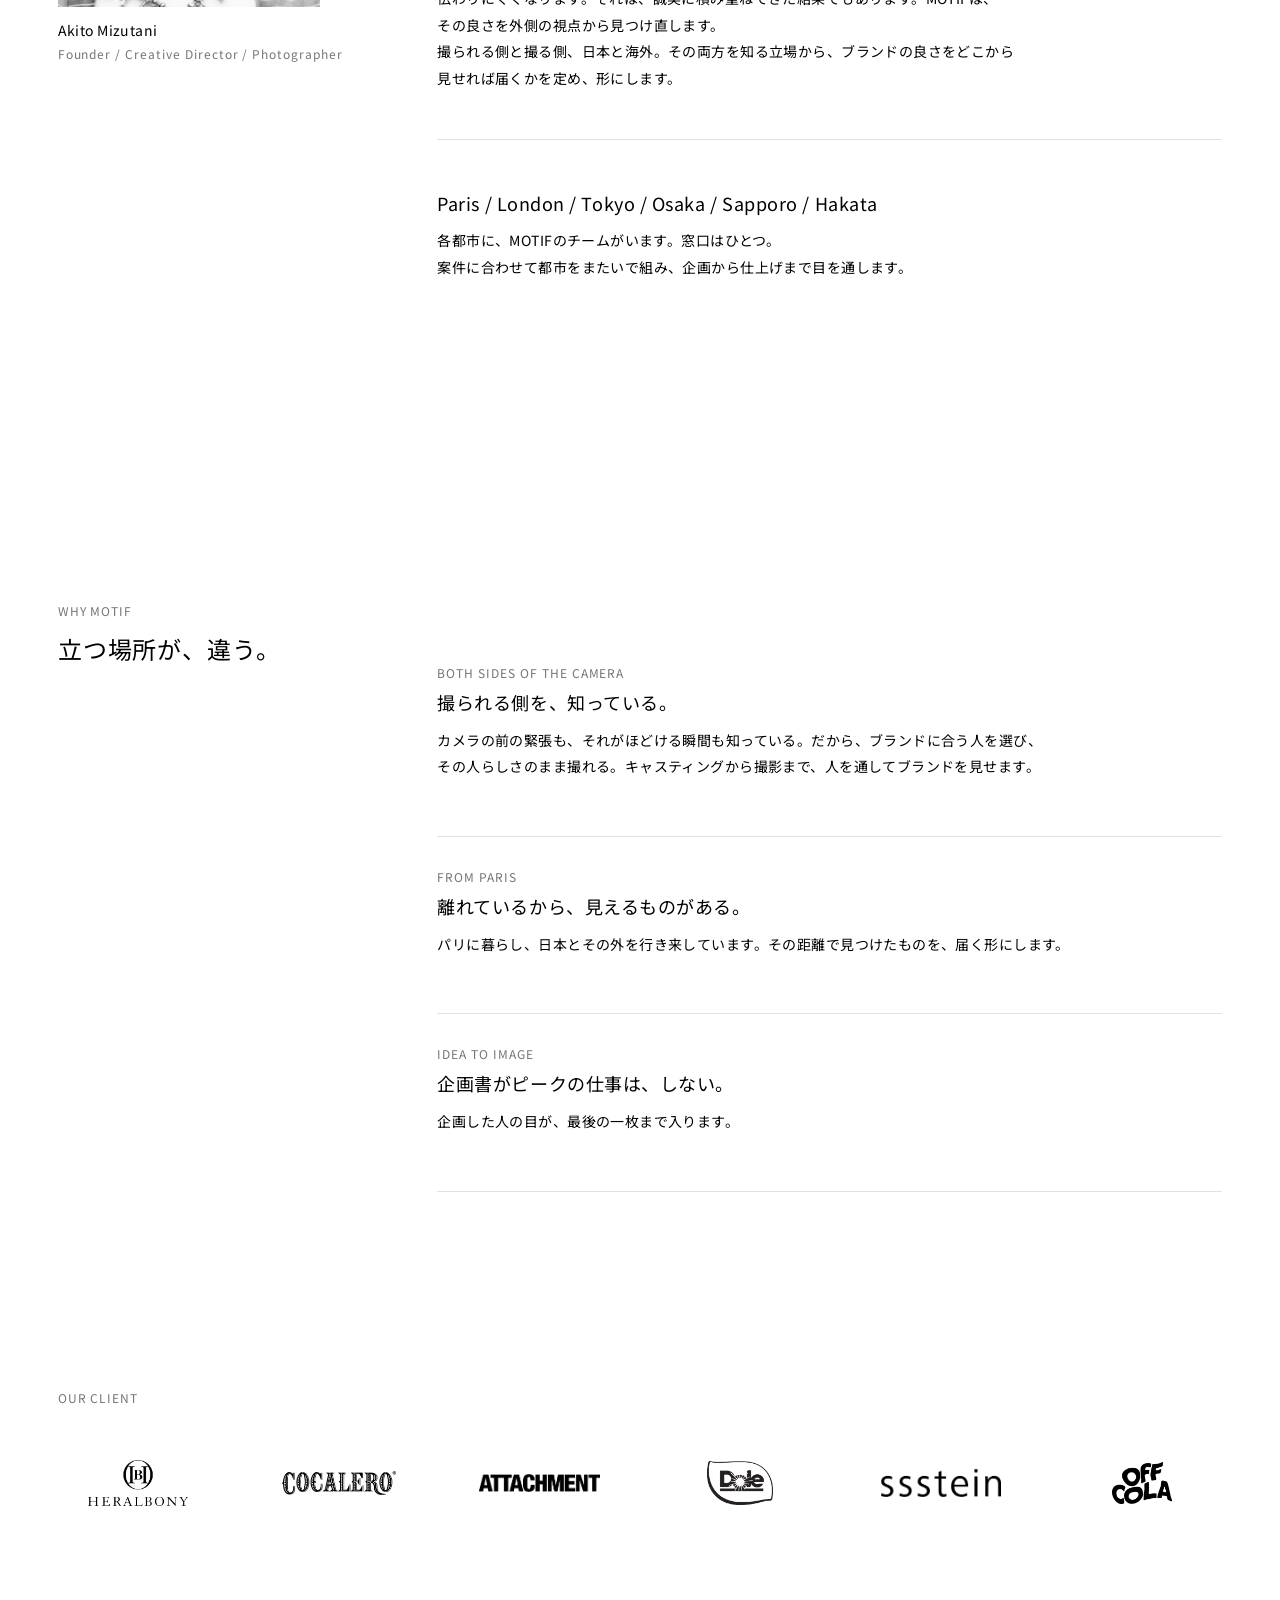
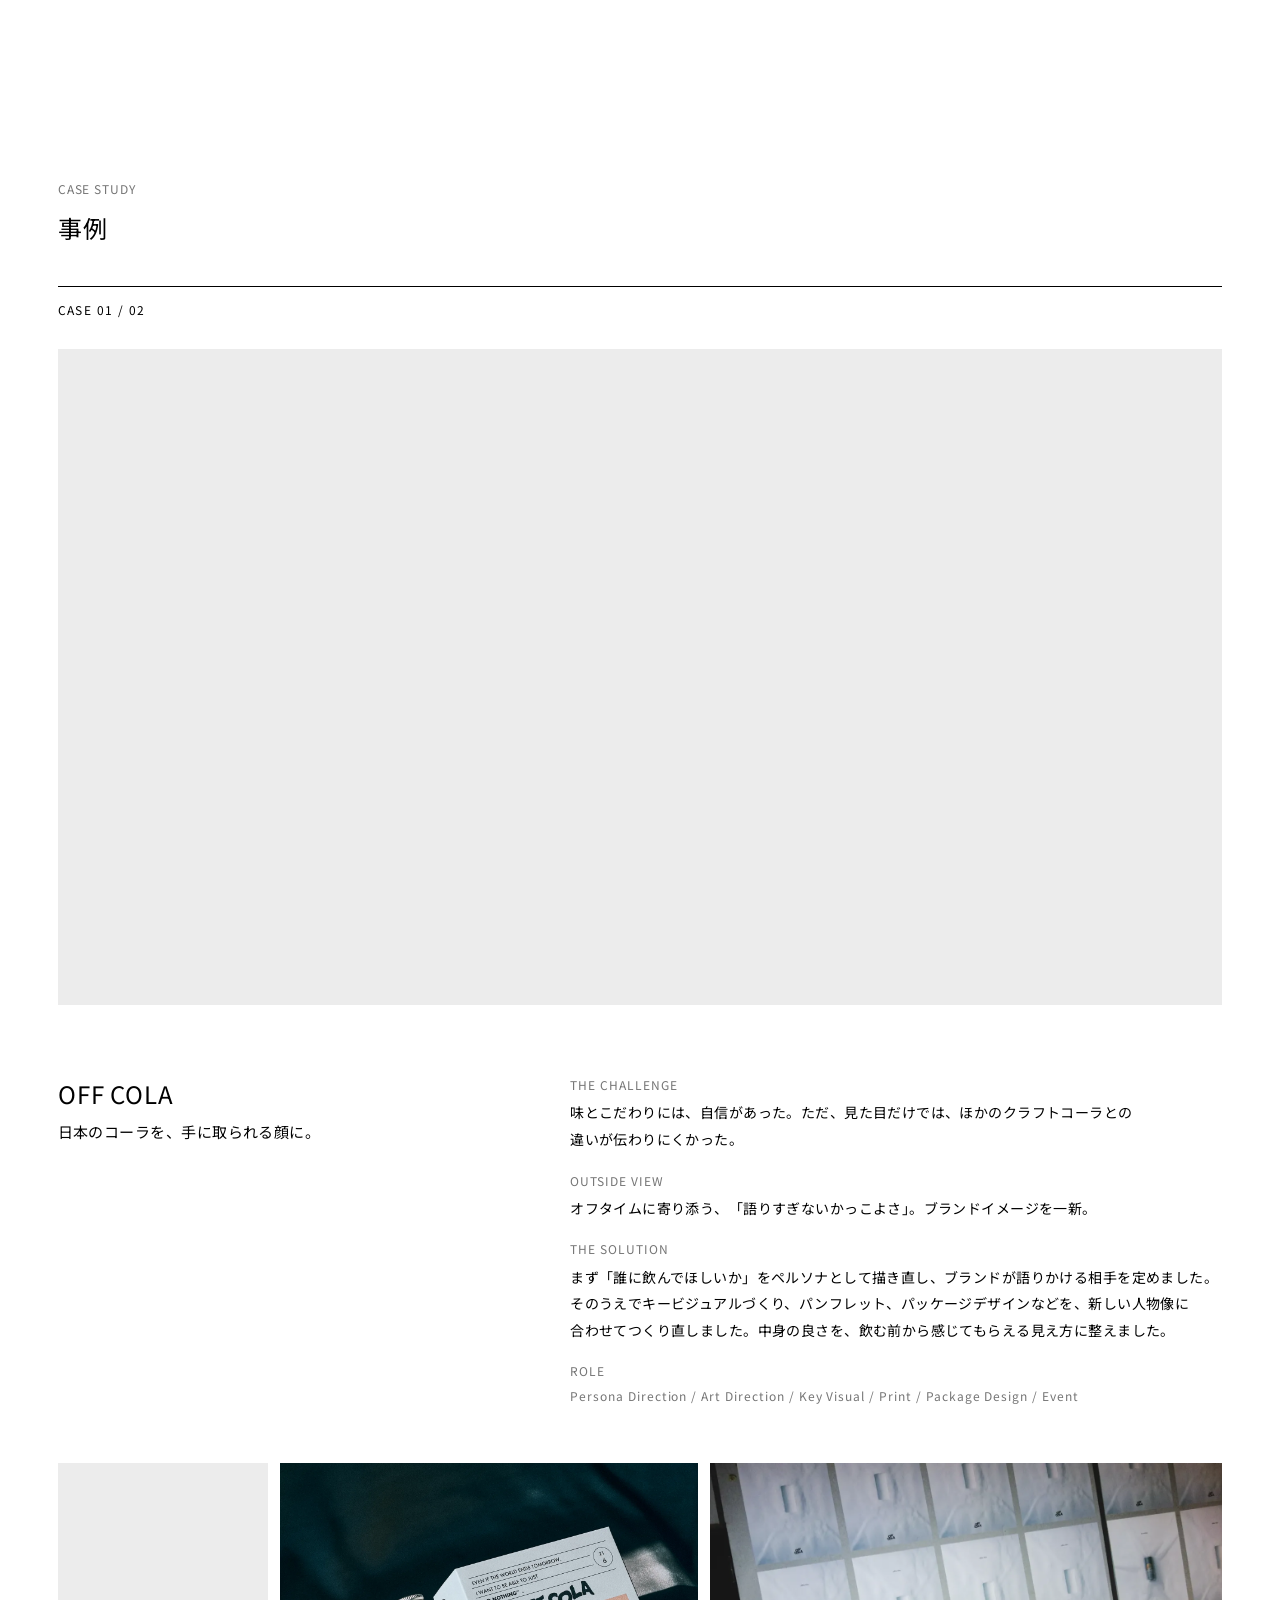
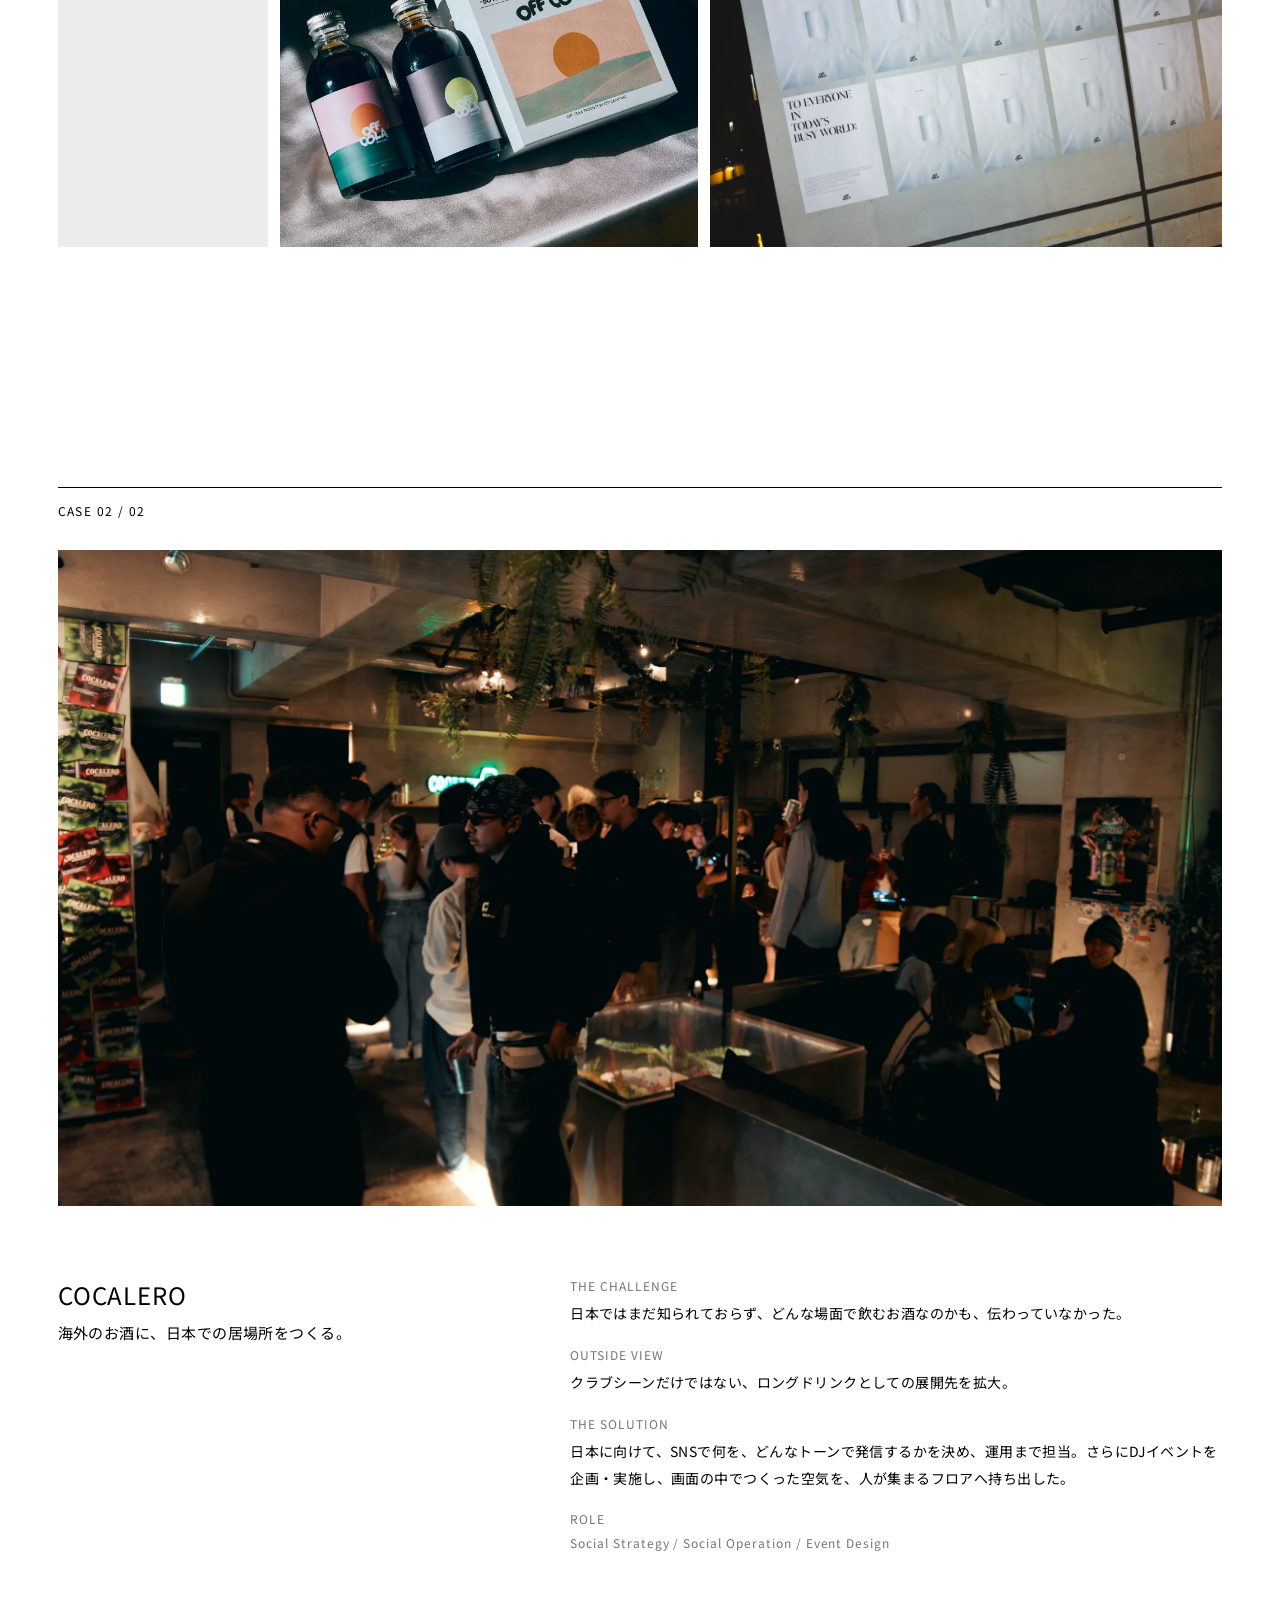
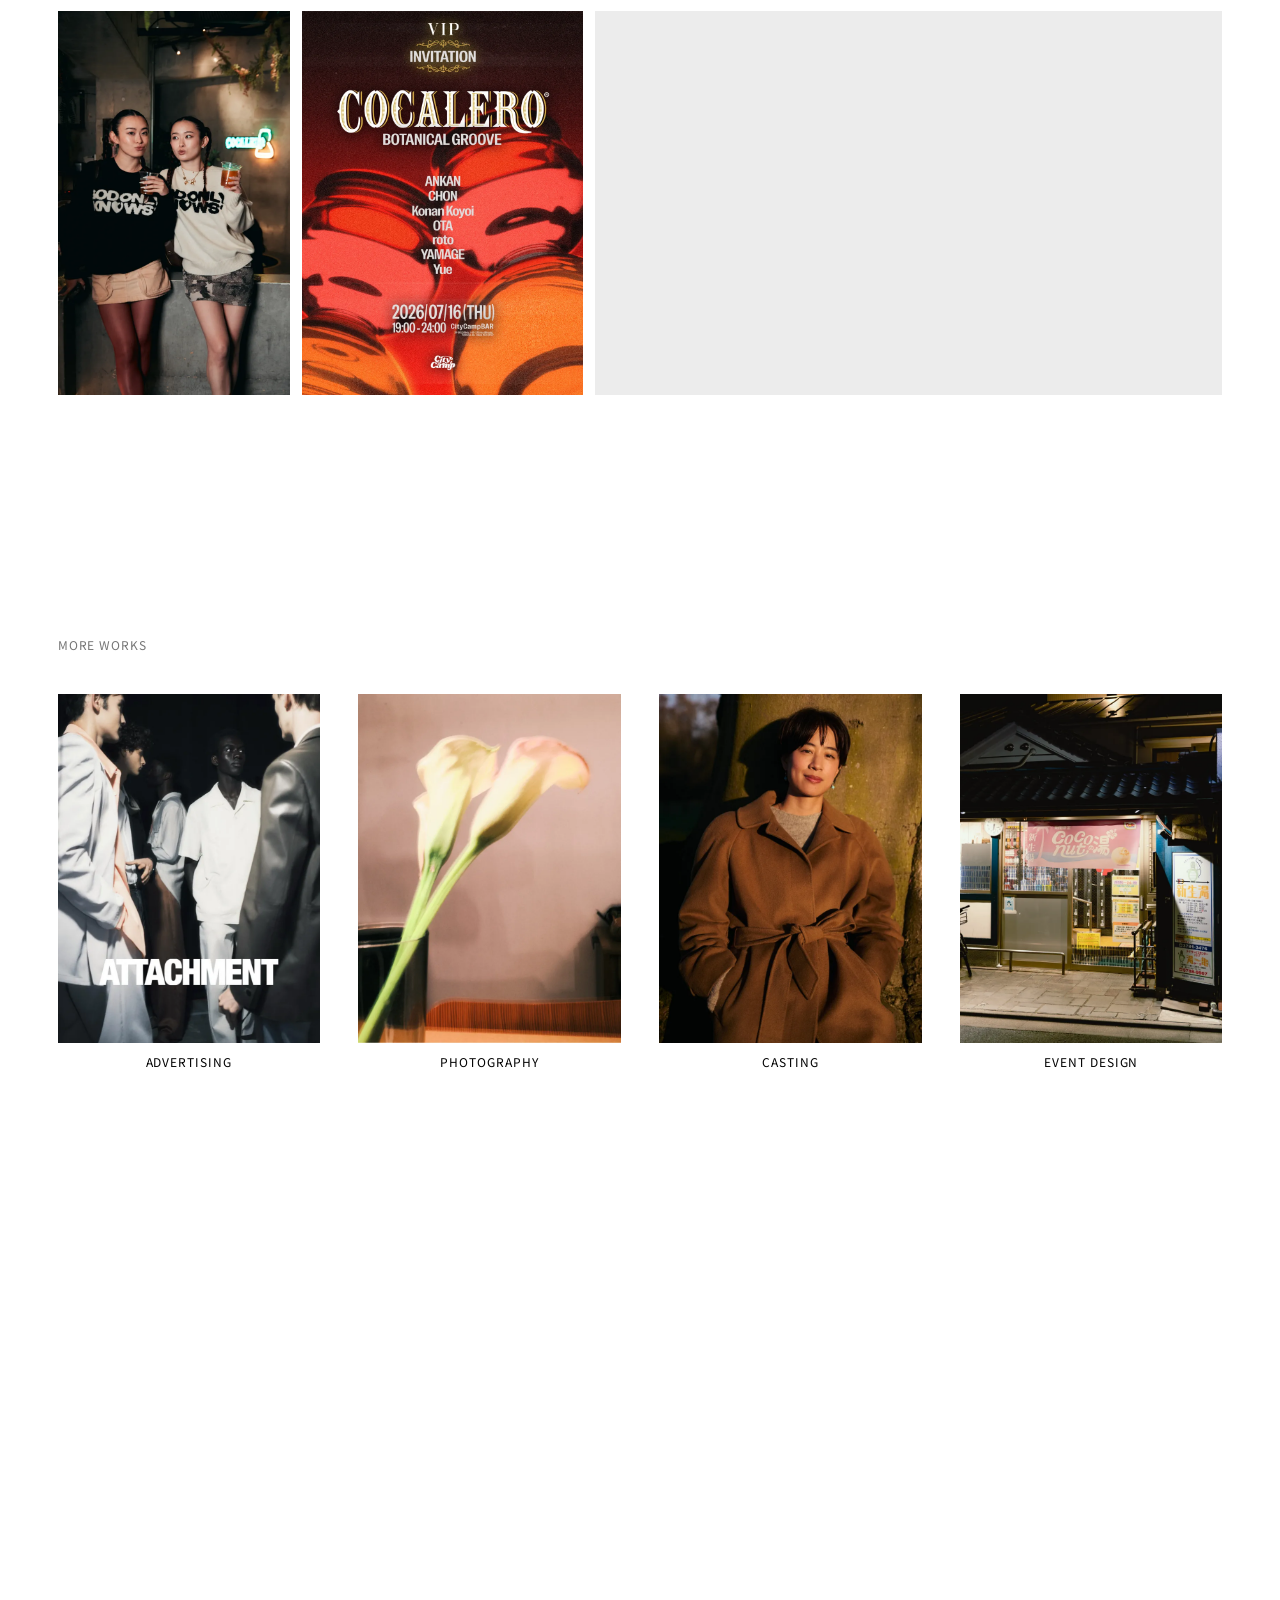
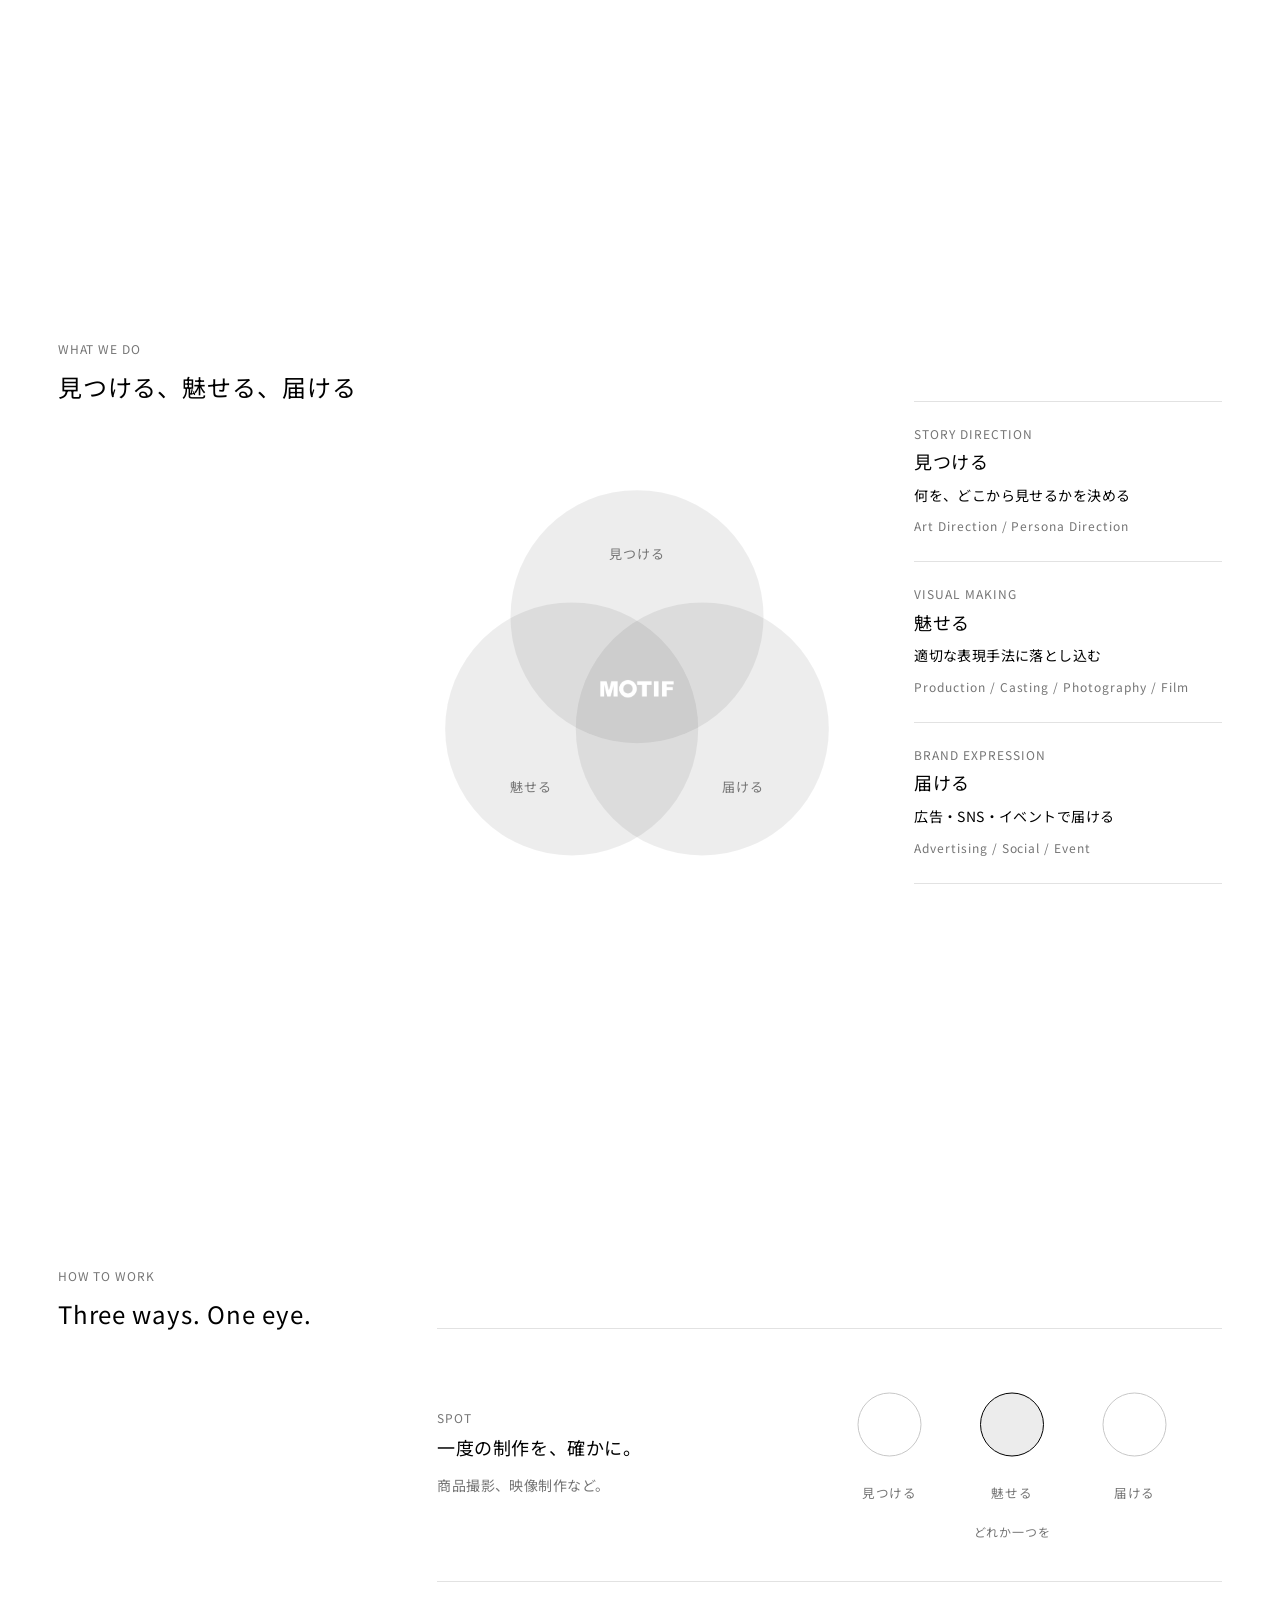
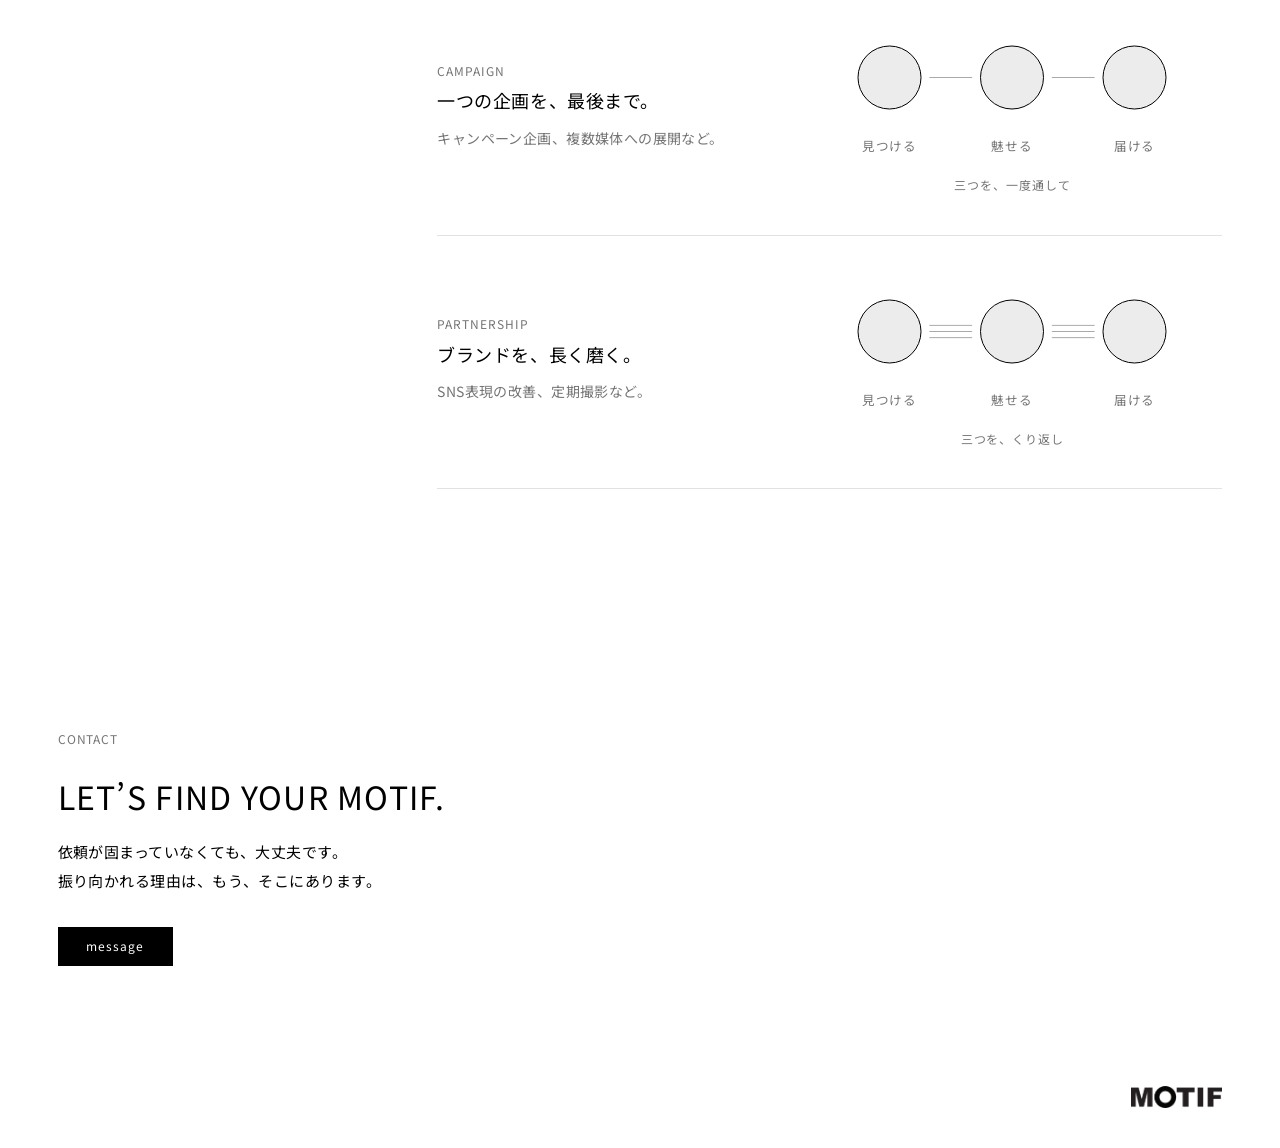
==== commit 2a1fdb0c: "PC:写真の帯のすぐ後の見出しまでの余白を詰める Co-Authored-By: Claude Opus 5.5 <noreply@anthropic.com>" ====
--- a/index.html
+++ b/index.html
@@ -17,7 +17,7 @@
   <link rel="preconnect" href="https://fonts.googleapis.com">
   <link rel="preconnect" href="https://fonts.gstatic.com" crossorigin>
   <link id="font-link" href="https://fonts.googleapis.com/css2?family=Noto+Sans+JP:wght@400;700&display=swap" rel="stylesheet">
-  <link rel="stylesheet" href="assets/css/style.css?v=8194a747">
+  <link rel="stylesheet" href="assets/css/style.css?v=37430fbd">
   <script>document.documentElement.classList.add("js");try{if(!sessionStorage.getItem("motif-intro"))document.documentElement.classList.add("intro-on")}catch(e){}</script>
   <script type="application/ld+json">{"@context": "https://schema.org", "@type": "Organization", "name": "MOTIF", "url": "https://motif-tokyo.com/", "logo": "https://motif-tokyo.com/assets/img/logo-motif.png?v=5520a973", "email": "contact@motif-tokyo.com", "description": "パリと東京を拠点に活動するクリエイティブチーム。ビジュアル制作・SNS運用・イベント企画。", "areaServed": ["JP", "FR"]}</script>
 </head>
--- a/assets/css/style.css
+++ b/assets/css/style.css
@@ -447,3 +447,6 @@
    実際の再生は main.js が、画面に入ったときと最初に触れたときに始める */
 video::-webkit-media-controls-start-playback-button { display: none !important; -webkit-appearance: none; }
 video::-webkit-media-controls { display: none !important; }
+
+/* PC:写真の帯のすぐ後の見出しまでの余白を詰める(帯そのものが区切りになるので、通常の320pxは空きすぎ) */
+@media (min-width: 761px) { .photo-band + .list-section { padding-top: clamp(96px, 11vw, 160px); } }
